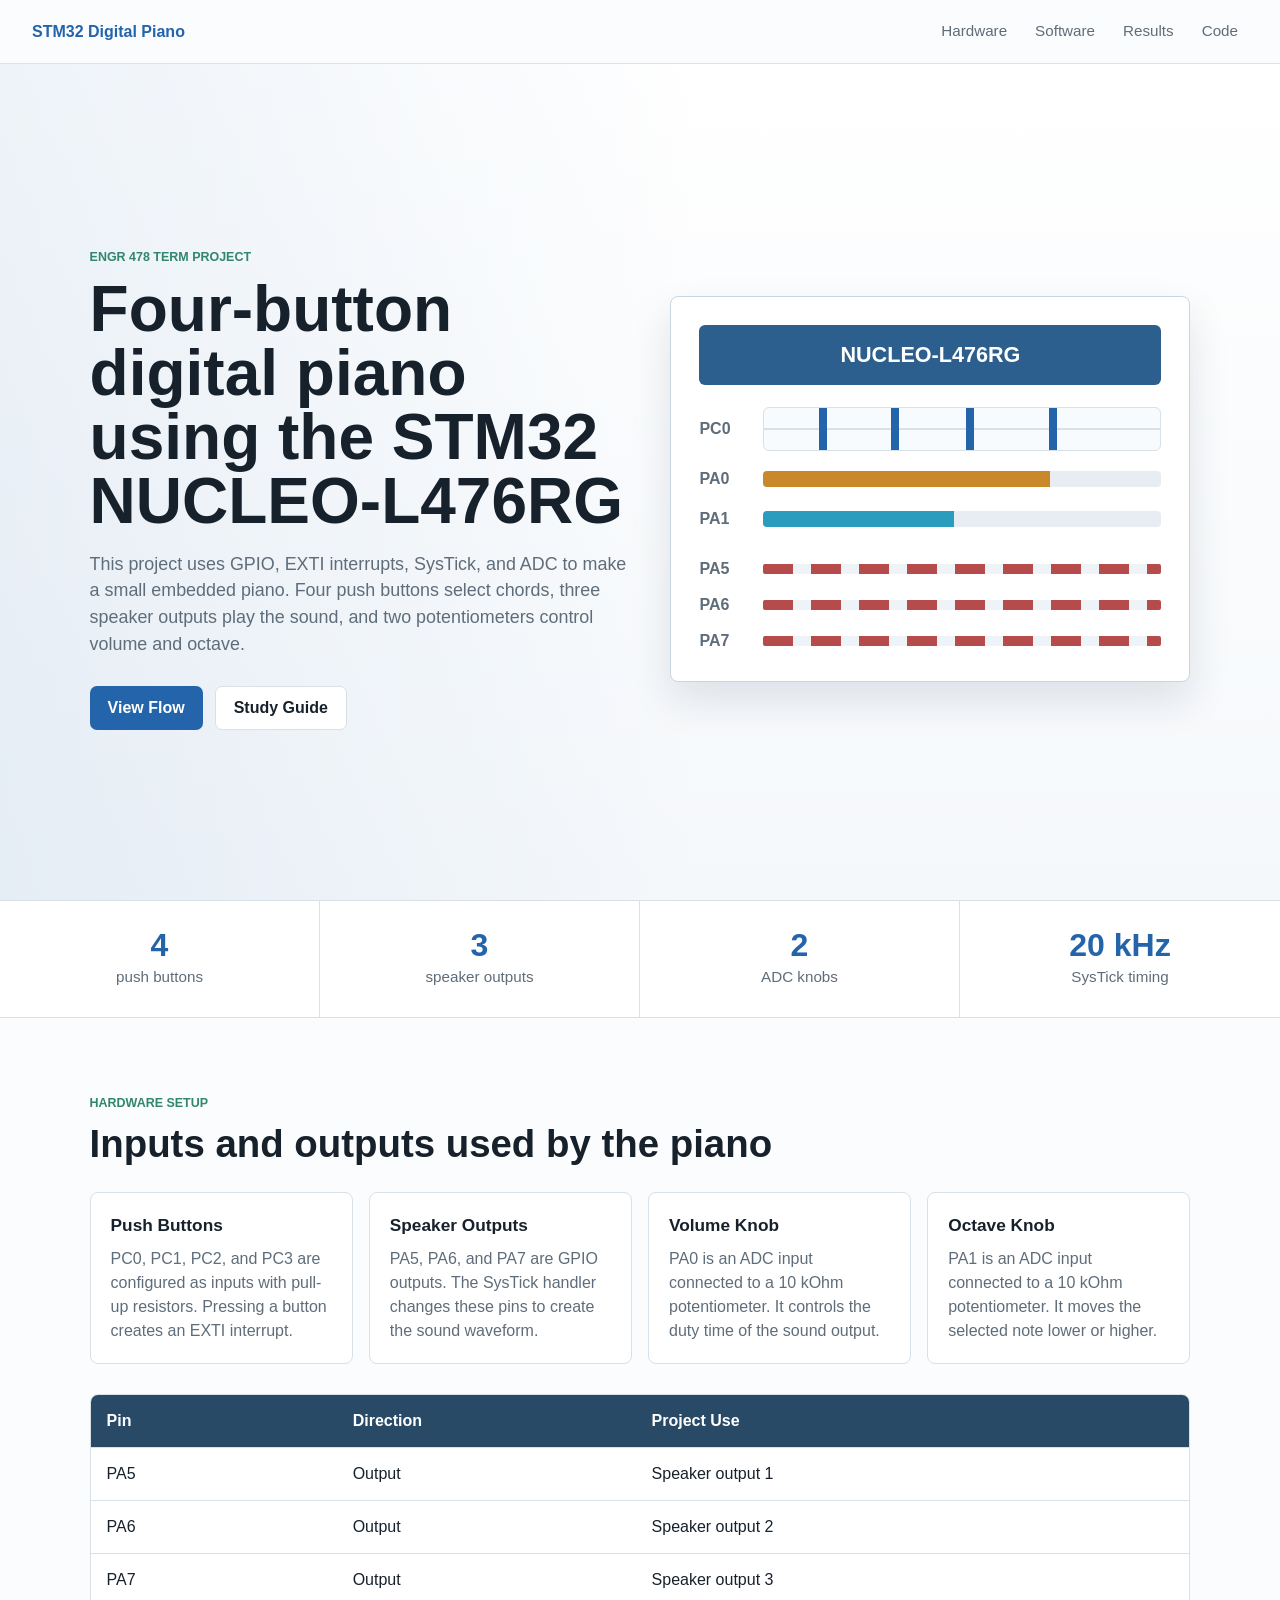
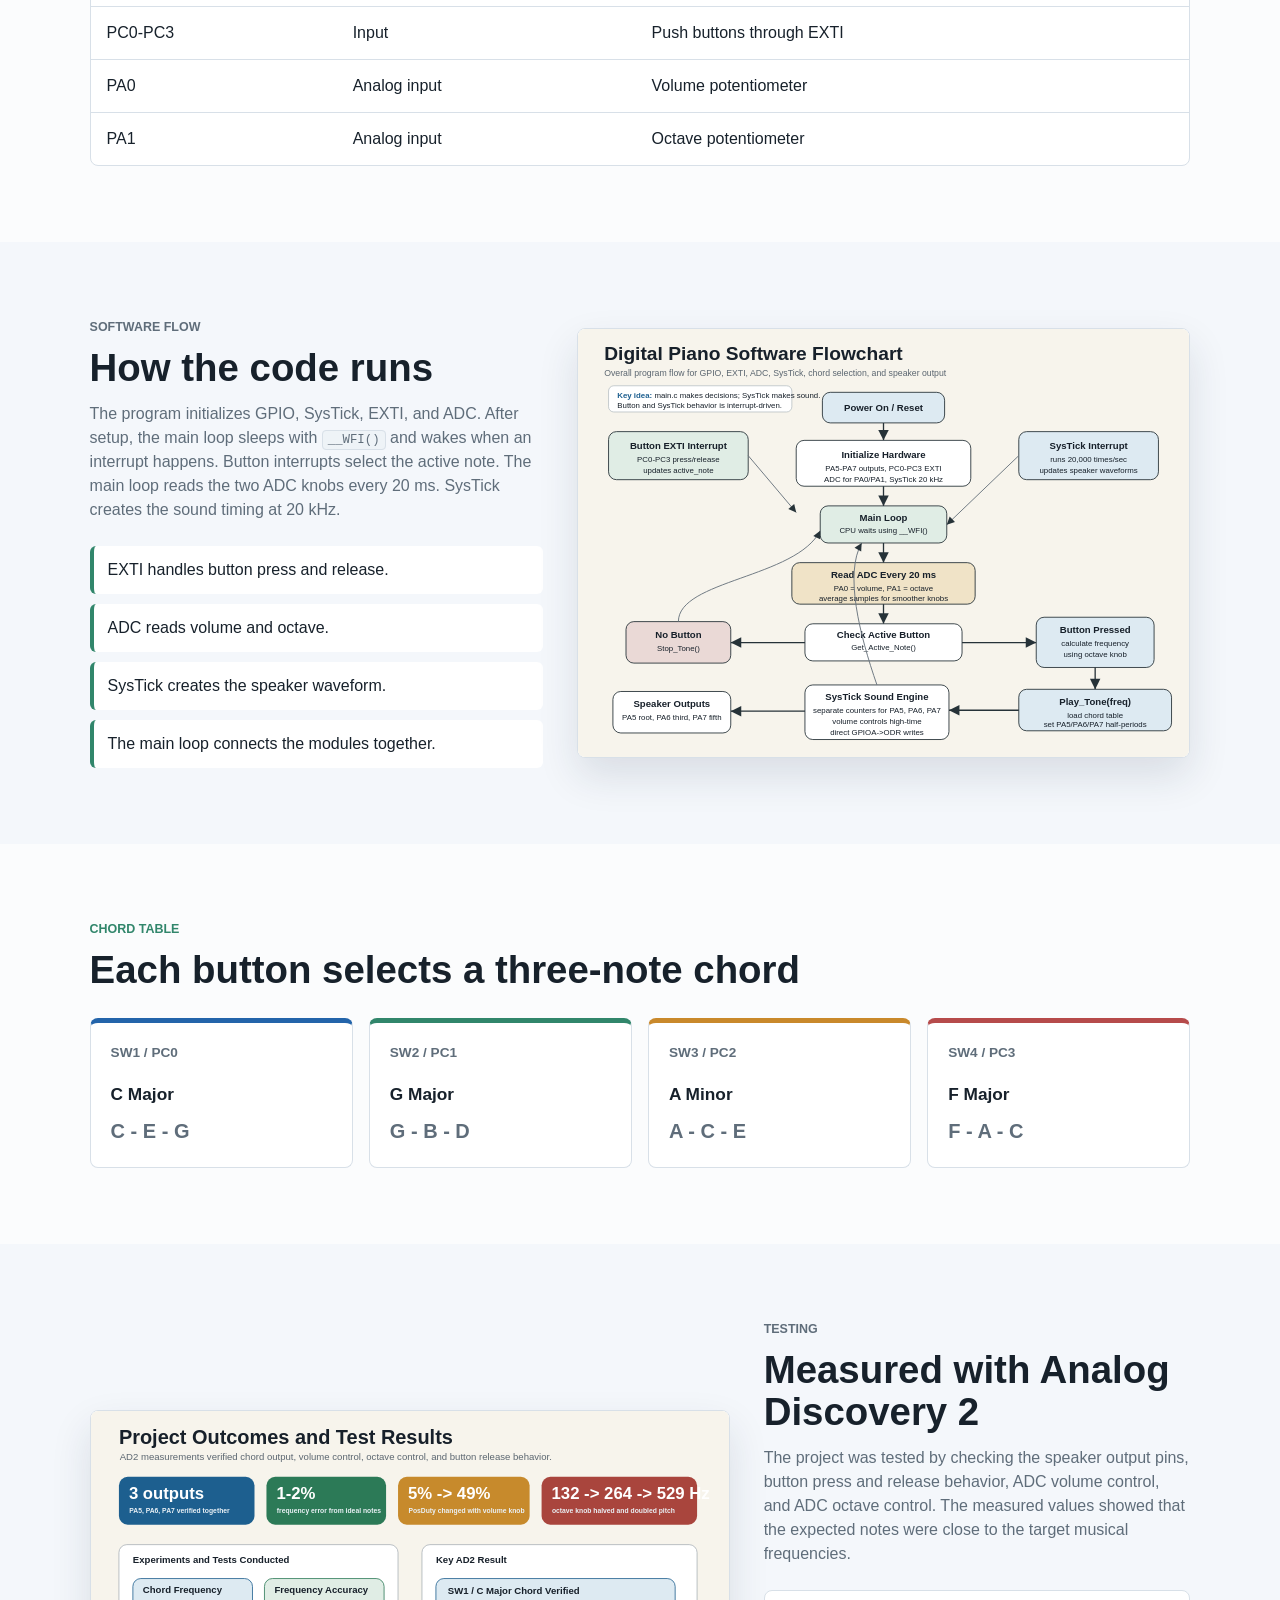
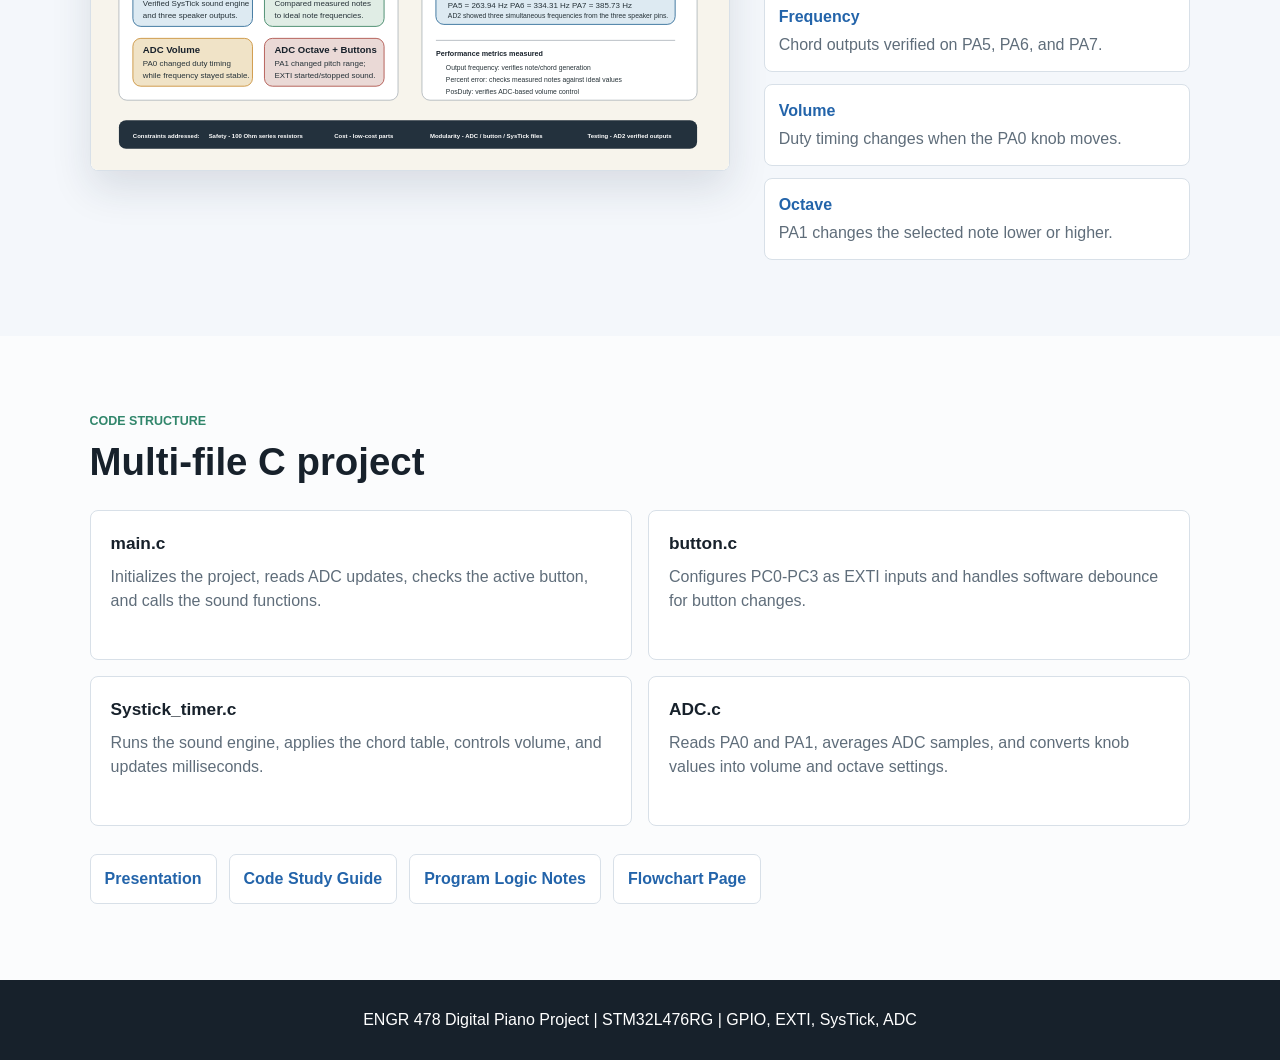
==== index.html @ 428cf38a "first" ====
<!DOCTYPE html>
<html lang="en">
<head>
	<meta charset="UTF-8">
	<meta name="viewport" content="width=device-width, initial-scale=1.0">
	<title>STM32 Digital Piano Project</title>
	<link rel="stylesheet" href="site.css">
</head>
<body>
	<header class="topbar">
		<a class="brand" href="#home">STM32 Digital Piano</a>
		<nav class="nav">
			<a href="#hardware">Hardware</a>
			<a href="#software">Software</a>
			<a href="#results">Results</a>
			<a href="#code">Code</a>
		</nav>
	</header>

	<main id="home">
		<section class="hero">
			<div class="hero-text">
				<p class="eyebrow">ENGR 478 Term Project</p>
				<h1>Four-button digital piano using the STM32 NUCLEO-L476RG</h1>
				<p class="lead">
					This project uses GPIO, EXTI interrupts, SysTick, and ADC to make a small embedded piano.
					Four push buttons select chords, three speaker outputs play the sound, and two
					potentiometers control volume and octave.
				</p>
				<div class="hero-actions">
					<a class="button primary" href="#software">View Flow</a>
					<a class="button secondary" href="docs/Digital_Piano_Code_Study_Guide.pdf">Study Guide</a>
				</div>
			</div>

			<div class="hero-panel" aria-label="Digital piano signal preview">
				<div class="board-title">NUCLEO-L476RG</div>
				<div class="signal-row">
					<span>PC0</span>
					<div class="signal button-signal"></div>
				</div>
				<div class="signal-row">
					<span>PA0</span>
					<div class="knob-bar"><i style="width: 72%"></i></div>
				</div>
				<div class="signal-row">
					<span>PA1</span>
					<div class="knob-bar accent"><i style="width: 48%"></i></div>
				</div>
				<div class="speaker-lines">
					<div><span>PA5</span><b></b></div>
					<div><span>PA6</span><b></b></div>
					<div><span>PA7</span><b></b></div>
				</div>
			</div>
		</section>

		<section class="summary-strip">
			<div>
				<strong>4</strong>
				<span>push buttons</span>
			</div>
			<div>
				<strong>3</strong>
				<span>speaker outputs</span>
			</div>
			<div>
				<strong>2</strong>
				<span>ADC knobs</span>
			</div>
			<div>
				<strong>20 kHz</strong>
				<span>SysTick timing</span>
			</div>
		</section>

		<section id="hardware" class="section">
			<div class="section-heading">
				<p class="eyebrow">Hardware Setup</p>
				<h2>Inputs and outputs used by the piano</h2>
			</div>

			<div class="hardware-grid">
				<div class="hardware-card">
					<h3>Push Buttons</h3>
					<p>PC0, PC1, PC2, and PC3 are configured as inputs with pull-up resistors. Pressing a button creates an EXTI interrupt.</p>
				</div>
				<div class="hardware-card">
					<h3>Speaker Outputs</h3>
					<p>PA5, PA6, and PA7 are GPIO outputs. The SysTick handler changes these pins to create the sound waveform.</p>
				</div>
				<div class="hardware-card">
					<h3>Volume Knob</h3>
					<p>PA0 is an ADC input connected to a 10 kOhm potentiometer. It controls the duty time of the sound output.</p>
				</div>
				<div class="hardware-card">
					<h3>Octave Knob</h3>
					<p>PA1 is an ADC input connected to a 10 kOhm potentiometer. It moves the selected note lower or higher.</p>
				</div>
			</div>

			<div class="pin-table">
				<table>
					<thead>
						<tr>
							<th>Pin</th>
							<th>Direction</th>
							<th>Project Use</th>
						</tr>
					</thead>
					<tbody>
						<tr><td>PA5</td><td>Output</td><td>Speaker output 1</td></tr>
						<tr><td>PA6</td><td>Output</td><td>Speaker output 2</td></tr>
						<tr><td>PA7</td><td>Output</td><td>Speaker output 3</td></tr>
						<tr><td>PC0-PC3</td><td>Input</td><td>Push buttons through EXTI</td></tr>
						<tr><td>PA0</td><td>Analog input</td><td>Volume potentiometer</td></tr>
						<tr><td>PA1</td><td>Analog input</td><td>Octave potentiometer</td></tr>
					</tbody>
				</table>
			</div>
		</section>

		<section id="software" class="section split-section">
			<div class="section-text">
				<p class="eyebrow">Software Flow</p>
				<h2>How the code runs</h2>
				<p>
					The program initializes GPIO, SysTick, EXTI, and ADC. After setup, the main loop sleeps
					with <code>__WFI()</code> and wakes when an interrupt happens. Button interrupts select
					the active note. The main loop reads the two ADC knobs every 20 ms. SysTick creates the
					sound timing at 20 kHz.
				</p>
				<ul class="check-list">
					<li>EXTI handles button press and release.</li>
					<li>ADC reads volume and octave.</li>
					<li>SysTick creates the speaker waveform.</li>
					<li>The main loop connects the modules together.</li>
				</ul>
			</div>
			<div class="image-frame">
				<img src="assets/Software_Flowchart.svg" alt="Software flowchart for the STM32 digital piano">
			</div>
		</section>

		<section class="section">
			<div class="section-heading">
				<p class="eyebrow">Chord Table</p>
				<h2>Each button selects a three-note chord</h2>
			</div>

			<div class="chord-grid">
				<div class="chord-card">
					<span>SW1 / PC0</span>
					<h3>C Major</h3>
					<p>C - E - G</p>
				</div>
				<div class="chord-card">
					<span>SW2 / PC1</span>
					<h3>G Major</h3>
					<p>G - B - D</p>
				</div>
				<div class="chord-card">
					<span>SW3 / PC2</span>
					<h3>A Minor</h3>
					<p>A - C - E</p>
				</div>
				<div class="chord-card">
					<span>SW4 / PC3</span>
					<h3>F Major</h3>
					<p>F - A - C</p>
				</div>
			</div>
		</section>

		<section id="results" class="section split-section reverse">
			<div class="image-frame results-image">
				<img src="assets/Project_Outcomes_Visual_Slide.svg" alt="Project outcomes and AD2 test results">
			</div>
			<div class="section-text">
				<p class="eyebrow">Testing</p>
				<h2>Measured with Analog Discovery 2</h2>
				<p>
					The project was tested by checking the speaker output pins, button press and release
					behavior, ADC volume control, and ADC octave control. The measured values showed that
					the expected notes were close to the target musical frequencies.
				</p>
				<div class="result-list">
					<div><strong>Frequency</strong><span>Chord outputs verified on PA5, PA6, and PA7.</span></div>
					<div><strong>Volume</strong><span>Duty timing changes when the PA0 knob moves.</span></div>
					<div><strong>Octave</strong><span>PA1 changes the selected note lower or higher.</span></div>
				</div>
			</div>
		</section>

		<section id="code" class="section">
			<div class="section-heading">
				<p class="eyebrow">Code Structure</p>
				<h2>Multi-file C project</h2>
			</div>

			<div class="module-grid">
				<div class="module-card">
					<h3>main.c</h3>
					<p>Initializes the project, reads ADC updates, checks the active button, and calls the sound functions.</p>
				</div>
				<div class="module-card">
					<h3>button.c</h3>
					<p>Configures PC0-PC3 as EXTI inputs and handles software debounce for button changes.</p>
				</div>
				<div class="module-card">
					<h3>Systick_timer.c</h3>
					<p>Runs the sound engine, applies the chord table, controls volume, and updates milliseconds.</p>
				</div>
				<div class="module-card">
					<h3>ADC.c</h3>
					<p>Reads PA0 and PA1, averages ADC samples, and converts knob values into volume and octave settings.</p>
				</div>
			</div>

			<div class="download-row">
				<a href="docs/Digital_Piano_Final_Presentation.pptx">Presentation</a>
				<a href="docs/Digital_Piano_Code_Study_Guide.pdf">Code Study Guide</a>
				<a href="docs/Digital_Piano_Overall_Logic.txt">Program Logic Notes</a>
				<a href="docs/Software_Flowchart.html">Flowchart Page</a>
			</div>
		</section>
	</main>

	<footer class="footer">
		<p>ENGR 478 Digital Piano Project | STM32L476RG | GPIO, EXTI, SysTick, ADC</p>
	</footer>
</body>
</html>
---- site.css ----
:root {
	--ink: #17212b;
	--muted: #5f6d7a;
	--line: #d8e0e8;
	--soft: #f4f7fb;
	--panel: #ffffff;
	--blue: #2364aa;
	--cyan: #2a9dbe;
	--green: #31866b;
	--gold: #c9892b;
	--red: #b64b4b;
	--shadow: 0 18px 40px rgba(28, 45, 66, 0.12);
}

* {
	box-sizing: border-box;
}

html {
	scroll-behavior: smooth;
}

body {
	margin: 0;
	color: var(--ink);
	background: #fbfcfd;
	font-family: Arial, Helvetica, sans-serif;
	line-height: 1.5;
}

a {
	color: inherit;
	text-decoration: none;
}

img {
	display: block;
	max-width: 100%;
}

code {
	padding: 2px 5px;
	border: 1px solid var(--line);
	border-radius: 4px;
	background: #eef3f7;
	font-size: 0.95em;
}

.topbar {
	position: sticky;
	top: 0;
	z-index: 10;
	display: flex;
	align-items: center;
	justify-content: space-between;
	min-height: 64px;
	padding: 0 32px;
	border-bottom: 1px solid rgba(216, 224, 232, 0.9);
	background: rgba(251, 252, 253, 0.94);
	backdrop-filter: blur(12px);
}

.brand {
	font-weight: 700;
	color: var(--blue);
}

.nav {
	display: flex;
	gap: 8px;
	align-items: center;
}

.nav a {
	padding: 8px 10px;
	border-radius: 6px;
	color: var(--muted);
	font-size: 0.95rem;
}

.nav a:hover {
	background: #eef3f7;
	color: var(--ink);
}

.hero {
	display: grid;
	grid-template-columns: minmax(0, 1fr) minmax(360px, 520px);
	gap: 40px;
	align-items: center;
	min-height: calc(100vh - 64px);
	padding: 68px 7vw 54px;
	background:
		linear-gradient(90deg, rgba(35, 100, 170, 0.08), transparent 55%),
		linear-gradient(180deg, #ffffff, #f5f8fb);
}

.hero-text {
	max-width: 760px;
}

.eyebrow {
	margin: 0 0 10px;
	color: var(--green);
	font-size: 0.78rem;
	font-weight: 700;
	letter-spacing: 0;
	text-transform: uppercase;
}

h1,
h2,
h3,
p {
	margin-top: 0;
}

h1 {
	max-width: 760px;
	margin-bottom: 18px;
	font-size: clamp(2.4rem, 5vw, 5rem);
	line-height: 1;
	letter-spacing: 0;
}

h2 {
	margin-bottom: 14px;
	font-size: clamp(1.7rem, 3vw, 2.6rem);
	line-height: 1.08;
	letter-spacing: 0;
}

h3 {
	margin-bottom: 8px;
	font-size: 1.08rem;
}

.lead {
	max-width: 680px;
	color: var(--muted);
	font-size: 1.12rem;
}

.hero-actions {
	display: flex;
	flex-wrap: wrap;
	gap: 12px;
	margin-top: 28px;
}

.button {
	display: inline-flex;
	align-items: center;
	justify-content: center;
	min-height: 44px;
	padding: 0 18px;
	border-radius: 7px;
	font-weight: 700;
}

.button.primary {
	color: #ffffff;
	background: var(--blue);
}

.button.secondary {
	border: 1px solid var(--line);
	background: #ffffff;
}

.hero-panel {
	position: relative;
	padding: 28px;
	border: 1px solid #c9d6e2;
	border-radius: 8px;
	background: #ffffff;
	box-shadow: var(--shadow);
}

.board-title {
	margin-bottom: 22px;
	padding: 14px;
	border-radius: 6px;
	color: #ffffff;
	background: #2c5f8d;
	font-size: 1.35rem;
	font-weight: 700;
	text-align: center;
}

.signal-row {
	display: grid;
	grid-template-columns: 50px 1fr;
	gap: 14px;
	align-items: center;
	margin: 16px 0;
	color: var(--muted);
	font-weight: 700;
}

.signal {
	height: 44px;
	border: 1px solid var(--line);
	border-radius: 6px;
	background:
		linear-gradient(90deg, transparent 0 14%, var(--blue) 14% 16%, transparent 16% 32%, var(--blue) 32% 34%, transparent 34% 51%, var(--blue) 51% 53%, transparent 53% 72%, var(--blue) 72% 74%, transparent 74% 100%),
		linear-gradient(180deg, transparent 0 47%, var(--line) 47% 53%, transparent 53%);
}

.button-signal {
	background-color: #f8fbfd;
}

.knob-bar {
	height: 16px;
	overflow: hidden;
	border-radius: 4px;
	background: #e7edf3;
}

.knob-bar i {
	display: block;
	height: 100%;
	background: var(--gold);
}

.knob-bar.accent i {
	background: var(--cyan);
}

.speaker-lines {
	display: grid;
	gap: 12px;
	margin-top: 26px;
}

.speaker-lines div {
	display: grid;
	grid-template-columns: 50px 1fr;
	gap: 14px;
	align-items: center;
	color: var(--muted);
	font-weight: 700;
}

.speaker-lines b {
	height: 10px;
	border-radius: 2px;
	background:
		repeating-linear-gradient(90deg, var(--red) 0 30px, transparent 30px 48px),
		#eef3f7;
}

.summary-strip {
	display: grid;
	grid-template-columns: repeat(4, 1fr);
	border-top: 1px solid var(--line);
	border-bottom: 1px solid var(--line);
	background: #ffffff;
}

.summary-strip div {
	padding: 28px 24px;
	border-right: 1px solid var(--line);
	text-align: center;
}

.summary-strip div:last-child {
	border-right: 0;
}

.summary-strip strong {
	display: block;
	margin-bottom: 4px;
	color: var(--blue);
	font-size: 2rem;
	line-height: 1;
}

.summary-strip span {
	color: var(--muted);
	font-size: 0.95rem;
}

.section {
	padding: 76px 7vw;
}

.section:nth-of-type(even) {
	background: var(--soft);
}

.section-heading {
	max-width: 760px;
	margin-bottom: 28px;
}

.section-heading p:last-child {
	color: var(--muted);
}

.hardware-grid,
.chord-grid,
.module-grid {
	display: grid;
	grid-template-columns: repeat(4, minmax(0, 1fr));
	gap: 16px;
}

.hardware-card,
.chord-card,
.module-card {
	min-height: 150px;
	padding: 20px;
	border: 1px solid var(--line);
	border-radius: 8px;
	background: var(--panel);
}

.hardware-card p,
.module-card p {
	margin-bottom: 0;
	color: var(--muted);
}

.pin-table {
	margin-top: 30px;
	overflow: auto;
	border: 1px solid var(--line);
	border-radius: 8px;
	background: #ffffff;
}

table {
	width: 100%;
	border-collapse: collapse;
	min-width: 620px;
}

th,
td {
	padding: 14px 16px;
	border-bottom: 1px solid var(--line);
	text-align: left;
}

th {
	color: #ffffff;
	background: #294a66;
}

tr:last-child td {
	border-bottom: 0;
}

.split-section {
	display: grid;
	grid-template-columns: minmax(300px, 0.85fr) minmax(360px, 1.15fr);
	gap: 34px;
	align-items: center;
}

.split-section.reverse {
	grid-template-columns: minmax(420px, 1.2fr) minmax(300px, 0.8fr);
}

.section-text {
	max-width: 650px;
}

.section-text p {
	color: var(--muted);
}

.check-list {
	display: grid;
	gap: 10px;
	padding: 0;
	margin: 24px 0 0;
	list-style: none;
}

.check-list li {
	padding: 12px 14px;
	border-left: 4px solid var(--green);
	border-radius: 6px;
	background: #ffffff;
	color: var(--ink);
}

.image-frame {
	overflow: hidden;
	border: 1px solid var(--line);
	border-radius: 8px;
	background: #ffffff;
	box-shadow: var(--shadow);
}

.image-frame img {
	width: 100%;
	background: #ffffff;
}

.results-image {
	background: #ffffff;
}

.chord-card {
	border-top: 5px solid var(--blue);
}

.chord-card:nth-child(2) {
	border-top-color: var(--green);
}

.chord-card:nth-child(3) {
	border-top-color: var(--gold);
}

.chord-card:nth-child(4) {
	border-top-color: var(--red);
}

.chord-card span {
	display: block;
	margin-bottom: 18px;
	color: var(--muted);
	font-size: 0.85rem;
	font-weight: 700;
}

.chord-card p {
	margin-bottom: 0;
	color: var(--muted);
	font-size: 1.25rem;
	font-weight: 700;
}

.result-list {
	display: grid;
	gap: 12px;
	margin-top: 24px;
}

.result-list div {
	padding: 14px;
	border: 1px solid var(--line);
	border-radius: 8px;
	background: #ffffff;
}

.result-list strong {
	display: block;
	margin-bottom: 4px;
	color: var(--blue);
}

.result-list span {
	color: var(--muted);
}

.module-grid {
	grid-template-columns: repeat(2, minmax(0, 1fr));
}

.download-row {
	display: flex;
	flex-wrap: wrap;
	gap: 12px;
	margin-top: 28px;
}

.download-row a {
	padding: 12px 14px;
	border: 1px solid var(--line);
	border-radius: 7px;
	background: #ffffff;
	color: var(--blue);
	font-weight: 700;
}

.download-row a:hover {
	border-color: var(--blue);
}

.footer {
	padding: 28px 7vw;
	color: #ffffff;
	background: #17212b;
	text-align: center;
}

.footer p {
	margin: 0;
}

@media (max-width: 980px) {
	.hero,
	.split-section,
	.split-section.reverse {
		grid-template-columns: 1fr;
	}

	.hero {
		min-height: auto;
	}

	.hardware-grid,
	.chord-grid {
		grid-template-columns: repeat(2, minmax(0, 1fr));
	}

	.summary-strip {
		grid-template-columns: repeat(2, 1fr);
	}

	.summary-strip div:nth-child(2) {
		border-right: 0;
	}

	.summary-strip div:nth-child(1),
	.summary-strip div:nth-child(2) {
		border-bottom: 1px solid var(--line);
	}
}

@media (max-width: 680px) {
	.topbar {
		align-items: flex-start;
		flex-direction: column;
		gap: 10px;
		padding: 14px 18px;
	}

	.nav {
		flex-wrap: wrap;
	}

	.hero,
	.section {
		padding-left: 20px;
		padding-right: 20px;
	}

	.hero-panel {
		min-width: 0;
		padding: 18px;
	}

	.hardware-grid,
	.chord-grid,
	.module-grid,
	.summary-strip {
		grid-template-columns: 1fr;
	}

	.summary-strip div {
		border-right: 0;
		border-bottom: 1px solid var(--line);
	}

	.summary-strip div:last-child {
		border-bottom: 0;
	}

	.button {
		width: 100%;
	}
}

@media print {
	.topbar,
	.hero-actions,
	.download-row {
		display: none;
	}

	body {
		background: #ffffff;
	}

	.section,
	.hero {
		padding: 28px;
	}
}
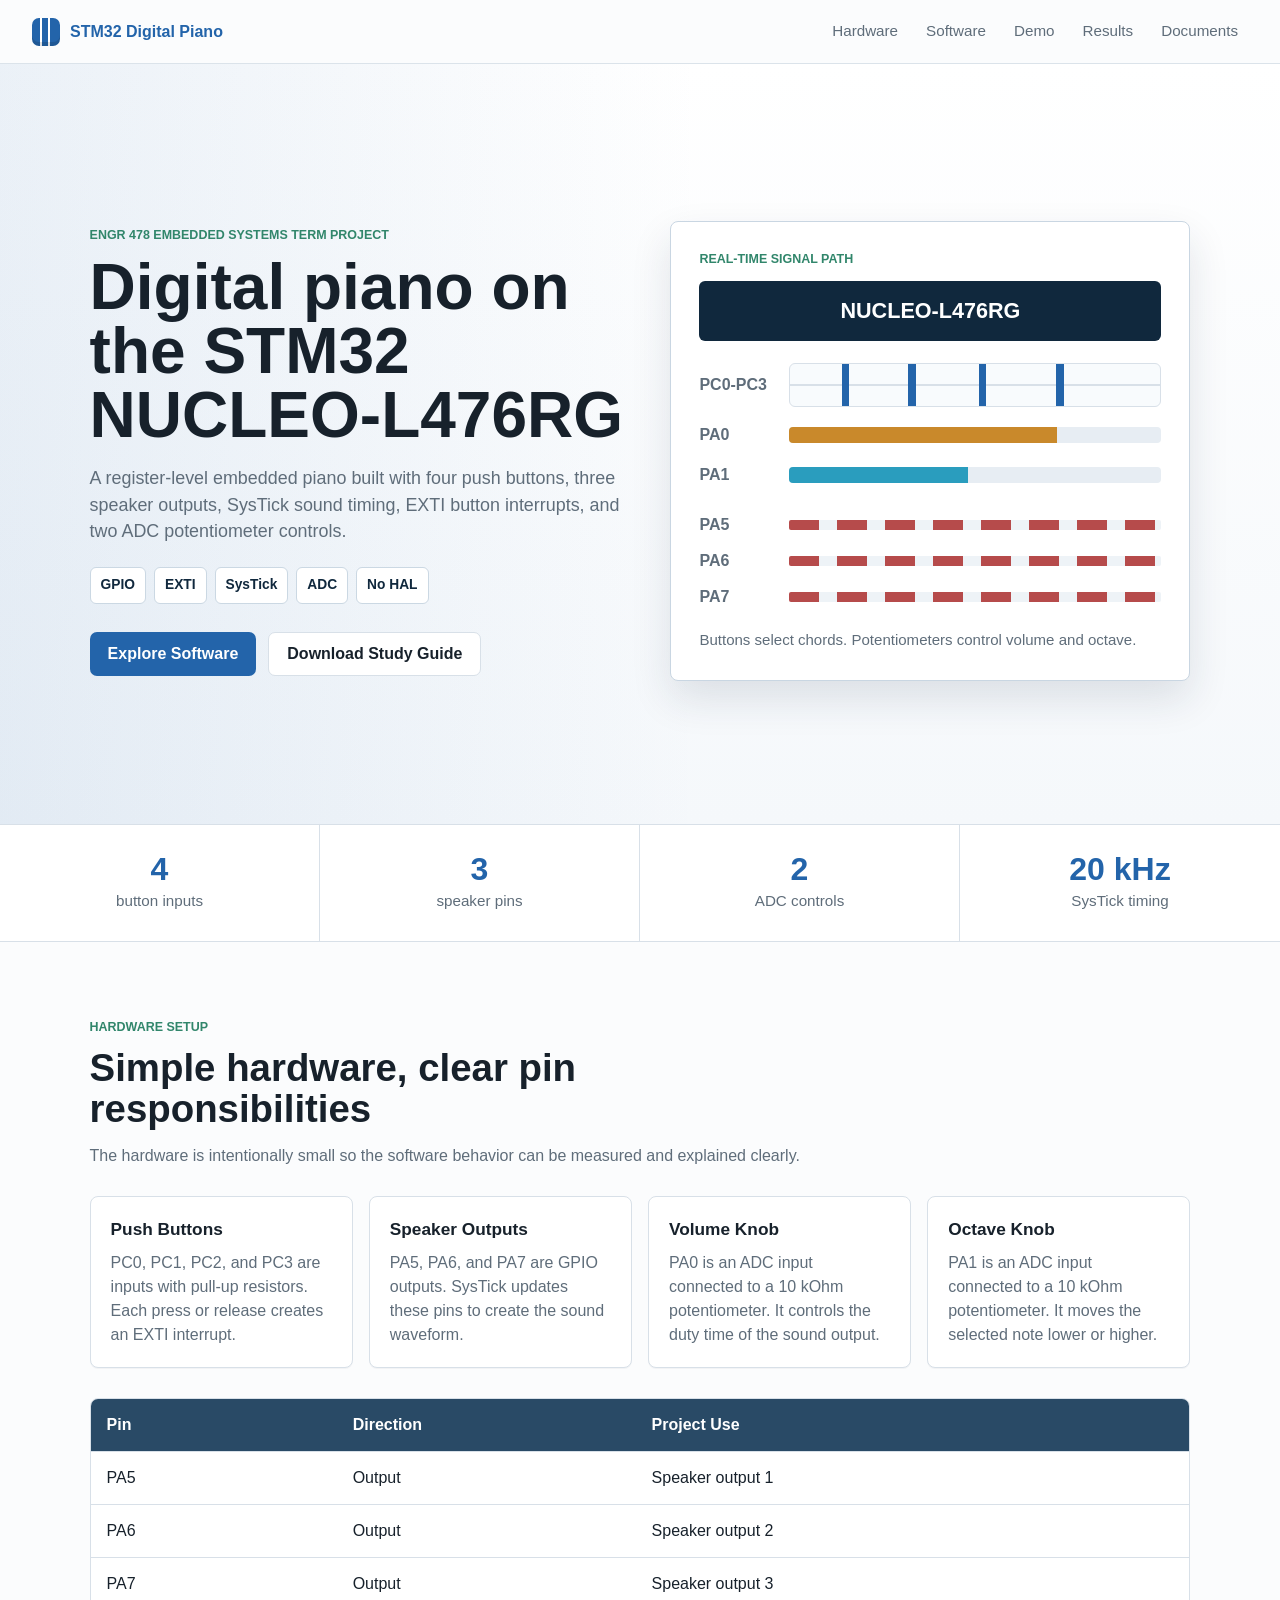
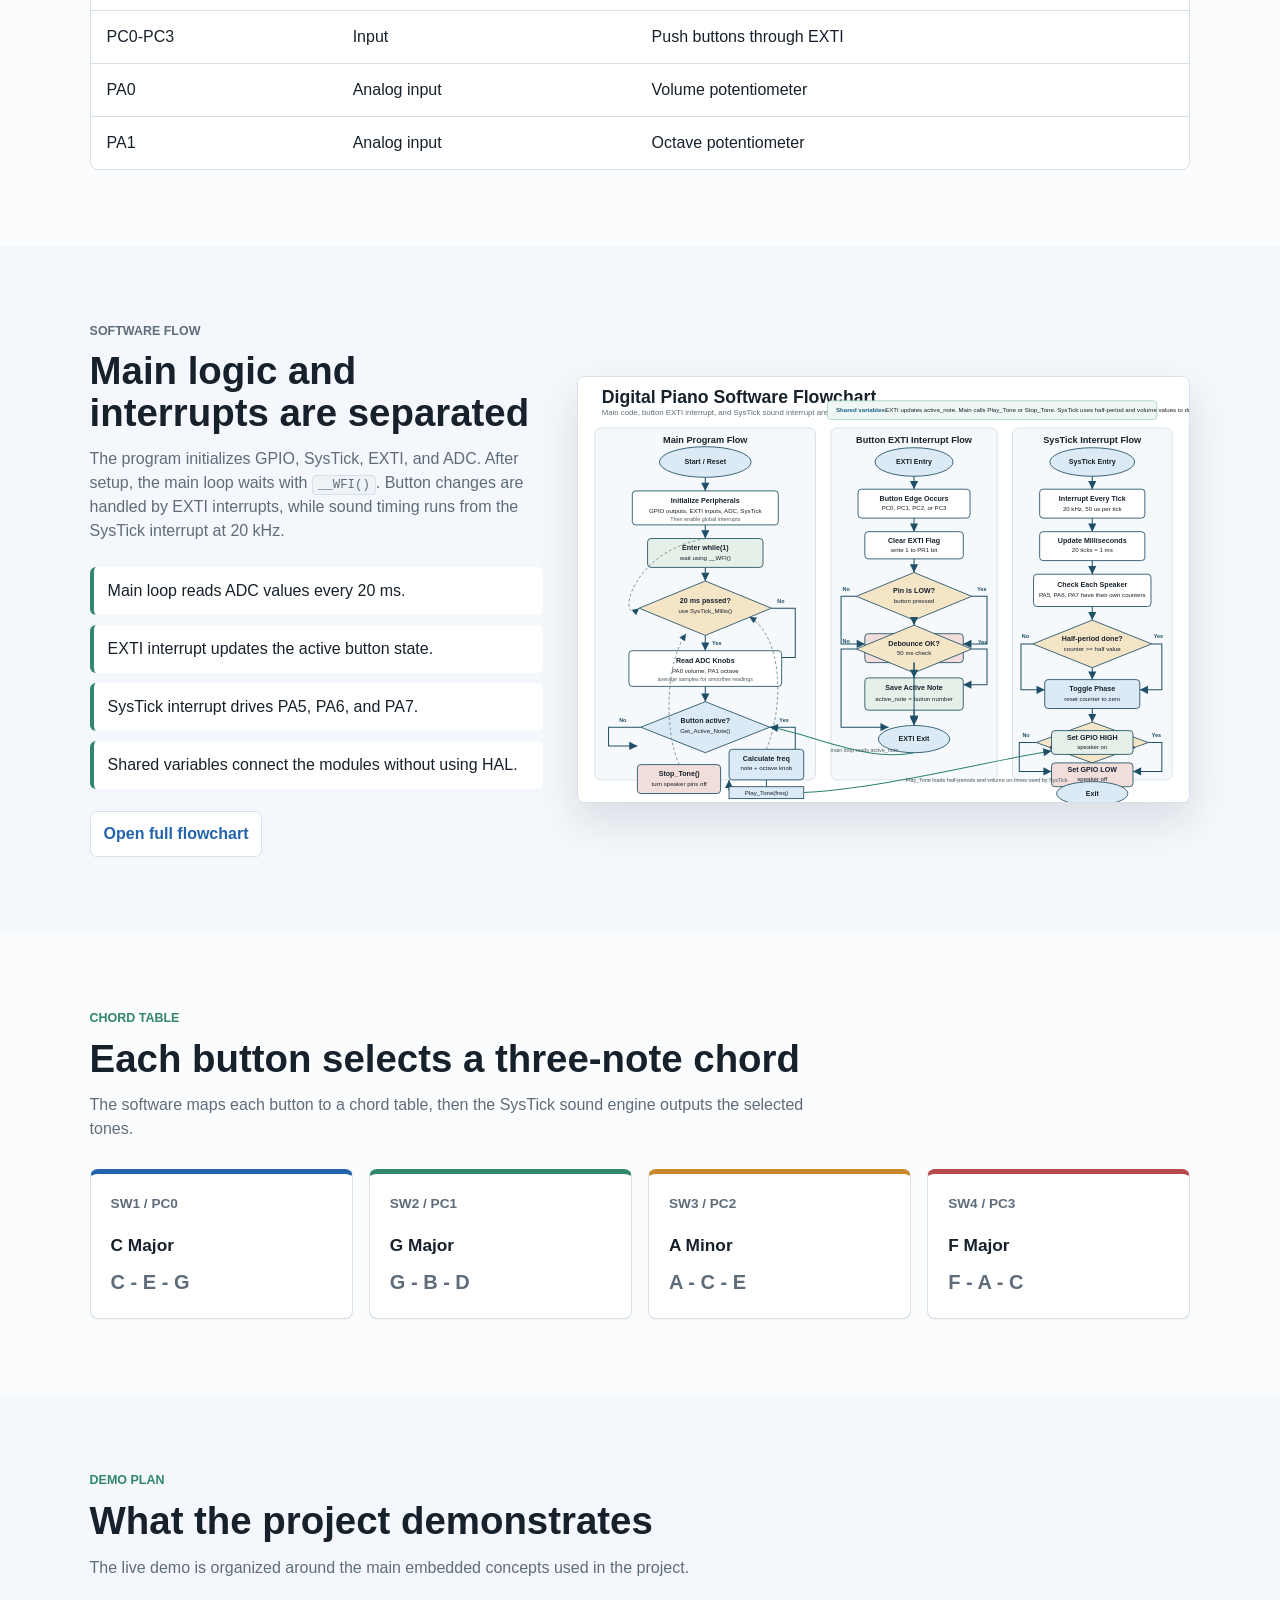
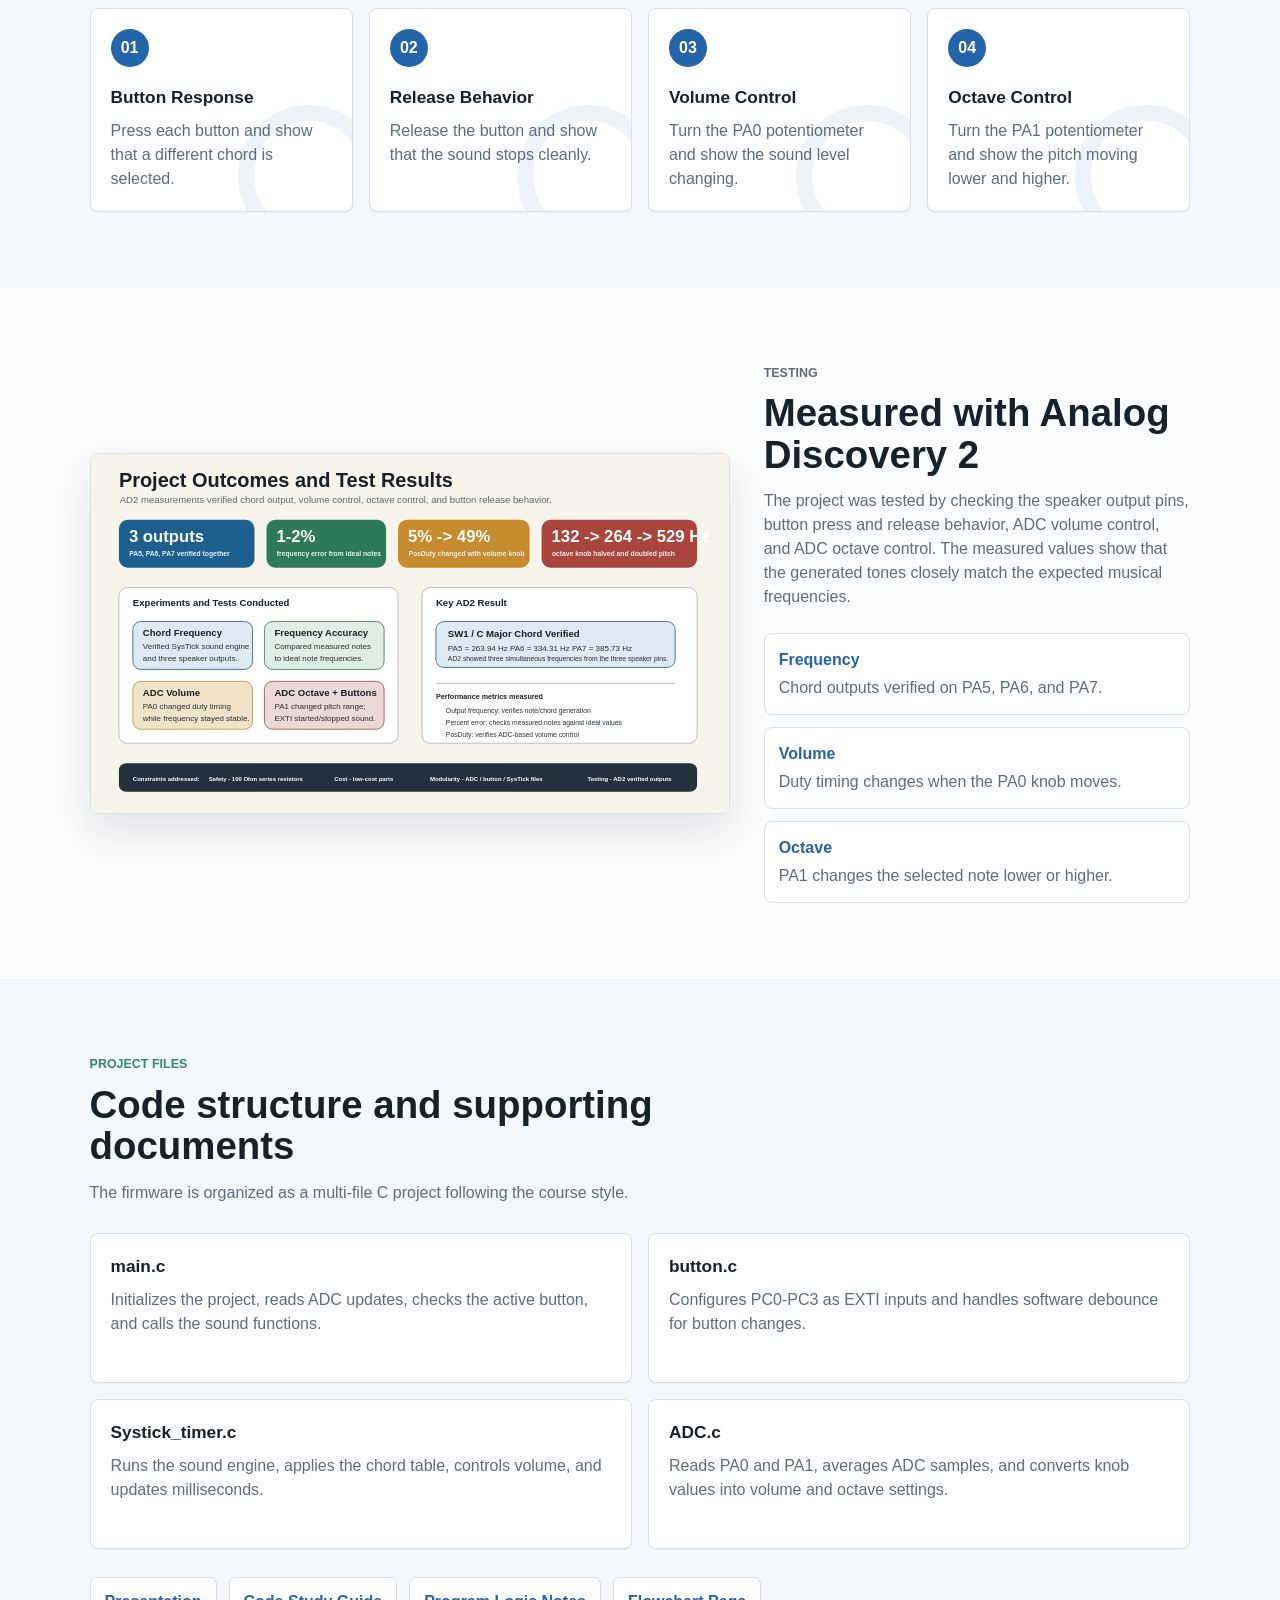
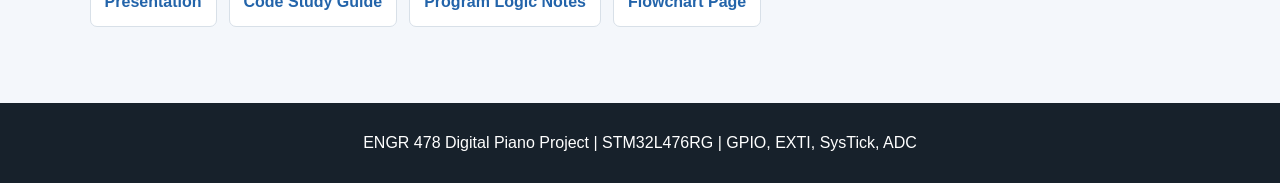
==== commit e49033af: "yes" ====
--- a/index.html
+++ b/index.html
@@ -3,40 +3,54 @@
 <head>
 	<meta charset="UTF-8">
 	<meta name="viewport" content="width=device-width, initial-scale=1.0">
-	<title>STM32 Digital Piano Project</title>
+	<meta name="description" content="ENGR 478 STM32 digital piano project using GPIO, EXTI interrupts, SysTick timing, ADC volume control, and ADC octave control.">
+	<meta name="theme-color" content="#2364aa">
+	<title>STM32 Digital Piano | ENGR 478 Project</title>
+	<link rel="icon" href="assets/site-icon.svg" type="image/svg+xml">
 	<link rel="stylesheet" href="site.css">
 </head>
 <body>
 	<header class="topbar">
-		<a class="brand" href="#home">STM32 Digital Piano</a>
+		<a class="brand" href="#home">
+			<span class="brand-mark" aria-hidden="true"></span>
+			<span>STM32 Digital Piano</span>
+		</a>
 		<nav class="nav">
 			<a href="#hardware">Hardware</a>
 			<a href="#software">Software</a>
+			<a href="#demo">Demo</a>
 			<a href="#results">Results</a>
-			<a href="#code">Code</a>
+			<a href="#documents">Documents</a>
 		</nav>
 	</header>
 
 	<main id="home">
 		<section class="hero">
 			<div class="hero-text">
-				<p class="eyebrow">ENGR 478 Term Project</p>
-				<h1>Four-button digital piano using the STM32 NUCLEO-L476RG</h1>
+				<p class="eyebrow">ENGR 478 Embedded Systems Term Project</p>
+				<h1>Digital piano on the STM32 NUCLEO-L476RG</h1>
 				<p class="lead">
-					This project uses GPIO, EXTI interrupts, SysTick, and ADC to make a small embedded piano.
-					Four push buttons select chords, three speaker outputs play the sound, and two
-					potentiometers control volume and octave.
+					A register-level embedded piano built with four push buttons, three speaker outputs,
+					SysTick sound timing, EXTI button interrupts, and two ADC potentiometer controls.
 				</p>
+				<div class="project-meta" aria-label="Project feature summary">
+					<span>GPIO</span>
+					<span>EXTI</span>
+					<span>SysTick</span>
+					<span>ADC</span>
+					<span>No HAL</span>
+				</div>
 				<div class="hero-actions">
-					<a class="button primary" href="#software">View Flow</a>
-					<a class="button secondary" href="docs/Digital_Piano_Code_Study_Guide.pdf">Study Guide</a>
+					<a class="button primary" href="#software">Explore Software</a>
+					<a class="button secondary" href="docs/Digital_Piano_Code_Study_Guide.pdf">Download Study Guide</a>
 				</div>
 			</div>
 
 			<div class="hero-panel" aria-label="Digital piano signal preview">
+				<p class="panel-label">Real-time signal path</p>
 				<div class="board-title">NUCLEO-L476RG</div>
 				<div class="signal-row">
-					<span>PC0</span>
+					<span>PC0-PC3</span>
 					<div class="signal button-signal"></div>
 				</div>
 				<div class="signal-row">
@@ -52,21 +66,22 @@
 					<div><span>PA6</span><b></b></div>
 					<div><span>PA7</span><b></b></div>
 				</div>
+				<p class="panel-footnote">Buttons select chords. Potentiometers control volume and octave.</p>
 			</div>
 		</section>
 
 		<section class="summary-strip">
 			<div>
 				<strong>4</strong>
-				<span>push buttons</span>
+				<span>button inputs</span>
 			</div>
 			<div>
 				<strong>3</strong>
-				<span>speaker outputs</span>
+				<span>speaker pins</span>
 			</div>
 			<div>
 				<strong>2</strong>
-				<span>ADC knobs</span>
+				<span>ADC controls</span>
 			</div>
 			<div>
 				<strong>20 kHz</strong>
@@ -77,17 +92,18 @@
 		<section id="hardware" class="section">
 			<div class="section-heading">
 				<p class="eyebrow">Hardware Setup</p>
-				<h2>Inputs and outputs used by the piano</h2>
+				<h2>Simple hardware, clear pin responsibilities</h2>
+				<p>The hardware is intentionally small so the software behavior can be measured and explained clearly.</p>
 			</div>
 
 			<div class="hardware-grid">
 				<div class="hardware-card">
 					<h3>Push Buttons</h3>
-					<p>PC0, PC1, PC2, and PC3 are configured as inputs with pull-up resistors. Pressing a button creates an EXTI interrupt.</p>
+					<p>PC0, PC1, PC2, and PC3 are inputs with pull-up resistors. Each press or release creates an EXTI interrupt.</p>
 				</div>
 				<div class="hardware-card">
 					<h3>Speaker Outputs</h3>
-					<p>PA5, PA6, and PA7 are GPIO outputs. The SysTick handler changes these pins to create the sound waveform.</p>
+					<p>PA5, PA6, and PA7 are GPIO outputs. SysTick updates these pins to create the sound waveform.</p>
 				</div>
 				<div class="hardware-card">
 					<h3>Volume Knob</h3>
@@ -123,19 +139,19 @@
 		<section id="software" class="section split-section">
 			<div class="section-text">
 				<p class="eyebrow">Software Flow</p>
-				<h2>How the code runs</h2>
+				<h2>Main logic and interrupts are separated</h2>
 				<p>
-					The program initializes GPIO, SysTick, EXTI, and ADC. After setup, the main loop sleeps
-					with <code>__WFI()</code> and wakes when an interrupt happens. Button interrupts select
-					the active note. The main loop reads the two ADC knobs every 20 ms. SysTick creates the
-					sound timing at 20 kHz.
+					The program initializes GPIO, SysTick, EXTI, and ADC. After setup, the main loop waits
+					with <code>__WFI()</code>. Button changes are handled by EXTI interrupts, while sound
+					timing runs from the SysTick interrupt at 20 kHz.
 				</p>
 				<ul class="check-list">
-					<li>EXTI handles button press and release.</li>
-					<li>ADC reads volume and octave.</li>
-					<li>SysTick creates the speaker waveform.</li>
-					<li>The main loop connects the modules together.</li>
+					<li>Main loop reads ADC values every 20 ms.</li>
+					<li>EXTI interrupt updates the active button state.</li>
+					<li>SysTick interrupt drives PA5, PA6, and PA7.</li>
+					<li>Shared variables connect the modules without using HAL.</li>
 				</ul>
+				<a class="inline-link" href="docs/Software_Flowchart.html">Open full flowchart</a>
 			</div>
 			<div class="image-frame">
 				<img src="assets/Software_Flowchart.svg" alt="Software flowchart for the STM32 digital piano">
@@ -146,6 +162,7 @@
 			<div class="section-heading">
 				<p class="eyebrow">Chord Table</p>
 				<h2>Each button selects a three-note chord</h2>
+				<p>The software maps each button to a chord table, then the SysTick sound engine outputs the selected tones.</p>
 			</div>
 
 			<div class="chord-grid">
@@ -168,6 +185,37 @@
 					<span>SW4 / PC3</span>
 					<h3>F Major</h3>
 					<p>F - A - C</p>
+				</div>
+			</div>
+		</section>
+
+		<section id="demo" class="section">
+			<div class="section-heading">
+				<p class="eyebrow">Demo Plan</p>
+				<h2>What the project demonstrates</h2>
+				<p>The live demo is organized around the main embedded concepts used in the project.</p>
+			</div>
+
+			<div class="demo-grid">
+				<div class="demo-card">
+					<span>01</span>
+					<h3>Button Response</h3>
+					<p>Press each button and show that a different chord is selected.</p>
+				</div>
+				<div class="demo-card">
+					<span>02</span>
+					<h3>Release Behavior</h3>
+					<p>Release the button and show that the sound stops cleanly.</p>
+				</div>
+				<div class="demo-card">
+					<span>03</span>
+					<h3>Volume Control</h3>
+					<p>Turn the PA0 potentiometer and show the sound level changing.</p>
+				</div>
+				<div class="demo-card">
+					<span>04</span>
+					<h3>Octave Control</h3>
+					<p>Turn the PA1 potentiometer and show the pitch moving lower and higher.</p>
 				</div>
 			</div>
 		</section>
@@ -181,8 +229,8 @@
 				<h2>Measured with Analog Discovery 2</h2>
 				<p>
 					The project was tested by checking the speaker output pins, button press and release
-					behavior, ADC volume control, and ADC octave control. The measured values showed that
-					the expected notes were close to the target musical frequencies.
+					behavior, ADC volume control, and ADC octave control. The measured values show that
+					the generated tones closely match the expected musical frequencies.
 				</p>
 				<div class="result-list">
 					<div><strong>Frequency</strong><span>Chord outputs verified on PA5, PA6, and PA7.</span></div>
@@ -192,10 +240,11 @@
 			</div>
 		</section>
 
-		<section id="code" class="section">
-			<div class="section-heading">
-				<p class="eyebrow">Code Structure</p>
-				<h2>Multi-file C project</h2>
+		<section id="documents" class="section">
+			<div class="section-heading">
+				<p class="eyebrow">Project Files</p>
+				<h2>Code structure and supporting documents</h2>
+				<p>The firmware is organized as a multi-file C project following the course style.</p>
 			</div>
 
 			<div class="module-grid">
--- a/site.css
+++ b/site.css
@@ -9,6 +9,7 @@
 	--green: #31866b;
 	--gold: #c9892b;
 	--red: #b64b4b;
+	--navy: #10283d;
 	--shadow: 0 18px 40px rgba(28, 45, 66, 0.12);
 }
 
@@ -61,8 +62,21 @@
 }
 
 .brand {
+	display: inline-flex;
+	gap: 10px;
+	align-items: center;
 	font-weight: 700;
 	color: var(--blue);
+}
+
+.brand-mark {
+	width: 28px;
+	height: 28px;
+	border-radius: 7px;
+	background:
+		linear-gradient(90deg, transparent 0 28%, #ffffff 28% 36%, transparent 36% 57%, #ffffff 57% 65%, transparent 65% 100%),
+		var(--blue);
+	box-shadow: inset 0 -4px 0 rgba(0, 0, 0, 0.12);
 }
 
 .nav {
@@ -83,15 +97,23 @@
 	color: var(--ink);
 }
 
+.nav a:focus-visible,
+.button:focus-visible,
+.download-row a:focus-visible,
+.inline-link:focus-visible {
+	outline: 3px solid rgba(35, 100, 170, 0.28);
+	outline-offset: 3px;
+}
+
 .hero {
 	display: grid;
 	grid-template-columns: minmax(0, 1fr) minmax(360px, 520px);
 	gap: 40px;
 	align-items: center;
-	min-height: calc(100vh - 64px);
+	min-height: min(760px, calc(100vh - 64px));
 	padding: 68px 7vw 54px;
 	background:
-		linear-gradient(90deg, rgba(35, 100, 170, 0.08), transparent 55%),
+		linear-gradient(90deg, rgba(35, 100, 170, 0.09), transparent 55%),
 		linear-gradient(180deg, #ffffff, #f5f8fb);
 }
 
@@ -141,6 +163,23 @@
 	font-size: 1.12rem;
 }
 
+.project-meta {
+	display: flex;
+	flex-wrap: wrap;
+	gap: 8px;
+	margin-top: 22px;
+}
+
+.project-meta span {
+	padding: 7px 10px;
+	border: 1px solid #cbd8e3;
+	border-radius: 6px;
+	background: #ffffff;
+	color: var(--navy);
+	font-size: 0.86rem;
+	font-weight: 700;
+}
+
 .hero-actions {
 	display: flex;
 	flex-wrap: wrap;
@@ -156,6 +195,7 @@
 	padding: 0 18px;
 	border-radius: 7px;
 	font-weight: 700;
+	transition: transform 160ms ease, border-color 160ms ease, background 160ms ease;
 }
 
 .button.primary {
@@ -166,6 +206,12 @@
 .button.secondary {
 	border: 1px solid var(--line);
 	background: #ffffff;
+}
+
+.button:hover,
+.download-row a:hover,
+.inline-link:hover {
+	transform: translateY(-1px);
 }
 
 .hero-panel {
@@ -177,12 +223,20 @@
 	box-shadow: var(--shadow);
 }
 
+.panel-label {
+	margin-bottom: 12px;
+	color: var(--green);
+	font-size: 0.78rem;
+	font-weight: 700;
+	text-transform: uppercase;
+}
+
 .board-title {
 	margin-bottom: 22px;
 	padding: 14px;
 	border-radius: 6px;
 	color: #ffffff;
-	background: #2c5f8d;
+	background: var(--navy);
 	font-size: 1.35rem;
 	font-weight: 700;
 	text-align: center;
@@ -190,7 +244,7 @@
 
 .signal-row {
 	display: grid;
-	grid-template-columns: 50px 1fr;
+	grid-template-columns: 76px 1fr;
 	gap: 14px;
 	align-items: center;
 	margin: 16px 0;
@@ -236,7 +290,7 @@
 
 .speaker-lines div {
 	display: grid;
-	grid-template-columns: 50px 1fr;
+	grid-template-columns: 76px 1fr;
 	gap: 14px;
 	align-items: center;
 	color: var(--muted);
@@ -251,6 +305,12 @@
 		#eef3f7;
 }
 
+.panel-footnote {
+	margin: 20px 0 0;
+	color: var(--muted);
+	font-size: 0.94rem;
+}
+
 .summary-strip {
 	display: grid;
 	grid-template-columns: repeat(4, 1fr);
@@ -309,16 +369,19 @@
 
 .hardware-card,
 .chord-card,
-.module-card {
+.module-card,
+.demo-card {
 	min-height: 150px;
 	padding: 20px;
 	border: 1px solid var(--line);
 	border-radius: 8px;
 	background: var(--panel);
+	box-shadow: 0 1px 0 rgba(28, 45, 66, 0.04);
 }
 
 .hardware-card p,
-.module-card p {
+.module-card p,
+.demo-card p {
 	margin-bottom: 0;
 	color: var(--muted);
 }
@@ -388,6 +451,17 @@
 	color: var(--ink);
 }
 
+.inline-link {
+	display: inline-flex;
+	margin-top: 22px;
+	padding: 10px 13px;
+	border: 1px solid var(--line);
+	border-radius: 7px;
+	background: #ffffff;
+	color: var(--blue);
+	font-weight: 700;
+}
+
 .image-frame {
 	overflow: hidden;
 	border: 1px solid var(--line);
@@ -433,6 +507,41 @@
 	margin-bottom: 0;
 	color: var(--muted);
 	font-size: 1.25rem;
+	font-weight: 700;
+}
+
+.demo-grid {
+	display: grid;
+	grid-template-columns: repeat(4, minmax(0, 1fr));
+	gap: 16px;
+}
+
+.demo-card {
+	position: relative;
+	overflow: hidden;
+}
+
+.demo-card::after {
+	position: absolute;
+	right: -28px;
+	bottom: -36px;
+	width: 110px;
+	height: 110px;
+	border: 16px solid rgba(35, 100, 170, 0.08);
+	border-radius: 50%;
+	content: "";
+}
+
+.demo-card span {
+	display: inline-flex;
+	align-items: center;
+	justify-content: center;
+	width: 38px;
+	height: 38px;
+	margin-bottom: 18px;
+	border-radius: 50%;
+	color: #ffffff;
+	background: var(--blue);
 	font-weight: 700;
 }
 
@@ -477,6 +586,7 @@
 	background: #ffffff;
 	color: var(--blue);
 	font-weight: 700;
+	transition: transform 160ms ease, border-color 160ms ease;
 }
 
 .download-row a:hover {
@@ -506,7 +616,8 @@
 	}
 
 	.hardware-grid,
-	.chord-grid {
+	.chord-grid,
+	.demo-grid {
 		grid-template-columns: repeat(2, minmax(0, 1fr));
 	}
 
@@ -550,6 +661,7 @@
 	.hardware-grid,
 	.chord-grid,
 	.module-grid,
+	.demo-grid,
 	.summary-strip {
 		grid-template-columns: 1fr;
 	}
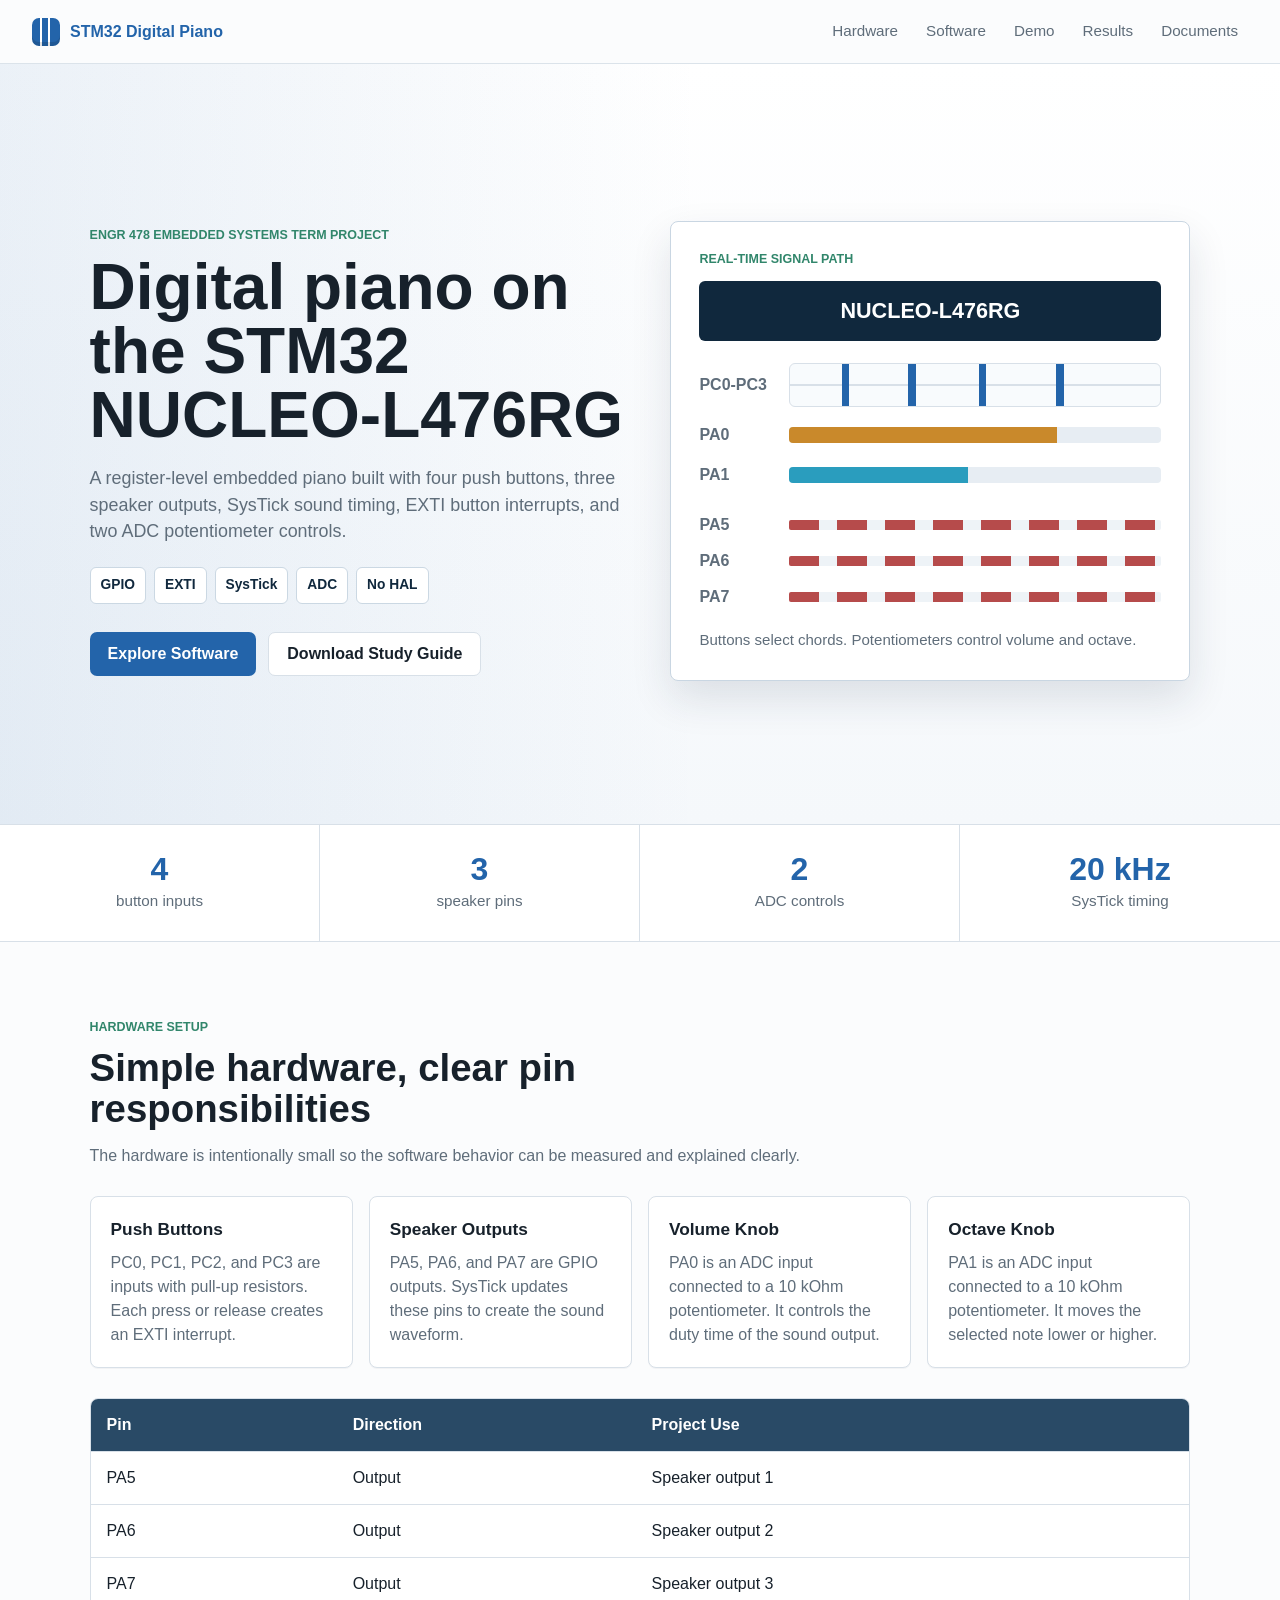
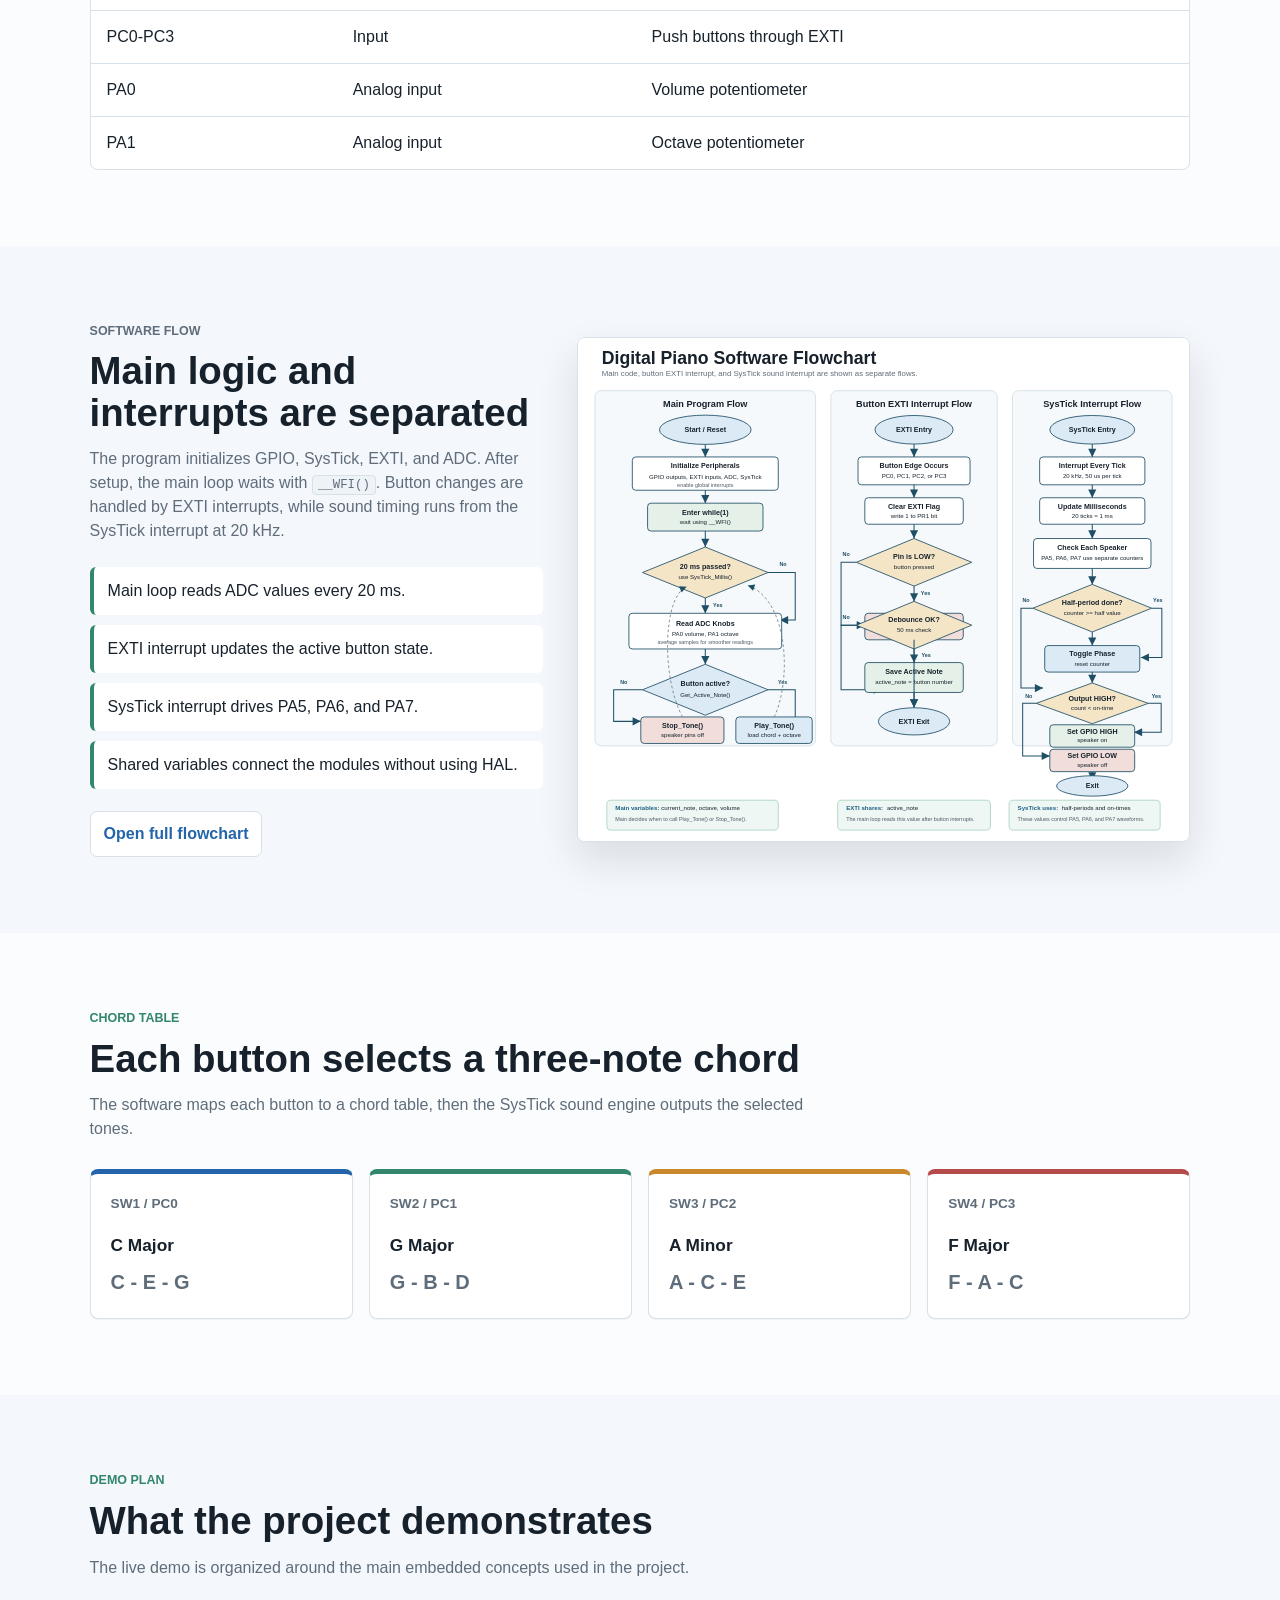
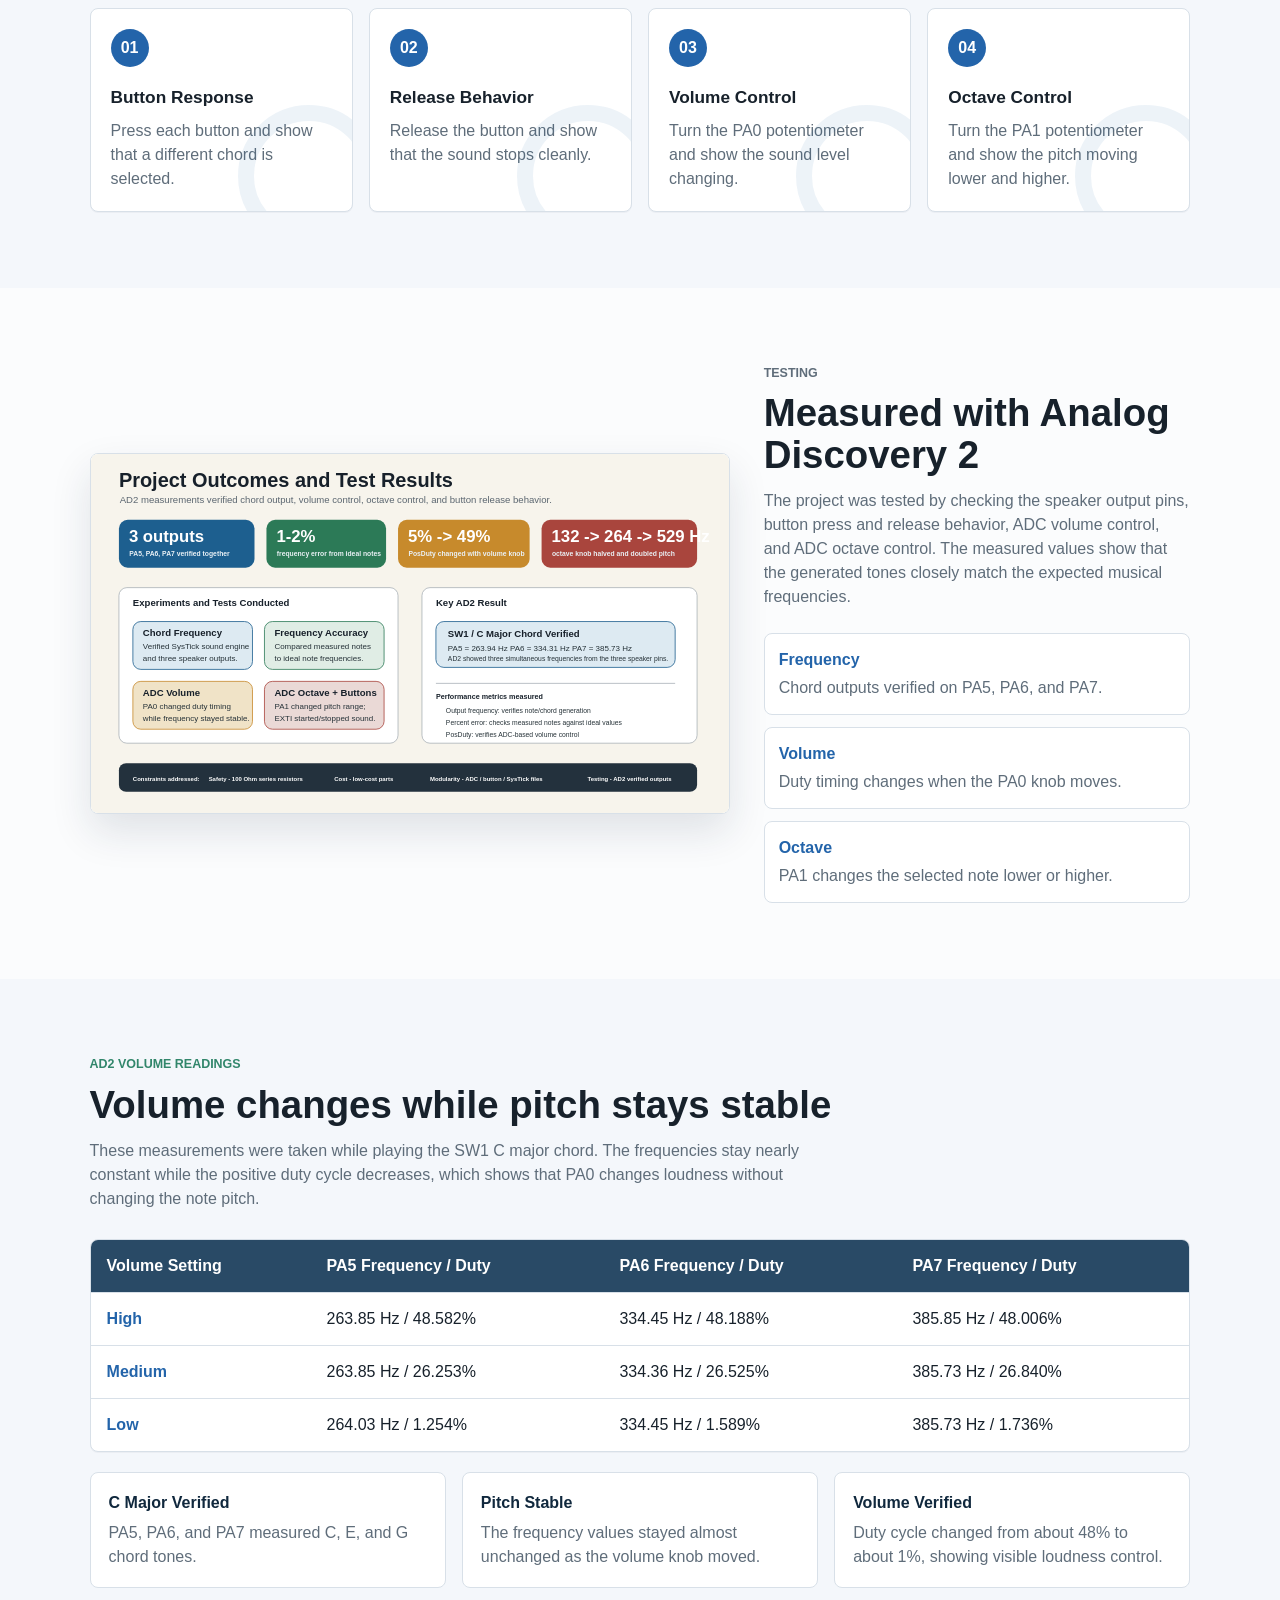
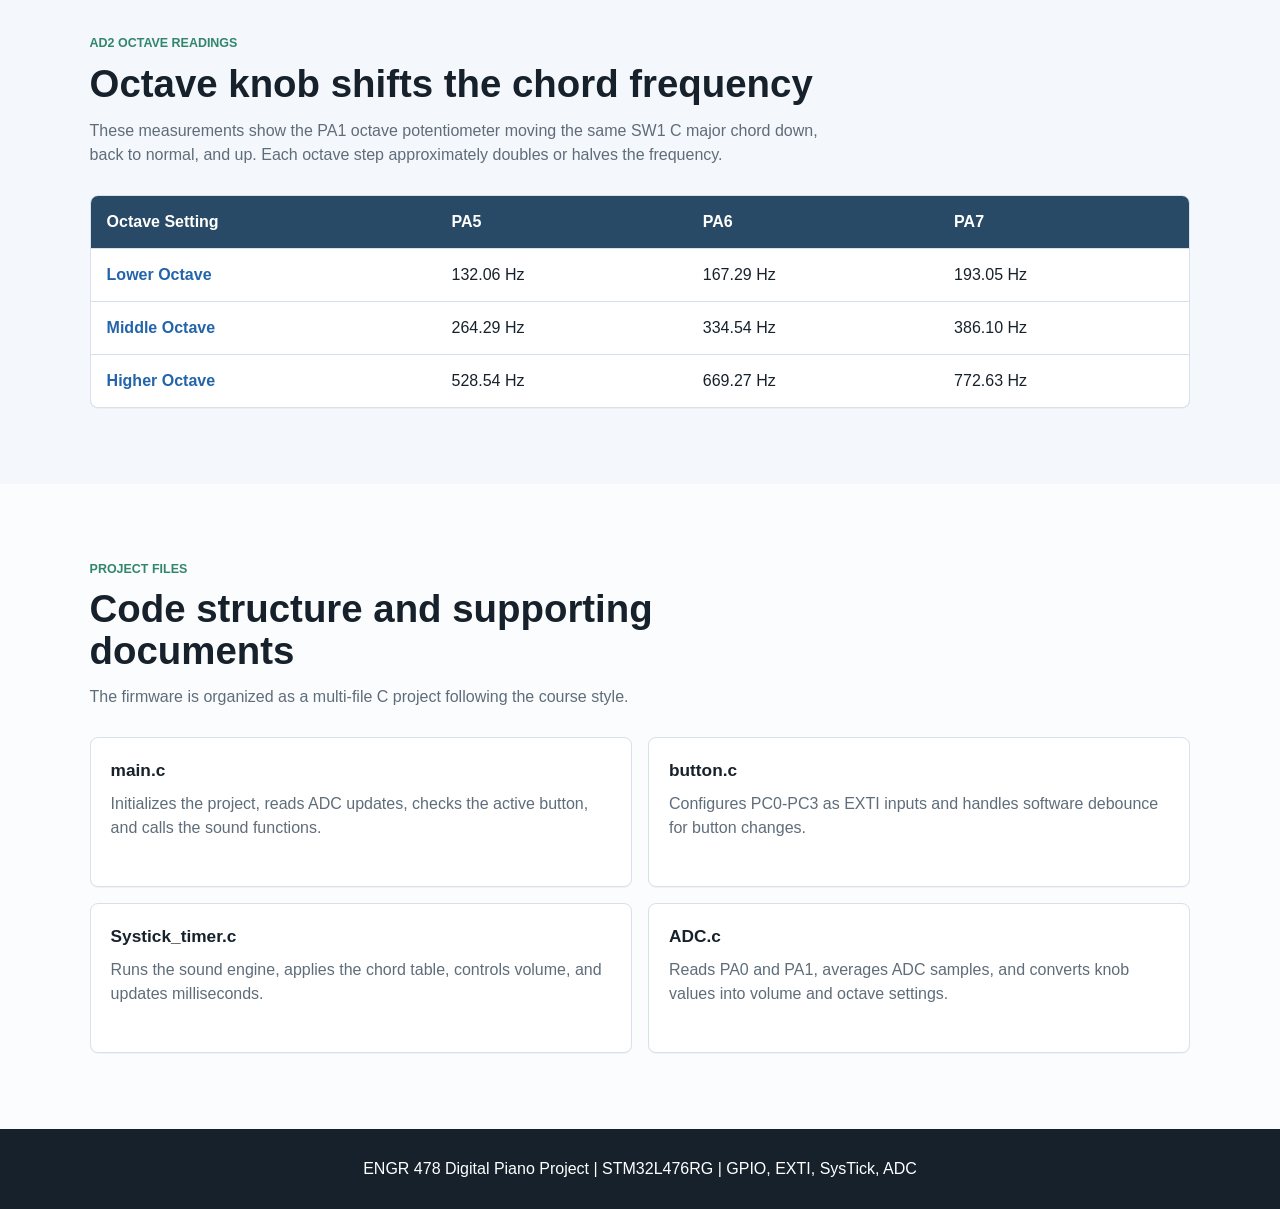
==== commit eb8f330a: "update website results and flowchart" ====
--- a/index.html
+++ b/index.html
@@ -240,6 +240,109 @@
 			</div>
 		</section>
 
+		<section class="section">
+			<div class="section-heading">
+				<p class="eyebrow">AD2 Volume Readings</p>
+				<h2>Volume changes while pitch stays stable</h2>
+				<p>
+					These measurements were taken while playing the SW1 C major chord. The frequencies stay
+					nearly constant while the positive duty cycle decreases, which shows that PA0 changes
+					loudness without changing the note pitch.
+				</p>
+			</div>
+
+			<div class="measurement-table">
+				<table>
+					<thead>
+						<tr>
+							<th>Volume Setting</th>
+							<th>PA5 Frequency / Duty</th>
+							<th>PA6 Frequency / Duty</th>
+							<th>PA7 Frequency / Duty</th>
+						</tr>
+					</thead>
+					<tbody>
+						<tr>
+							<td>High</td>
+							<td>263.85 Hz / 48.582%</td>
+							<td>334.45 Hz / 48.188%</td>
+							<td>385.85 Hz / 48.006%</td>
+						</tr>
+						<tr>
+							<td>Medium</td>
+							<td>263.85 Hz / 26.253%</td>
+							<td>334.36 Hz / 26.525%</td>
+							<td>385.73 Hz / 26.840%</td>
+						</tr>
+						<tr>
+							<td>Low</td>
+							<td>264.03 Hz / 1.254%</td>
+							<td>334.45 Hz / 1.589%</td>
+							<td>385.73 Hz / 1.736%</td>
+						</tr>
+					</tbody>
+				</table>
+			</div>
+
+			<div class="result-summary">
+				<div>
+					<strong>C Major Verified</strong>
+					<span>PA5, PA6, and PA7 measured C, E, and G chord tones.</span>
+				</div>
+				<div>
+					<strong>Pitch Stable</strong>
+					<span>The frequency values stayed almost unchanged as the volume knob moved.</span>
+				</div>
+				<div>
+					<strong>Volume Verified</strong>
+					<span>Duty cycle changed from about 48% to about 1%, showing visible loudness control.</span>
+				</div>
+			</div>
+
+			<div class="section-heading compact-heading">
+				<p class="eyebrow">AD2 Octave Readings</p>
+				<h2>Octave knob shifts the chord frequency</h2>
+				<p>
+					These measurements show the PA1 octave potentiometer moving the same SW1 C major chord
+					down, back to normal, and up. Each octave step approximately doubles or halves the
+					frequency.
+				</p>
+			</div>
+
+			<div class="measurement-table">
+				<table>
+					<thead>
+						<tr>
+							<th>Octave Setting</th>
+							<th>PA5</th>
+							<th>PA6</th>
+							<th>PA7</th>
+						</tr>
+					</thead>
+					<tbody>
+						<tr>
+							<td>Lower Octave</td>
+							<td>132.06 Hz</td>
+							<td>167.29 Hz</td>
+							<td>193.05 Hz</td>
+						</tr>
+						<tr>
+							<td>Middle Octave</td>
+							<td>264.29 Hz</td>
+							<td>334.54 Hz</td>
+							<td>386.10 Hz</td>
+						</tr>
+						<tr>
+							<td>Higher Octave</td>
+							<td>528.54 Hz</td>
+							<td>669.27 Hz</td>
+							<td>772.63 Hz</td>
+						</tr>
+					</tbody>
+				</table>
+			</div>
+		</section>
+
 		<section id="documents" class="section">
 			<div class="section-heading">
 				<p class="eyebrow">Project Files</p>
@@ -266,12 +369,6 @@
 				</div>
 			</div>
 
-			<div class="download-row">
-				<a href="docs/Digital_Piano_Final_Presentation.pptx">Presentation</a>
-				<a href="docs/Digital_Piano_Code_Study_Guide.pdf">Code Study Guide</a>
-				<a href="docs/Digital_Piano_Overall_Logic.txt">Program Logic Notes</a>
-				<a href="docs/Software_Flowchart.html">Flowchart Page</a>
-			</div>
 		</section>
 	</main>
 
--- a/site.css
+++ b/site.css
@@ -99,7 +99,6 @@
 
 .nav a:focus-visible,
 .button:focus-visible,
-.download-row a:focus-visible,
 .inline-link:focus-visible {
 	outline: 3px solid rgba(35, 100, 170, 0.28);
 	outline-offset: 3px;
@@ -209,7 +208,6 @@
 }
 
 .button:hover,
-.download-row a:hover,
 .inline-link:hover {
 	transform: translateY(-1px);
 }
@@ -353,6 +351,10 @@
 .section-heading {
 	max-width: 760px;
 	margin-bottom: 28px;
+}
+
+.compact-heading {
+	margin-top: 46px;
 }
 
 .section-heading p:last-child {
@@ -568,29 +570,45 @@
 	color: var(--muted);
 }
 
+.measurement-table {
+	overflow: auto;
+	border: 1px solid var(--line);
+	border-radius: 8px;
+	background: #ffffff;
+	box-shadow: 0 1px 0 rgba(28, 45, 66, 0.04);
+}
+
+.measurement-table td:first-child {
+	color: var(--blue);
+	font-weight: 700;
+}
+
+.result-summary {
+	display: grid;
+	grid-template-columns: repeat(3, minmax(0, 1fr));
+	gap: 16px;
+	margin-top: 20px;
+}
+
+.result-summary div {
+	padding: 18px;
+	border: 1px solid var(--line);
+	border-radius: 8px;
+	background: #ffffff;
+}
+
+.result-summary strong {
+	display: block;
+	margin-bottom: 6px;
+	color: var(--navy);
+}
+
+.result-summary span {
+	color: var(--muted);
+}
+
 .module-grid {
 	grid-template-columns: repeat(2, minmax(0, 1fr));
-}
-
-.download-row {
-	display: flex;
-	flex-wrap: wrap;
-	gap: 12px;
-	margin-top: 28px;
-}
-
-.download-row a {
-	padding: 12px 14px;
-	border: 1px solid var(--line);
-	border-radius: 7px;
-	background: #ffffff;
-	color: var(--blue);
-	font-weight: 700;
-	transition: transform 160ms ease, border-color 160ms ease;
-}
-
-.download-row a:hover {
-	border-color: var(--blue);
 }
 
 .footer {
@@ -617,7 +635,8 @@
 
 	.hardware-grid,
 	.chord-grid,
-	.demo-grid {
+	.demo-grid,
+	.result-summary {
 		grid-template-columns: repeat(2, minmax(0, 1fr));
 	}
 
@@ -662,6 +681,7 @@
 	.chord-grid,
 	.module-grid,
 	.demo-grid,
+	.result-summary,
 	.summary-strip {
 		grid-template-columns: 1fr;
 	}
@@ -682,8 +702,7 @@
 
 @media print {
 	.topbar,
-	.hero-actions,
-	.download-row {
+	.hero-actions {
 		display: none;
 	}
 
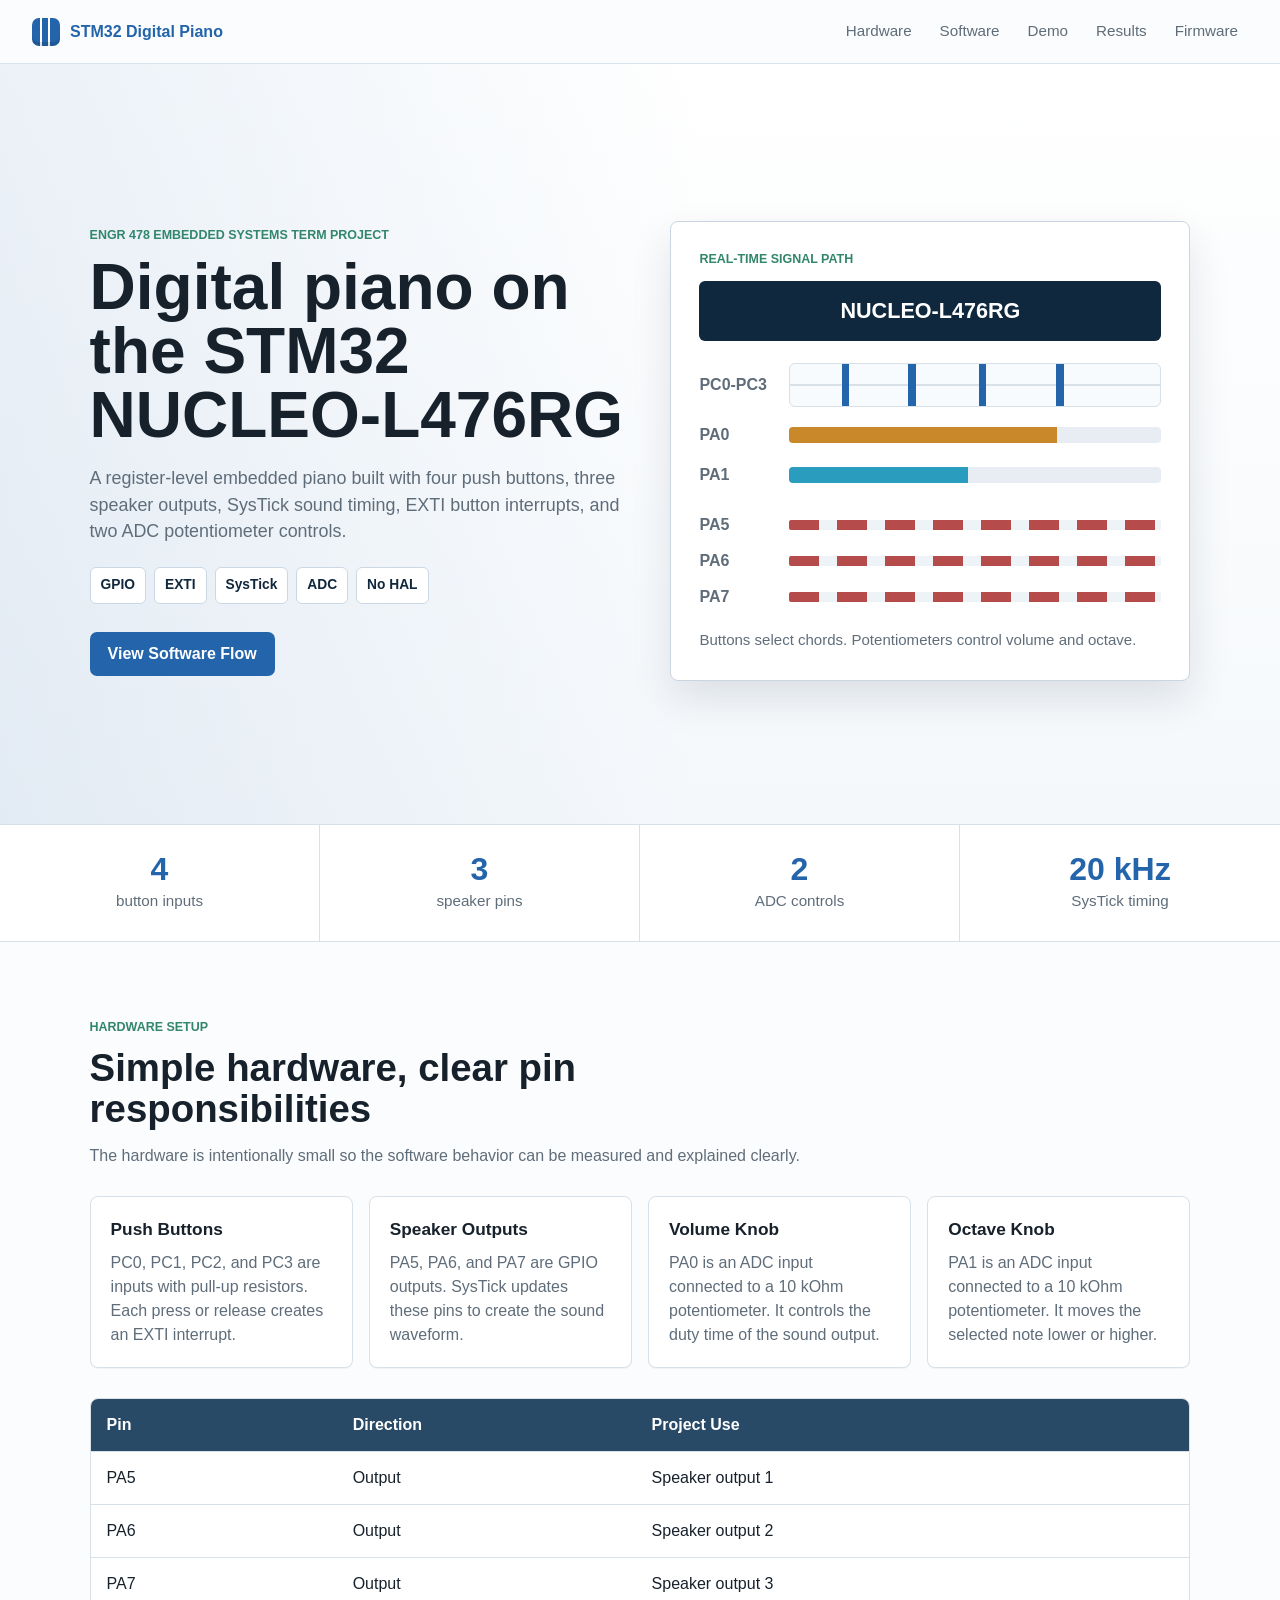
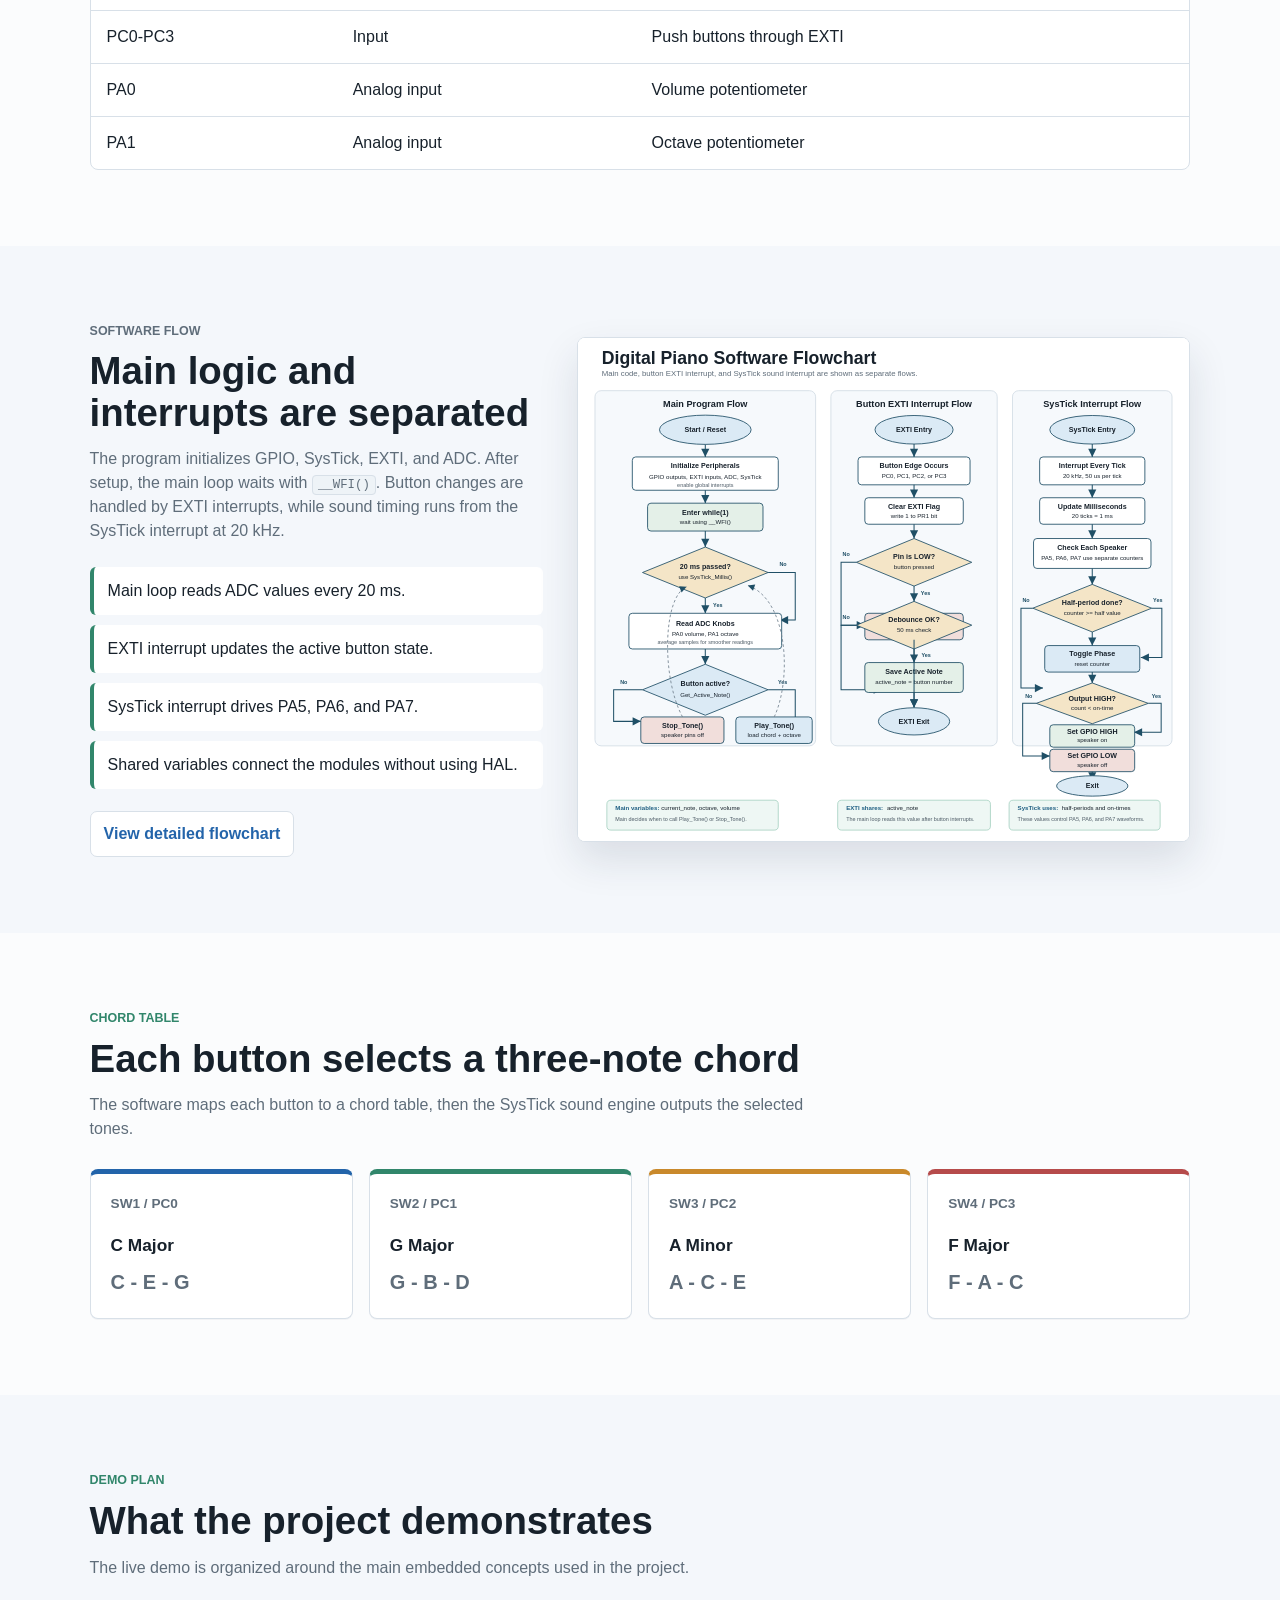
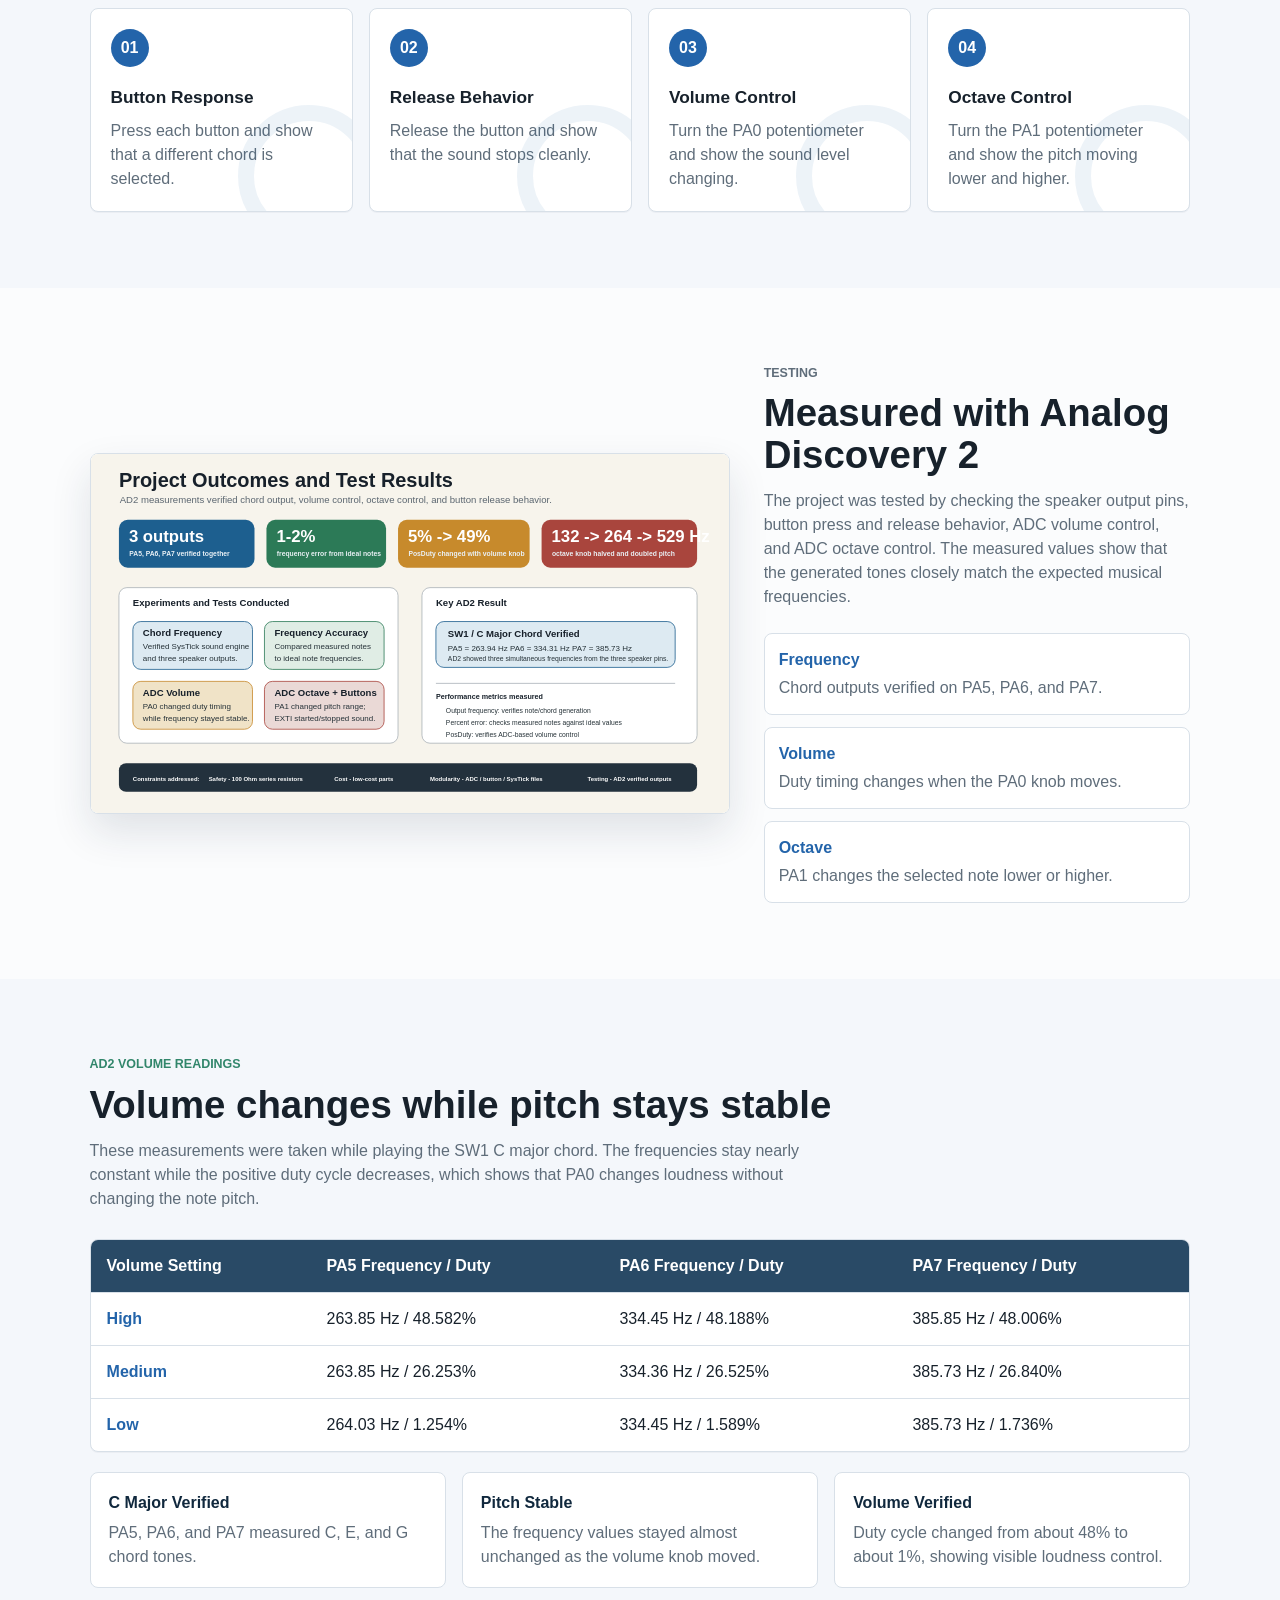
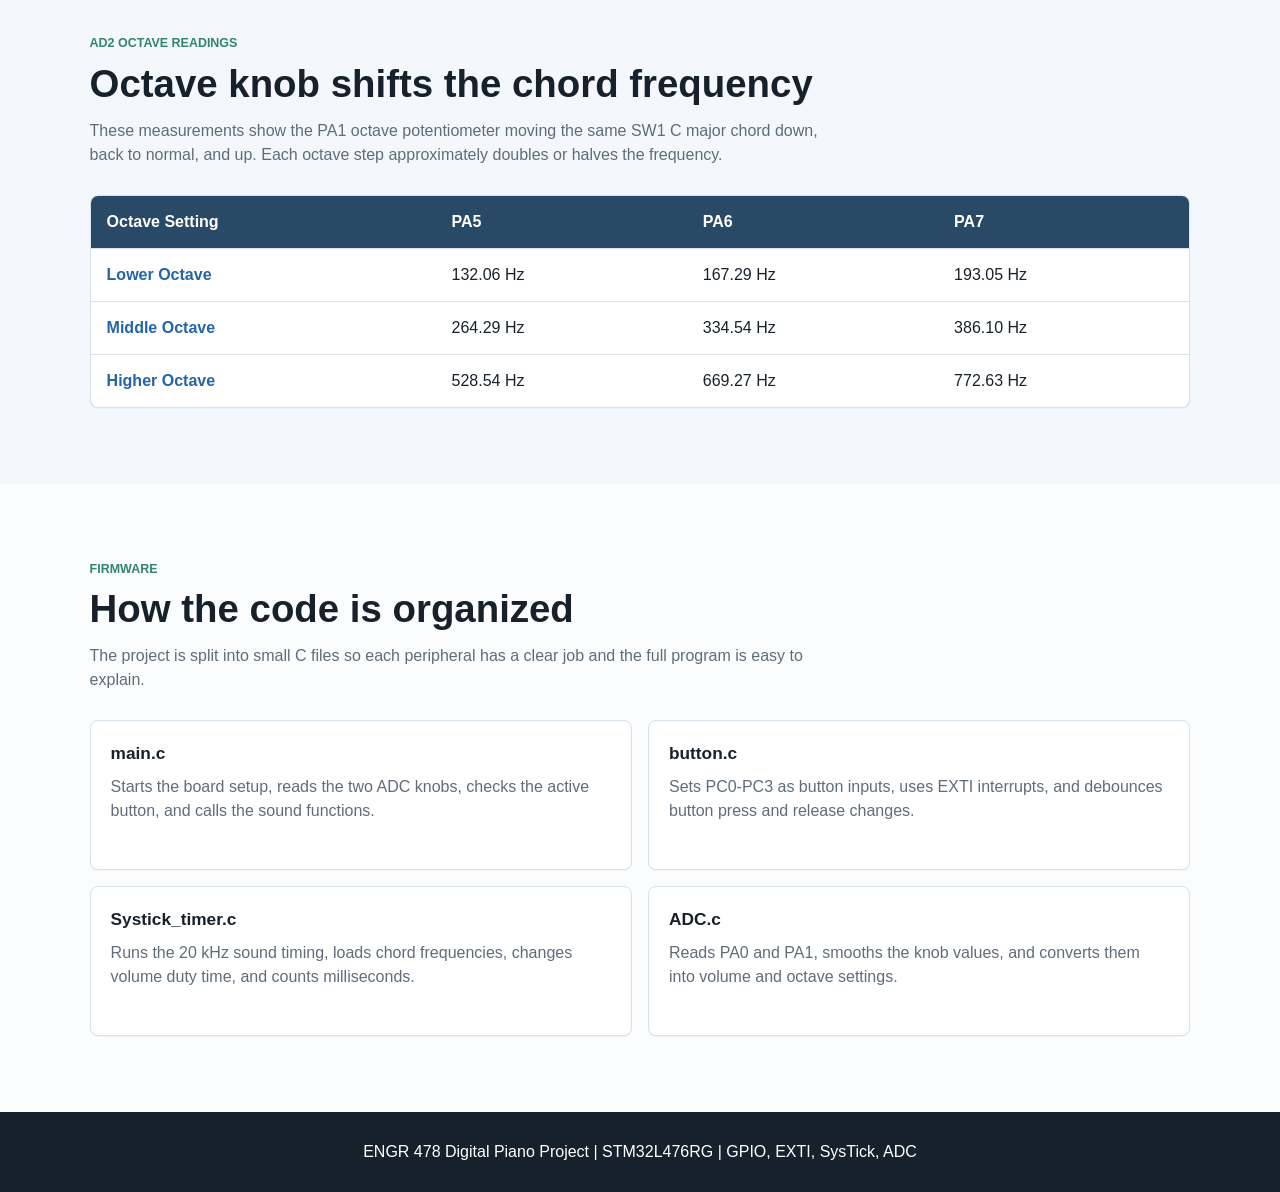
==== commit 7f08599e: "clean project showcase website" ====
--- a/index.html
+++ b/index.html
@@ -20,7 +20,7 @@
 			<a href="#software">Software</a>
 			<a href="#demo">Demo</a>
 			<a href="#results">Results</a>
-			<a href="#documents">Documents</a>
+			<a href="#firmware">Firmware</a>
 		</nav>
 	</header>
 
@@ -41,8 +41,7 @@
 					<span>No HAL</span>
 				</div>
 				<div class="hero-actions">
-					<a class="button primary" href="#software">Explore Software</a>
-					<a class="button secondary" href="docs/Digital_Piano_Code_Study_Guide.pdf">Download Study Guide</a>
+					<a class="button primary" href="#software">View Software Flow</a>
 				</div>
 			</div>
 
@@ -151,7 +150,7 @@
 					<li>SysTick interrupt drives PA5, PA6, and PA7.</li>
 					<li>Shared variables connect the modules without using HAL.</li>
 				</ul>
-				<a class="inline-link" href="docs/Software_Flowchart.html">Open full flowchart</a>
+				<a class="inline-link" href="docs/Software_Flowchart.html">View detailed flowchart</a>
 			</div>
 			<div class="image-frame">
 				<img src="assets/Software_Flowchart.svg" alt="Software flowchart for the STM32 digital piano">
@@ -343,29 +342,29 @@
 			</div>
 		</section>
 
-		<section id="documents" class="section">
-			<div class="section-heading">
-				<p class="eyebrow">Project Files</p>
-				<h2>Code structure and supporting documents</h2>
-				<p>The firmware is organized as a multi-file C project following the course style.</p>
+		<section id="firmware" class="section">
+			<div class="section-heading">
+				<p class="eyebrow">Firmware</p>
+				<h2>How the code is organized</h2>
+				<p>The project is split into small C files so each peripheral has a clear job and the full program is easy to explain.</p>
 			</div>
 
 			<div class="module-grid">
 				<div class="module-card">
 					<h3>main.c</h3>
-					<p>Initializes the project, reads ADC updates, checks the active button, and calls the sound functions.</p>
+					<p>Starts the board setup, reads the two ADC knobs, checks the active button, and calls the sound functions.</p>
 				</div>
 				<div class="module-card">
 					<h3>button.c</h3>
-					<p>Configures PC0-PC3 as EXTI inputs and handles software debounce for button changes.</p>
+					<p>Sets PC0-PC3 as button inputs, uses EXTI interrupts, and debounces button press and release changes.</p>
 				</div>
 				<div class="module-card">
 					<h3>Systick_timer.c</h3>
-					<p>Runs the sound engine, applies the chord table, controls volume, and updates milliseconds.</p>
+					<p>Runs the 20 kHz sound timing, loads chord frequencies, changes volume duty time, and counts milliseconds.</p>
 				</div>
 				<div class="module-card">
 					<h3>ADC.c</h3>
-					<p>Reads PA0 and PA1, averages ADC samples, and converts knob values into volume and octave settings.</p>
+					<p>Reads PA0 and PA1, smooths the knob values, and converts them into volume and octave settings.</p>
 				</div>
 			</div>
 
--- a/site.css
+++ b/site.css
@@ -202,11 +202,6 @@
 	background: var(--blue);
 }
 
-.button.secondary {
-	border: 1px solid var(--line);
-	background: #ffffff;
-}
-
 .button:hover,
 .inline-link:hover {
 	transform: translateY(-1px);
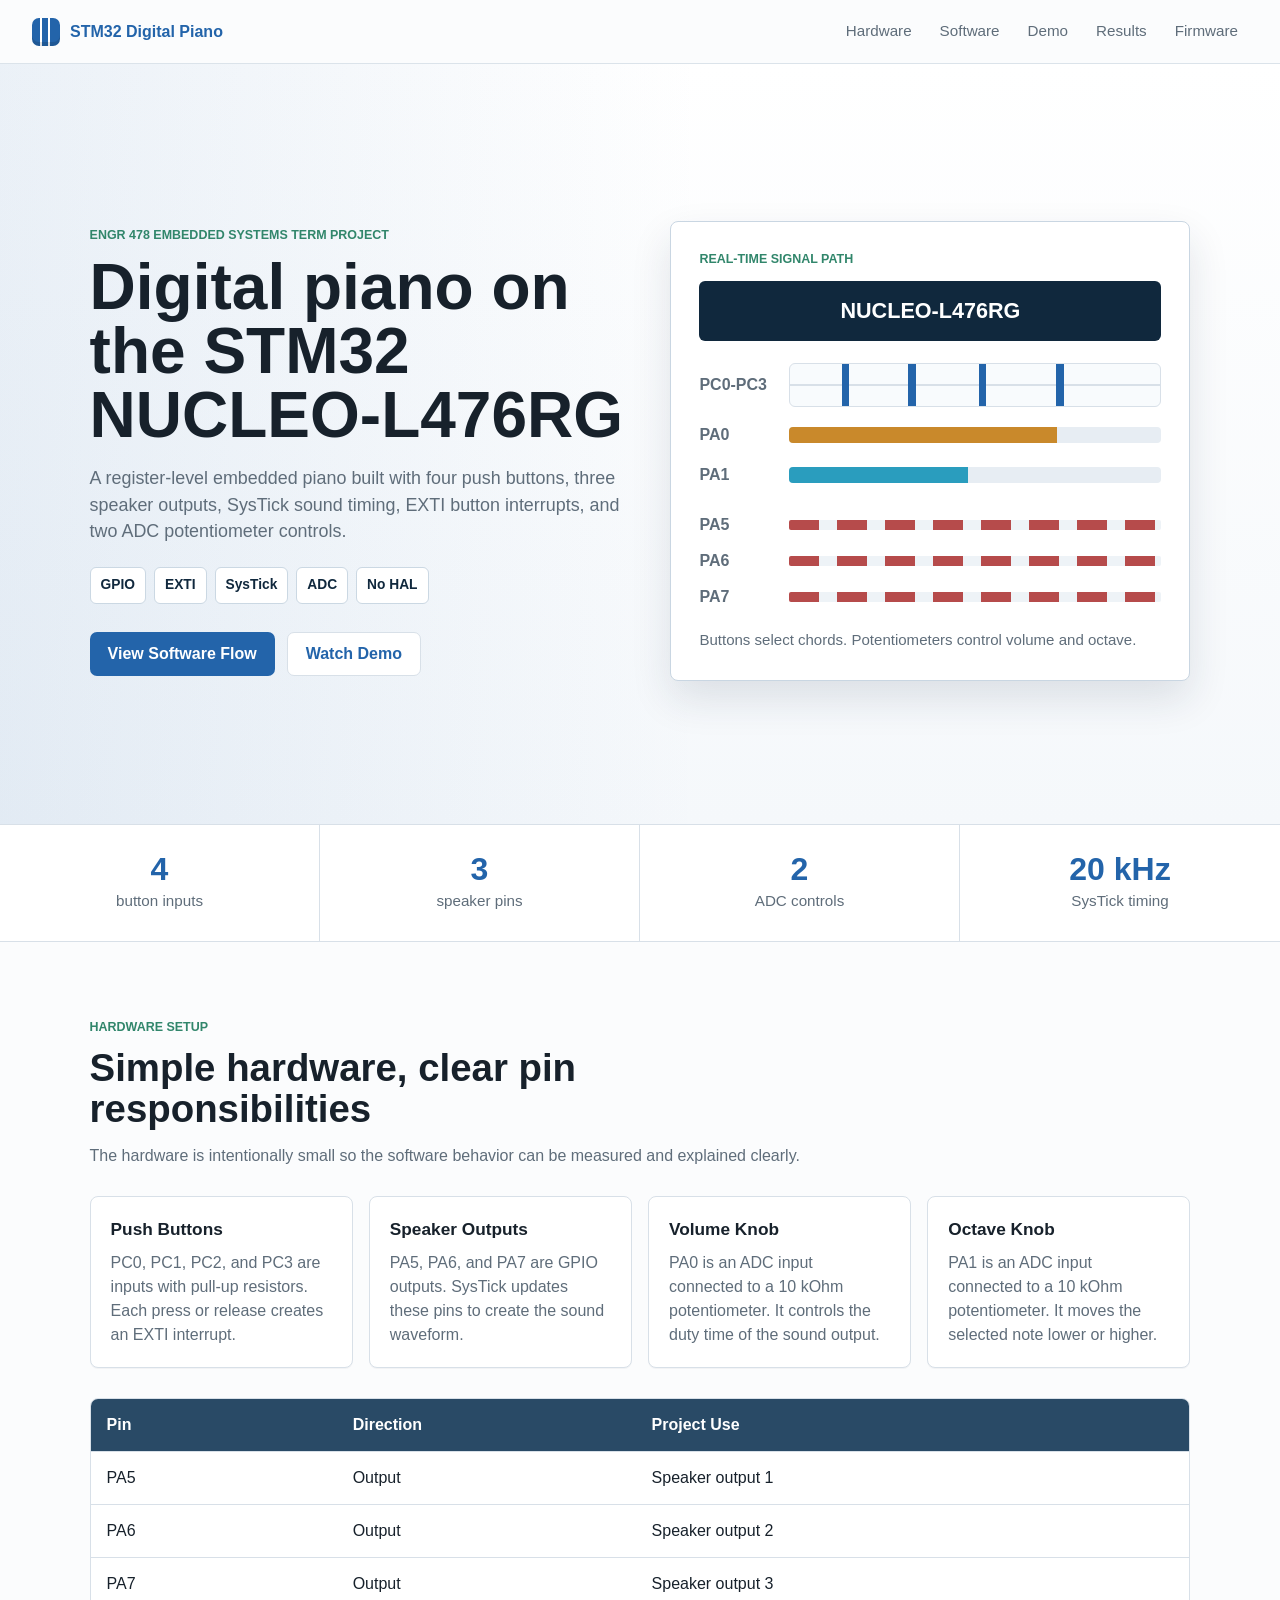
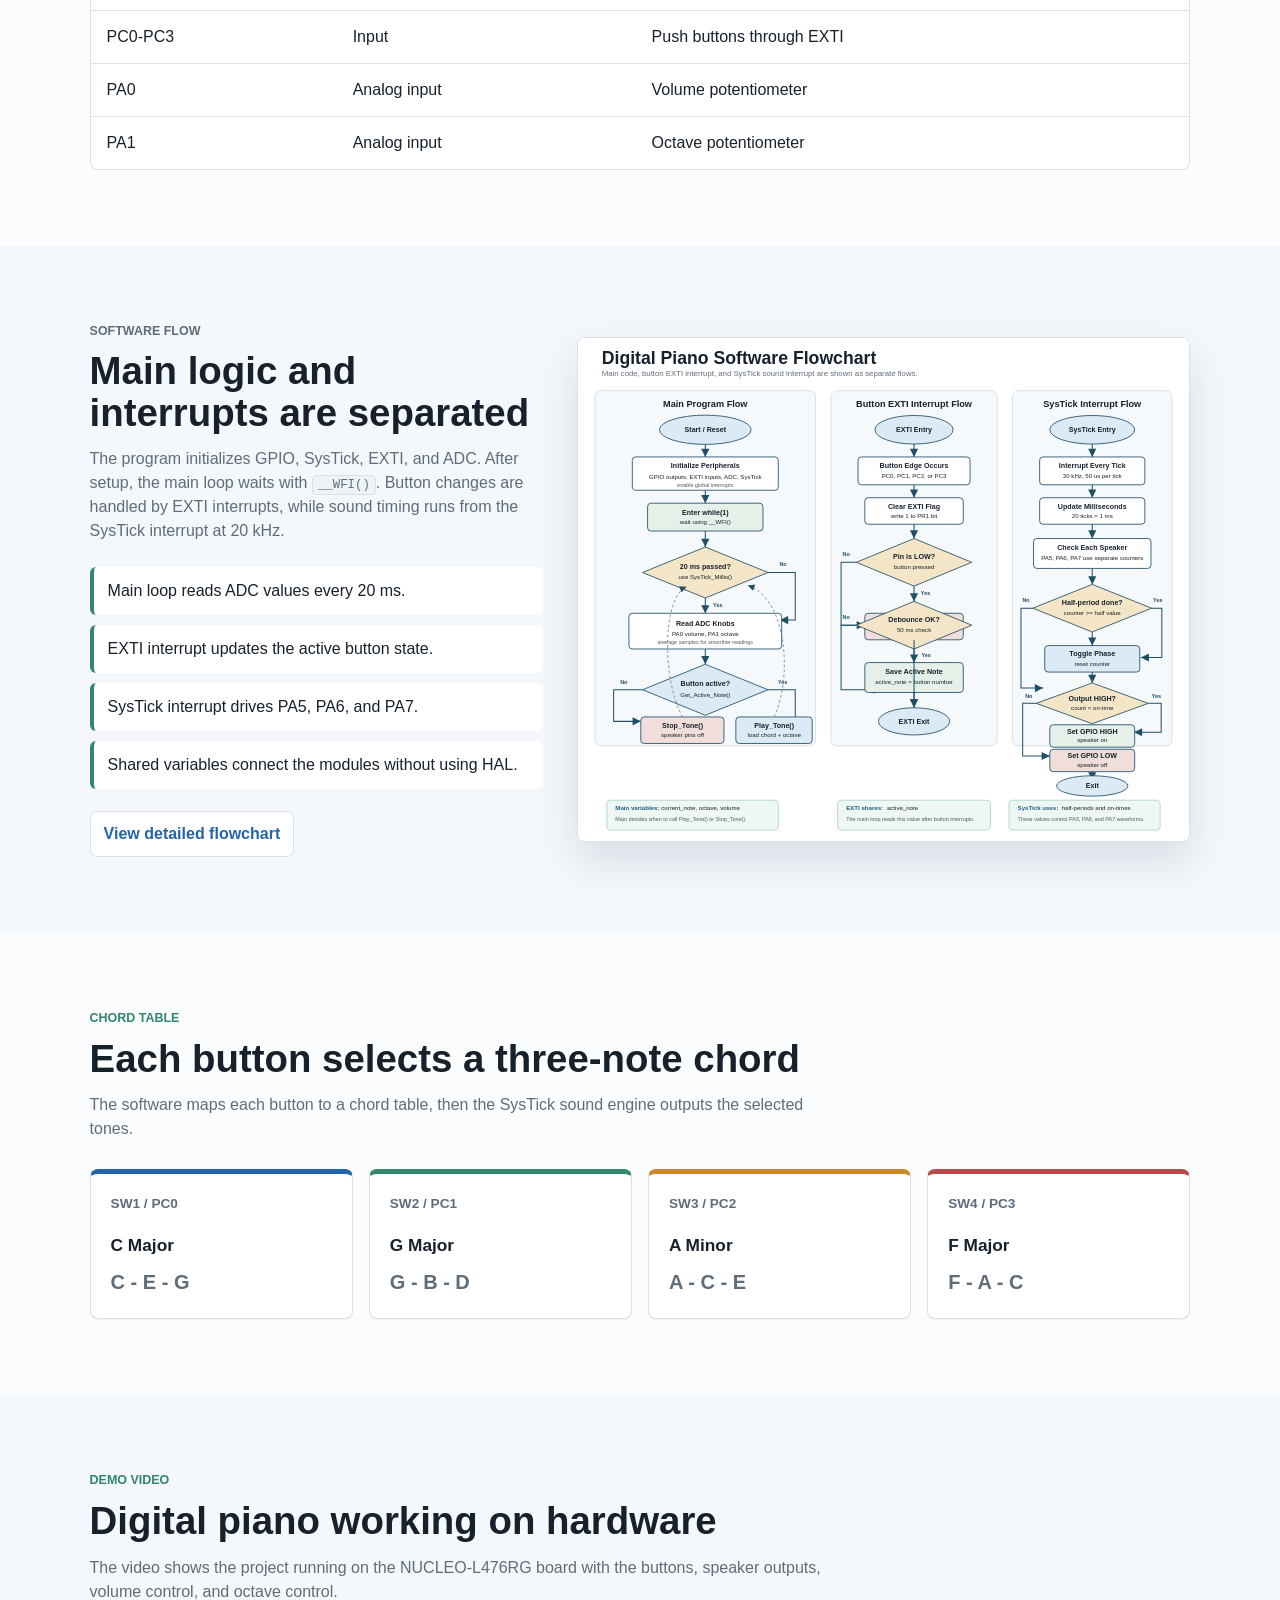
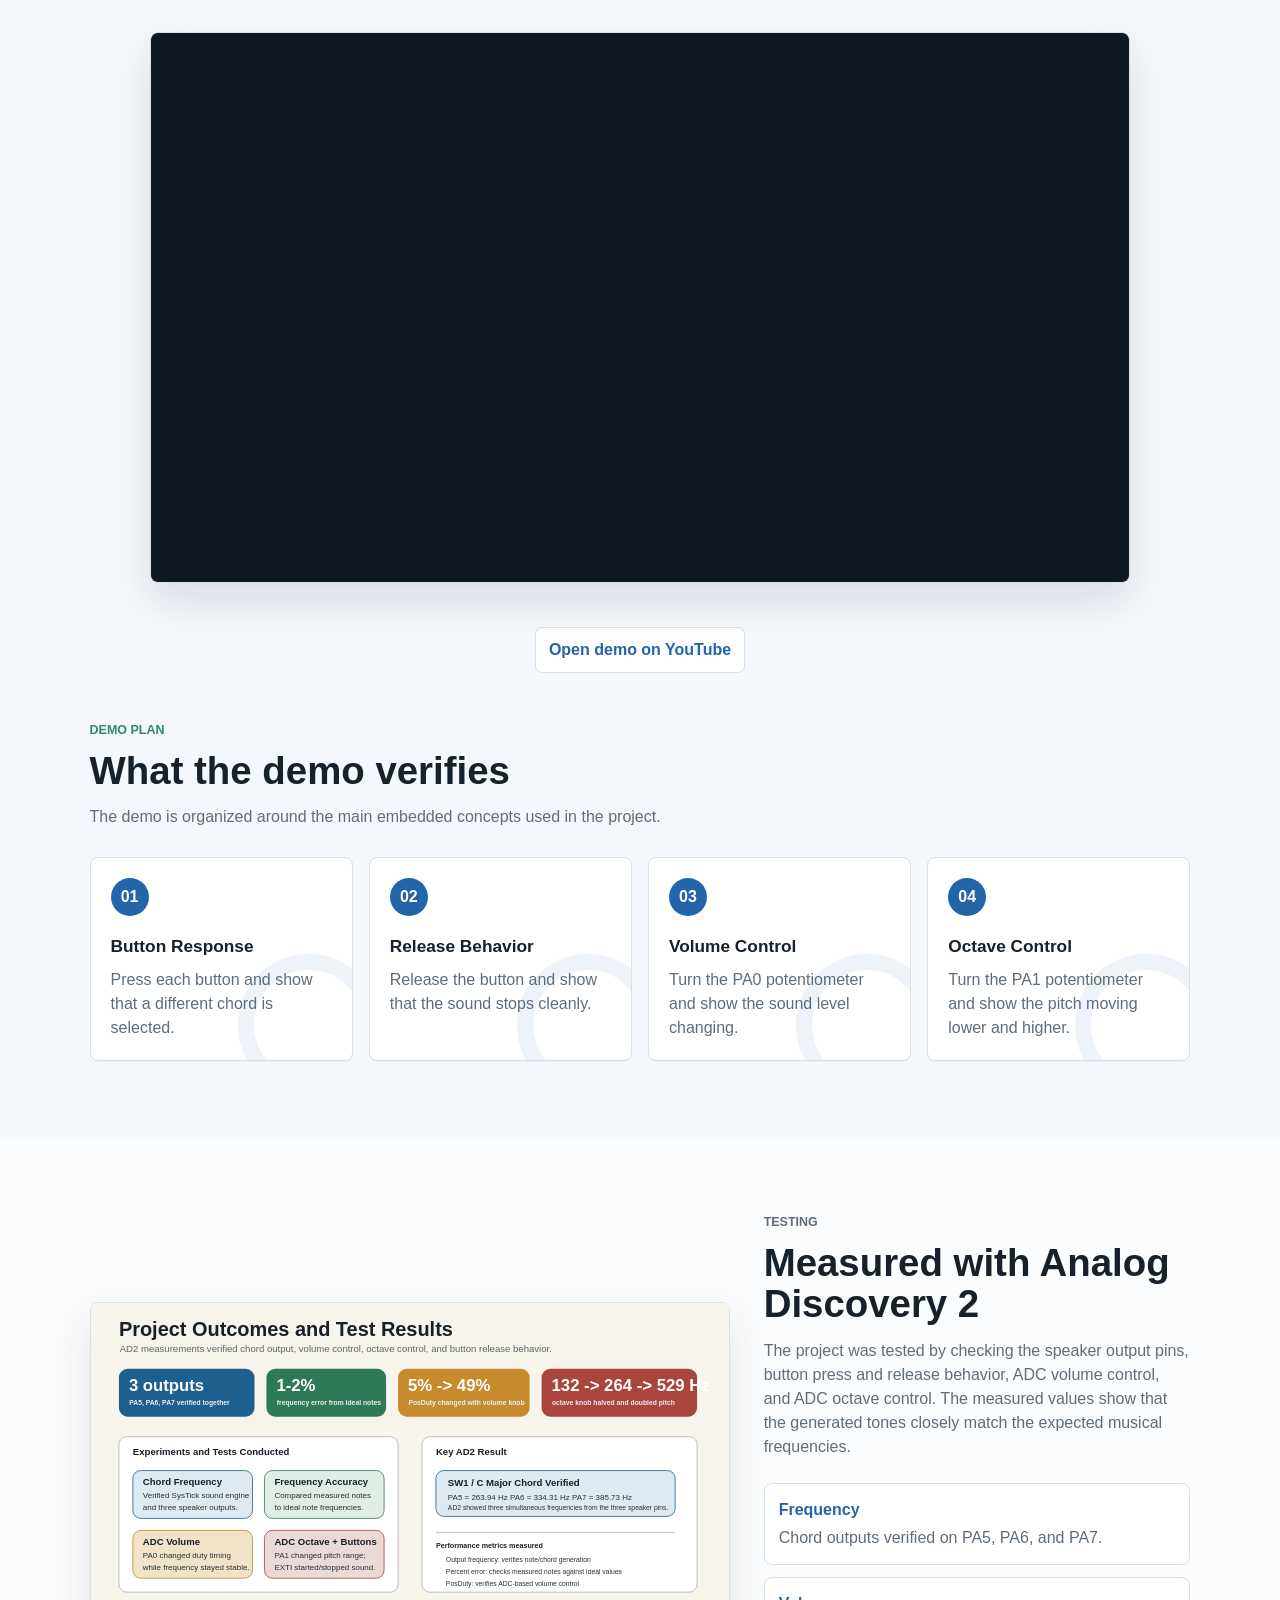
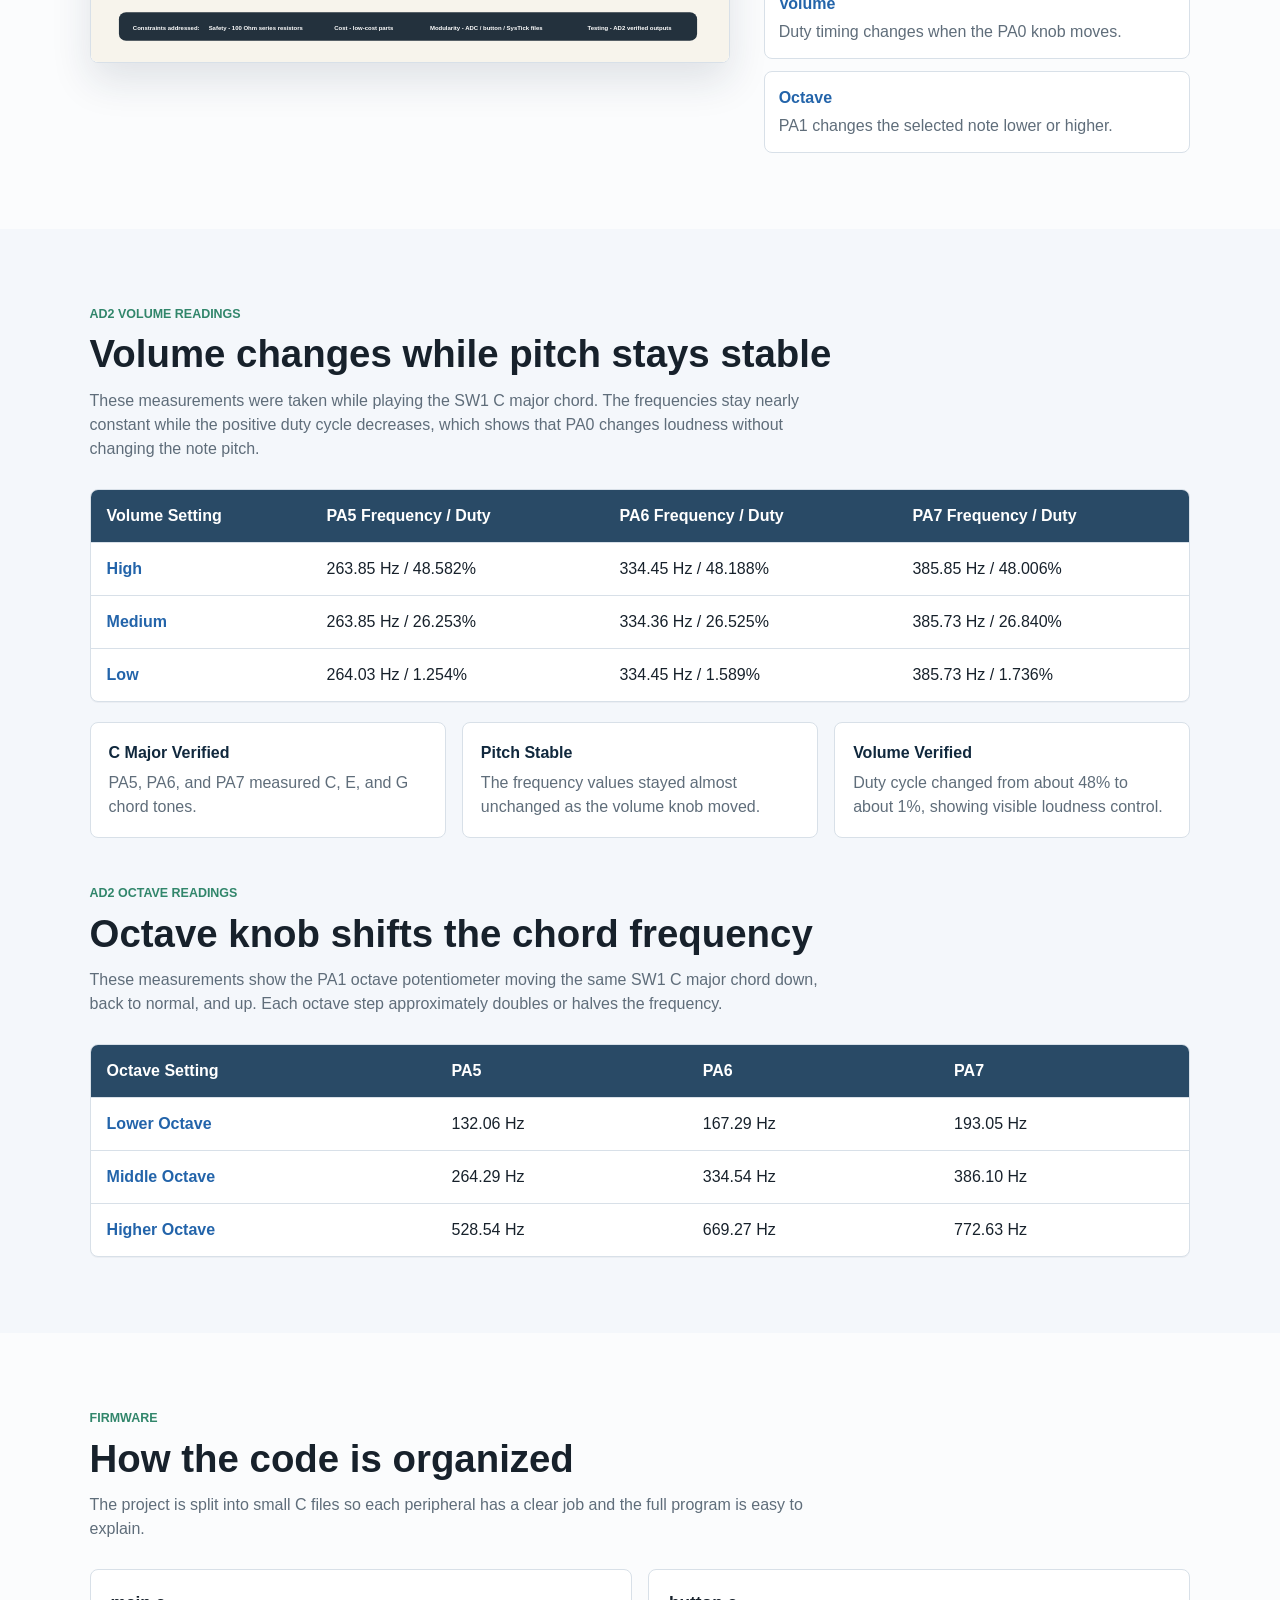
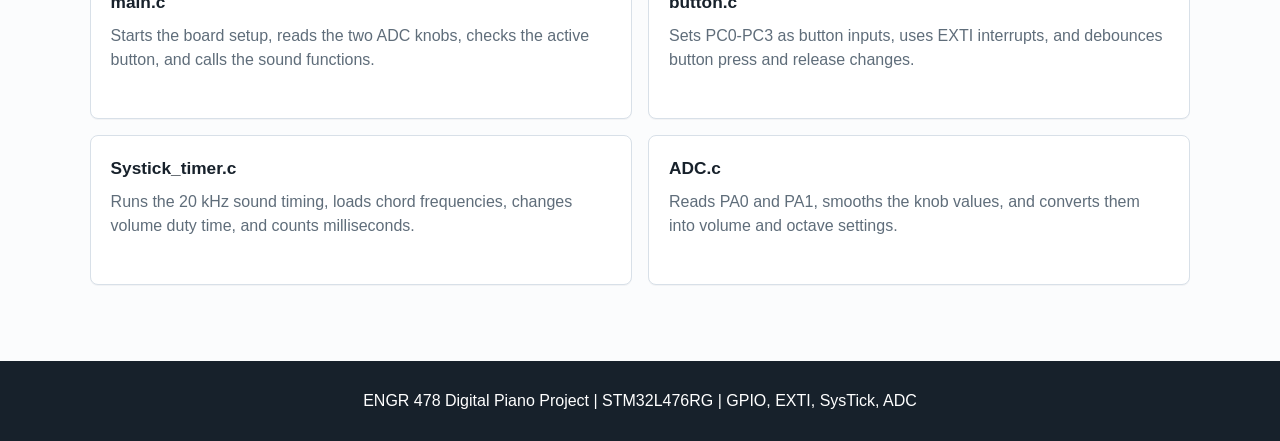
==== commit bbafa97f: "add demo video to website" ====
--- a/index.html
+++ b/index.html
@@ -42,6 +42,7 @@
 				</div>
 				<div class="hero-actions">
 					<a class="button primary" href="#software">View Software Flow</a>
+					<a class="button outline" href="#demo">Watch Demo</a>
 				</div>
 			</div>
 
@@ -190,9 +191,27 @@
 
 		<section id="demo" class="section">
 			<div class="section-heading">
+				<p class="eyebrow">Demo Video</p>
+				<h2>Digital piano working on hardware</h2>
+				<p>The video shows the project running on the NUCLEO-L476RG board with the buttons, speaker outputs, volume control, and octave control.</p>
+			</div>
+
+			<div class="video-frame">
+				<iframe
+					src="https://www.youtube-nocookie.com/embed/FoWd6a-vSkQ"
+					title="STM32 digital piano demo video"
+					allow="accelerometer; autoplay; clipboard-write; encrypted-media; gyroscope; picture-in-picture; web-share"
+					allowfullscreen>
+				</iframe>
+			</div>
+			<p class="video-link">
+				<a class="inline-link" href="https://www.youtube.com/watch?v=FoWd6a-vSkQ" target="_blank" rel="noopener">Open demo on YouTube</a>
+			</p>
+
+			<div class="section-heading demo-subheading">
 				<p class="eyebrow">Demo Plan</p>
-				<h2>What the project demonstrates</h2>
-				<p>The live demo is organized around the main embedded concepts used in the project.</p>
+				<h2>What the demo verifies</h2>
+				<p>The demo is organized around the main embedded concepts used in the project.</p>
 			</div>
 
 			<div class="demo-grid">
--- a/site.css
+++ b/site.css
@@ -202,6 +202,12 @@
 	background: var(--blue);
 }
 
+.button.outline {
+	border: 1px solid var(--line);
+	background: #ffffff;
+	color: var(--blue);
+}
+
 .button:hover,
 .inline-link:hover {
 	transform: translateY(-1px);
@@ -505,6 +511,35 @@
 	color: var(--muted);
 	font-size: 1.25rem;
 	font-weight: 700;
+}
+
+.video-frame {
+	position: relative;
+	overflow: hidden;
+	width: min(100%, 980px);
+	margin: 0 auto 46px;
+	border: 1px solid var(--line);
+	border-radius: 8px;
+	background: #0f1720;
+	box-shadow: var(--shadow);
+	aspect-ratio: 16 / 9;
+}
+
+.video-frame iframe {
+	position: absolute;
+	inset: 0;
+	width: 100%;
+	height: 100%;
+	border: 0;
+}
+
+.video-link {
+	margin: -24px 0 48px;
+	text-align: center;
+}
+
+.demo-subheading {
+	margin-top: 0;
 }
 
 .demo-grid {
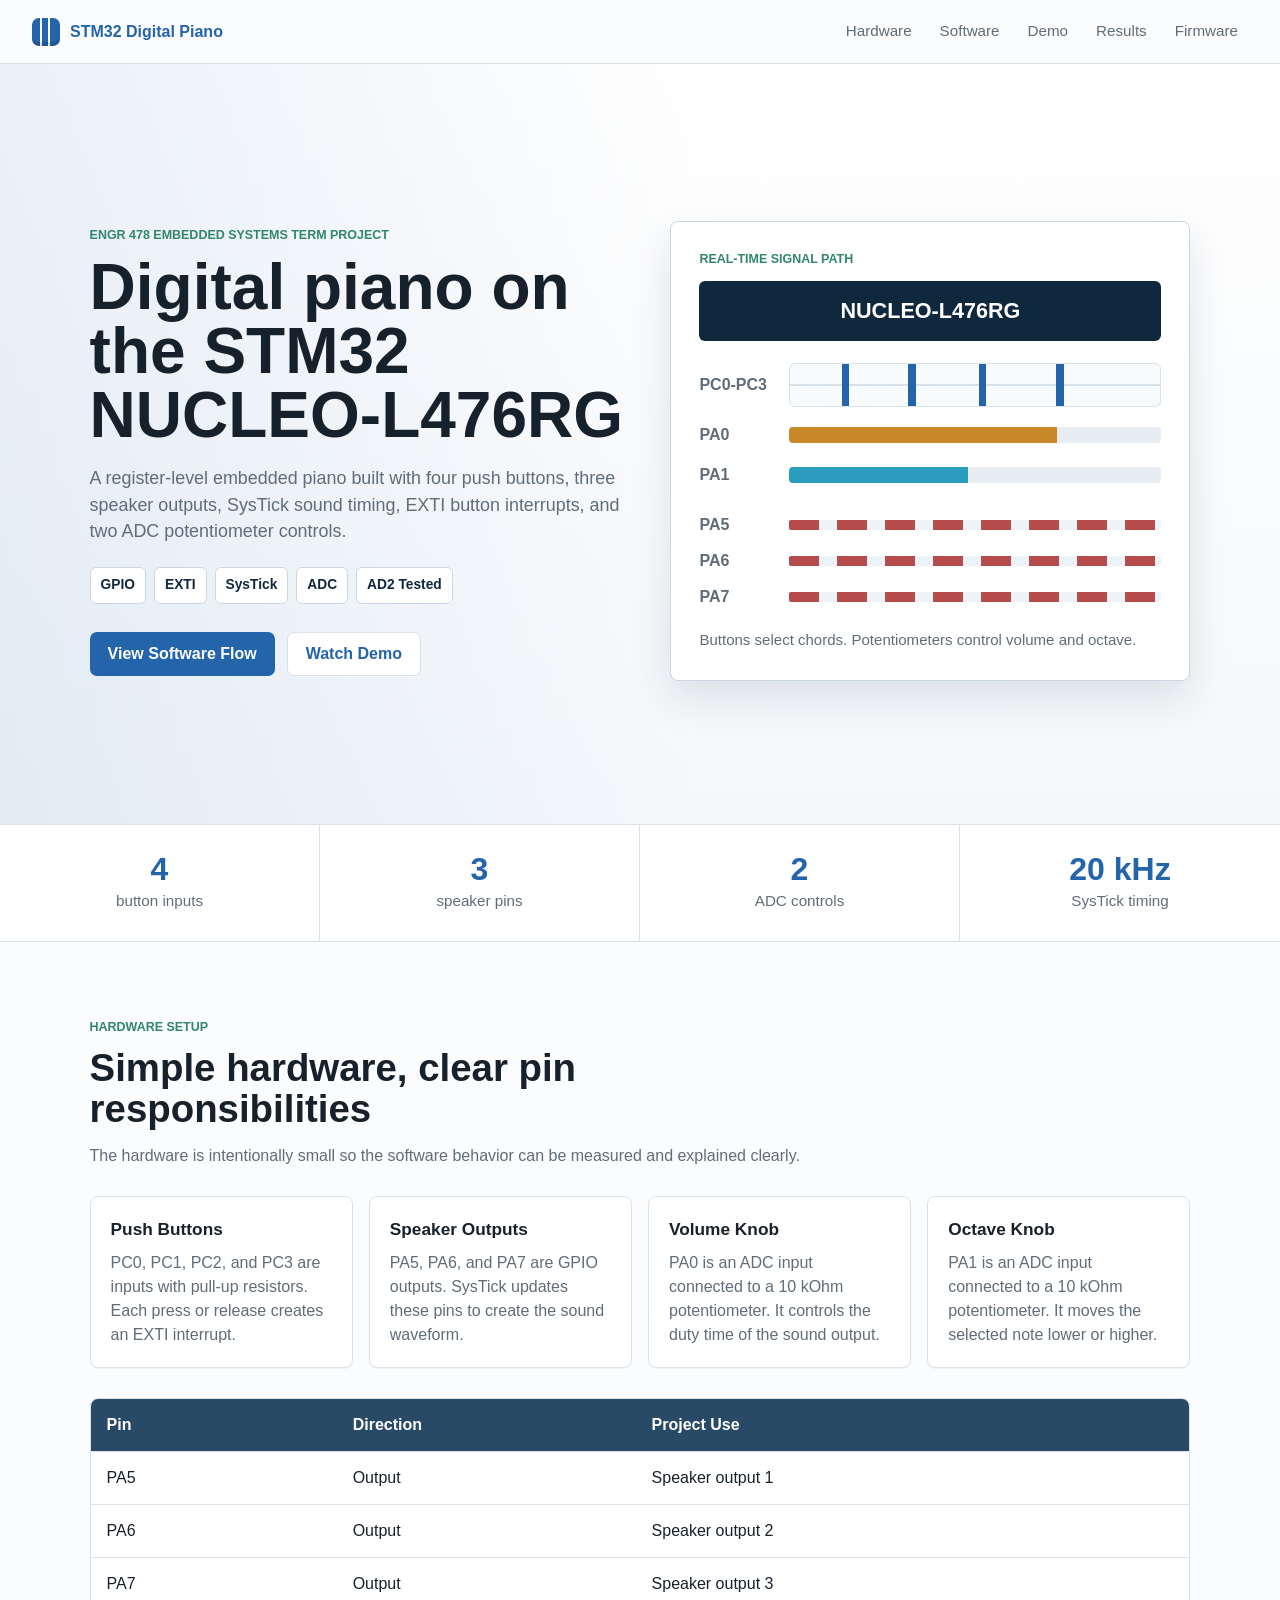
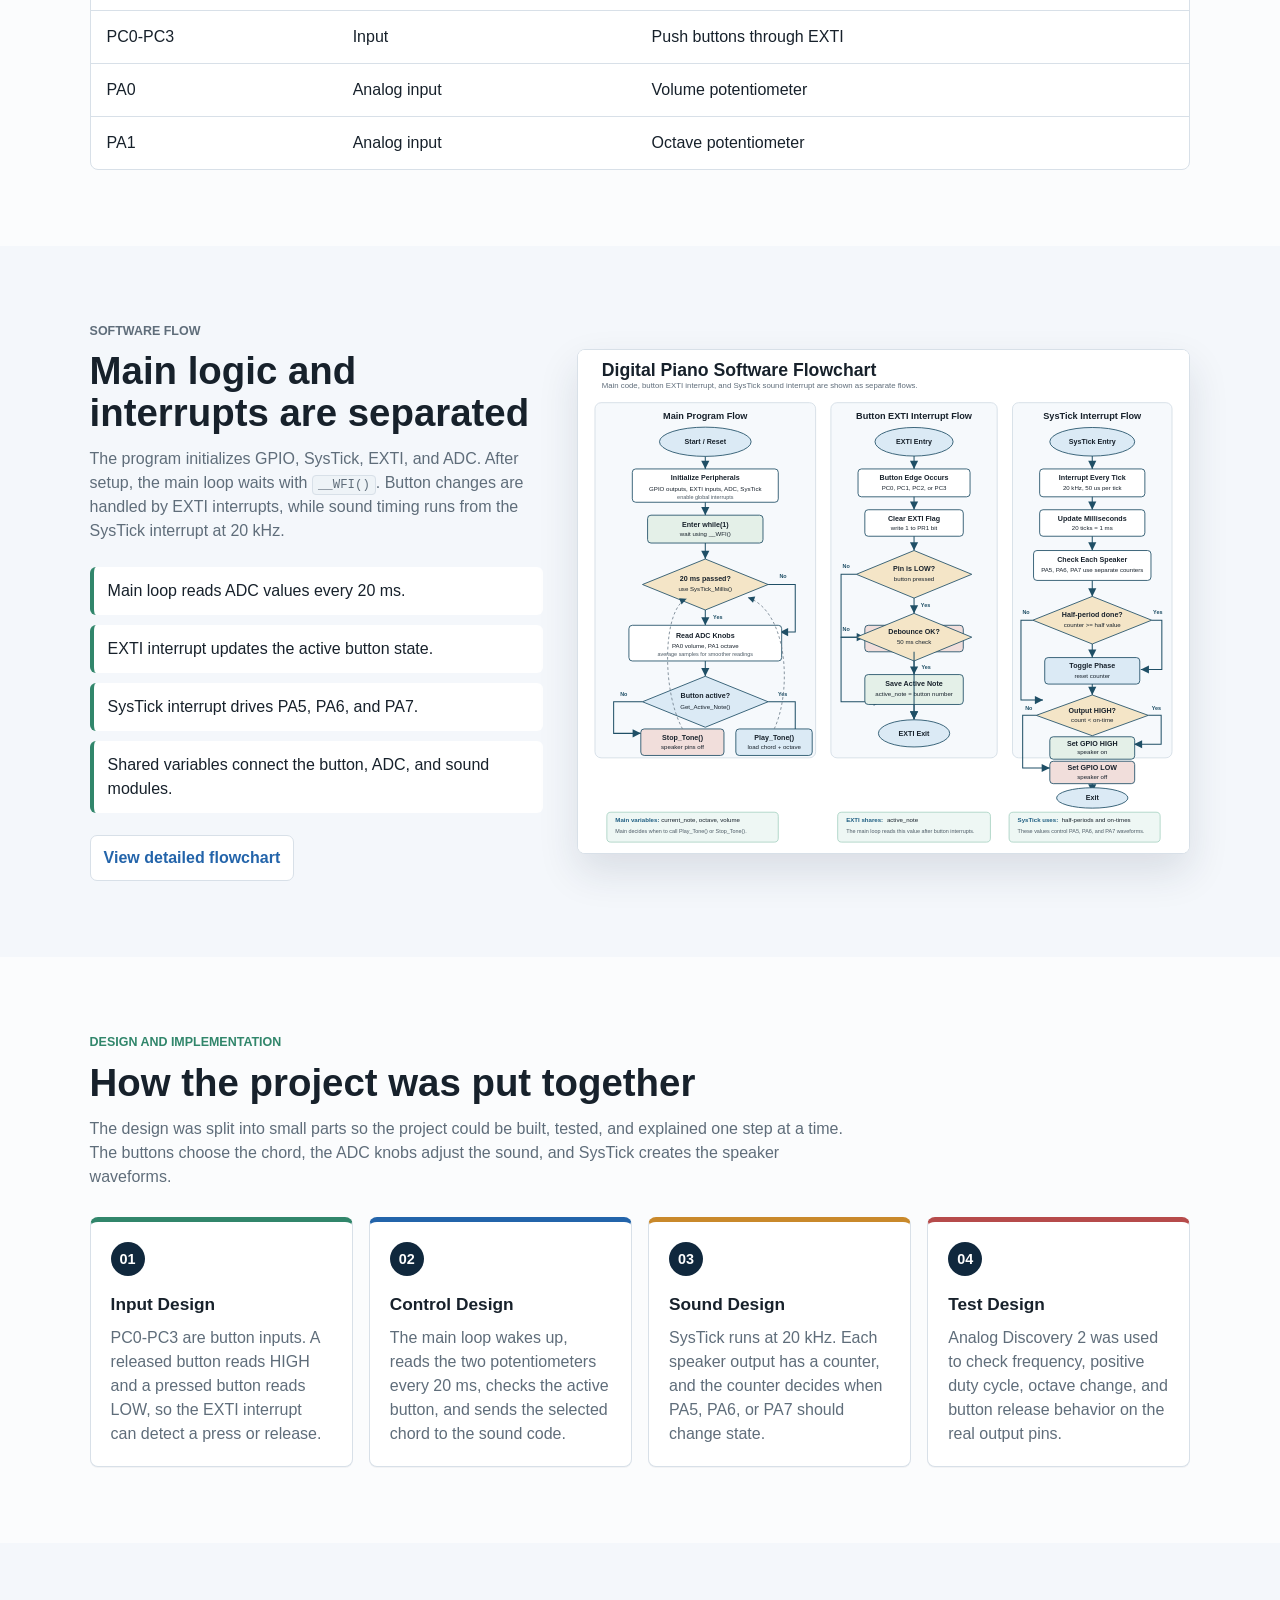
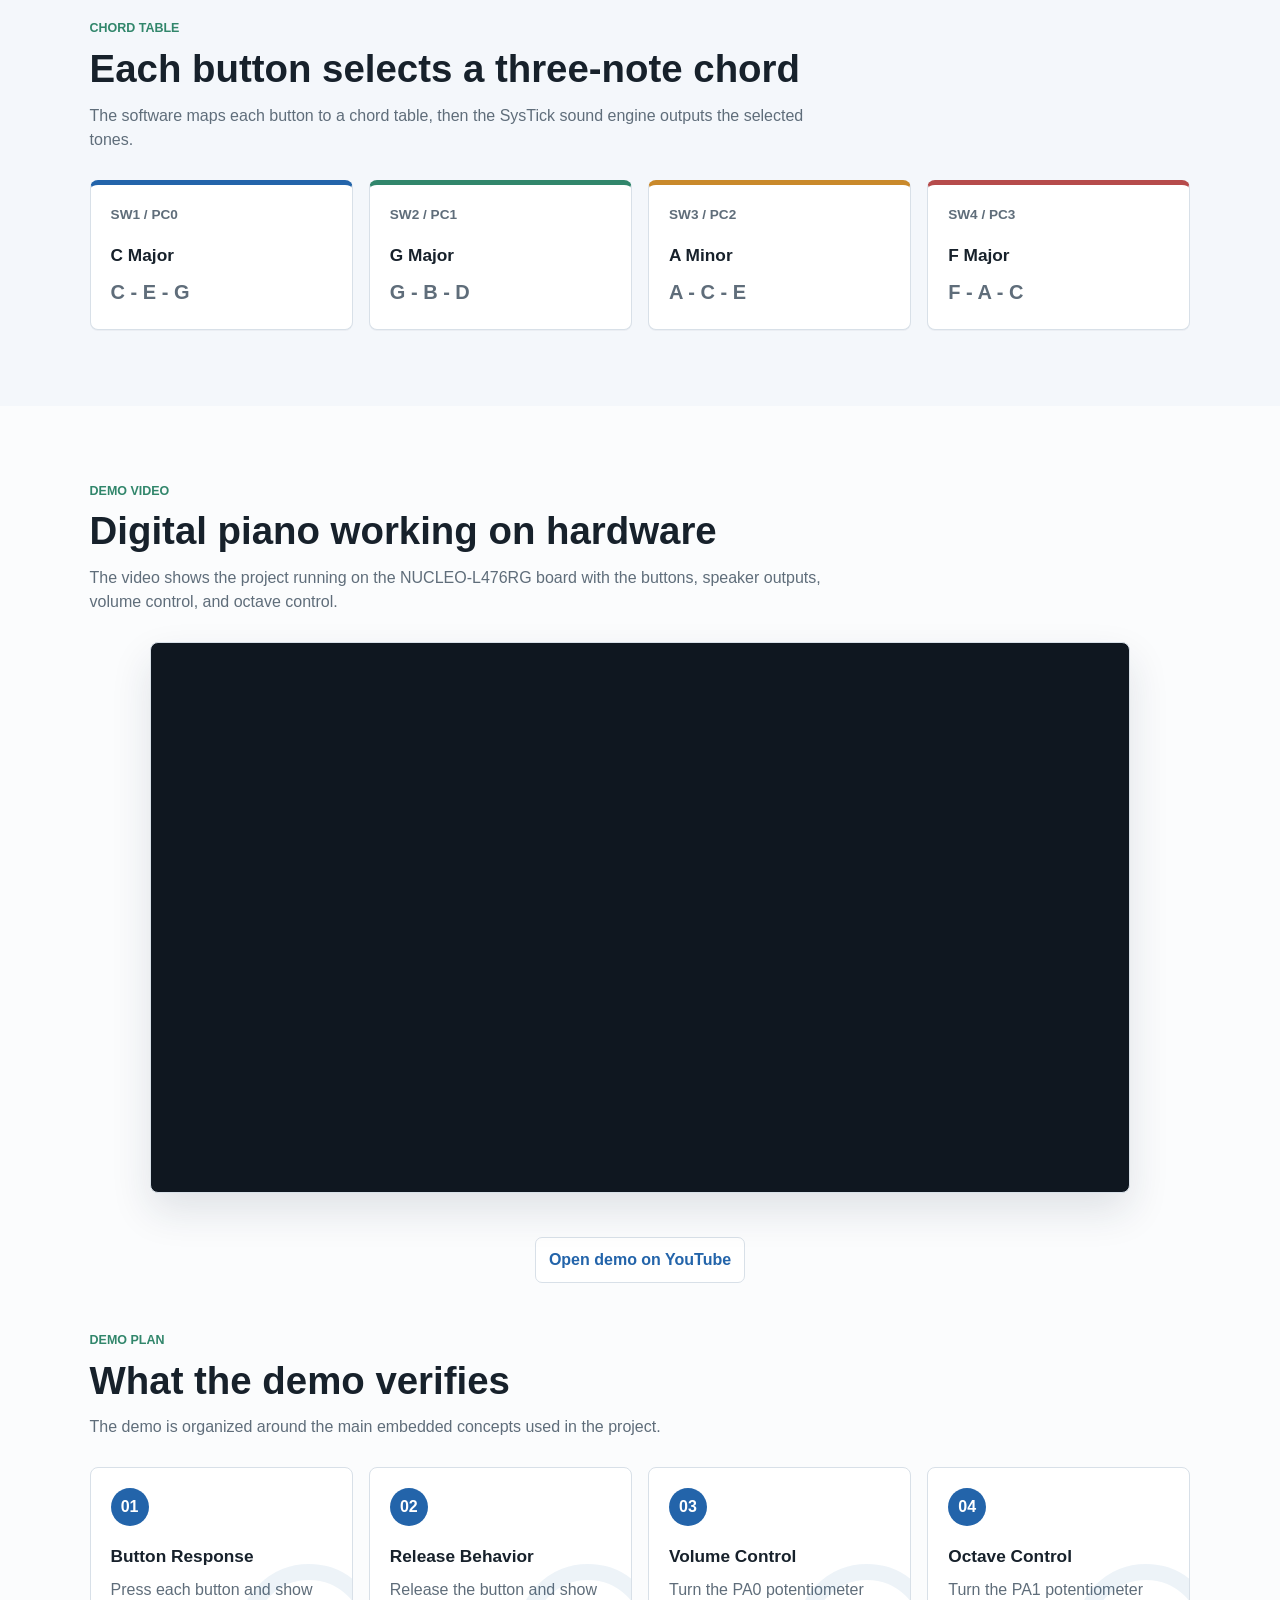
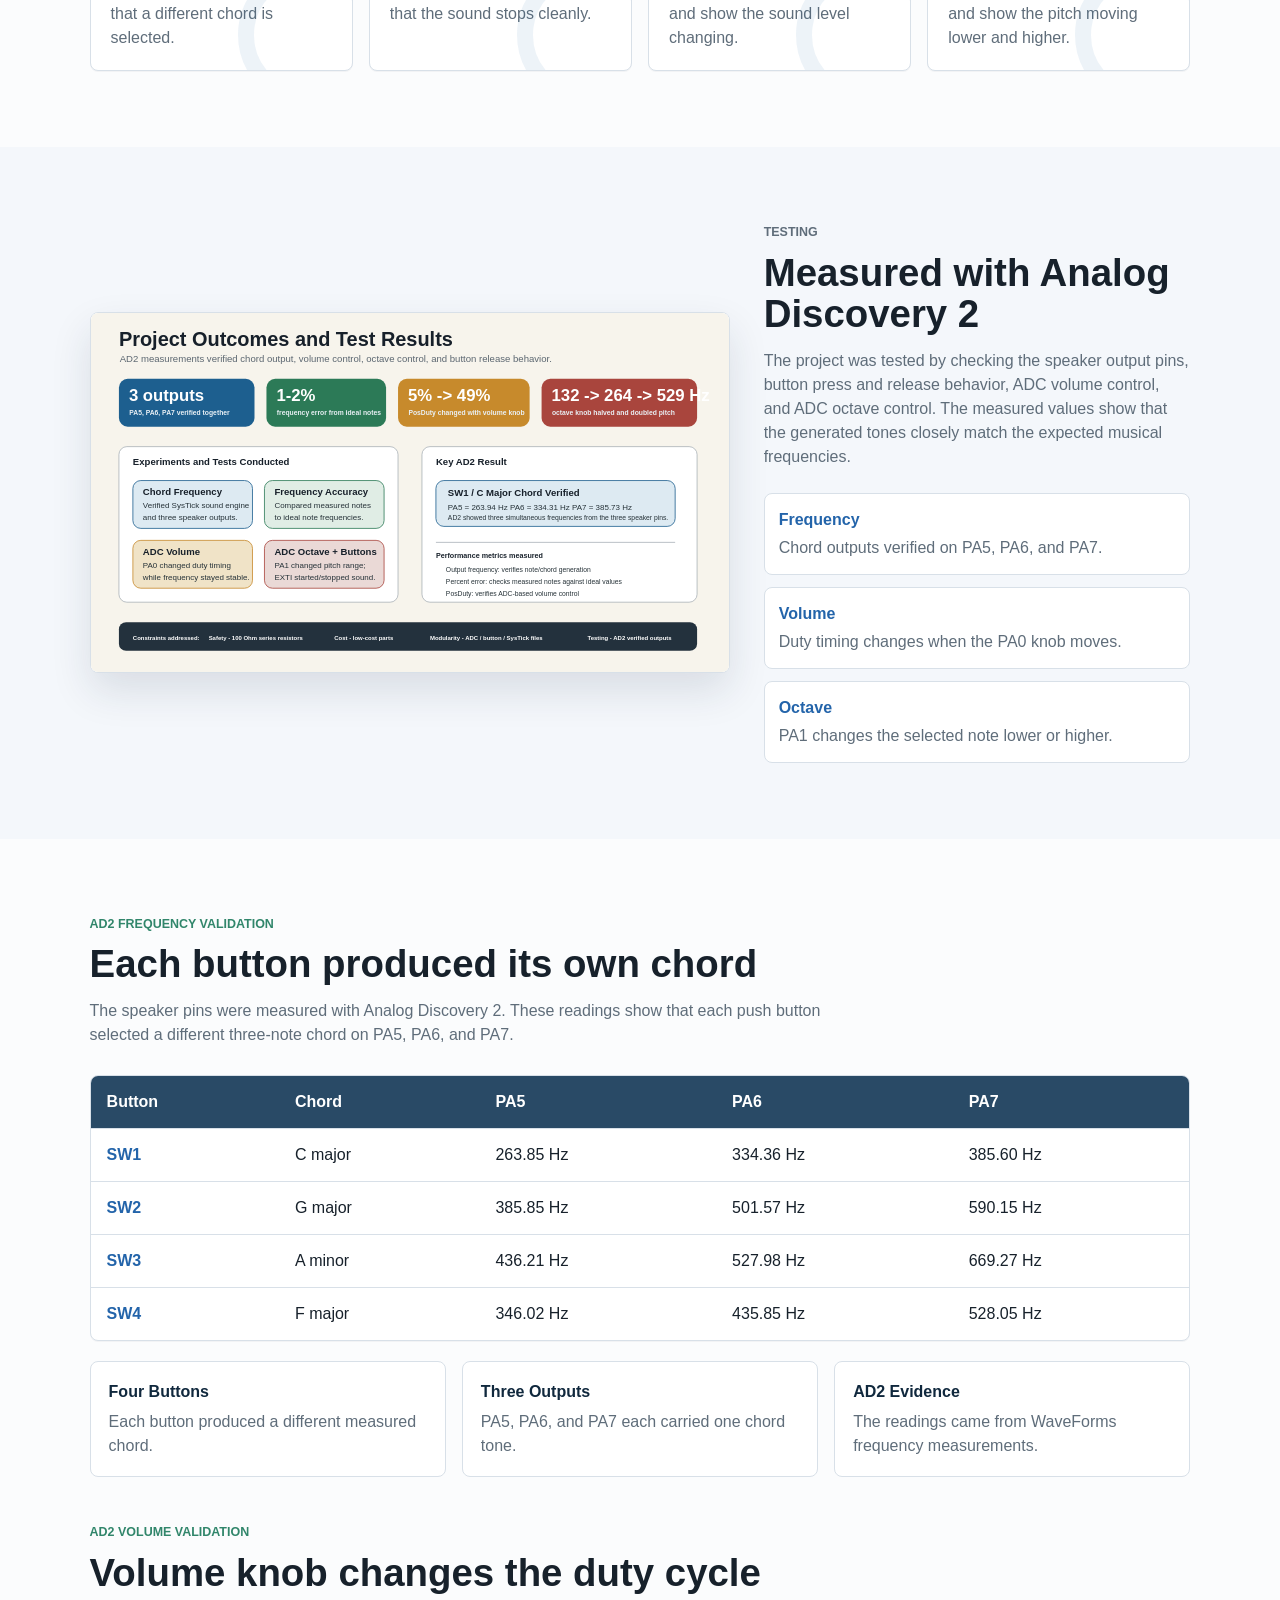
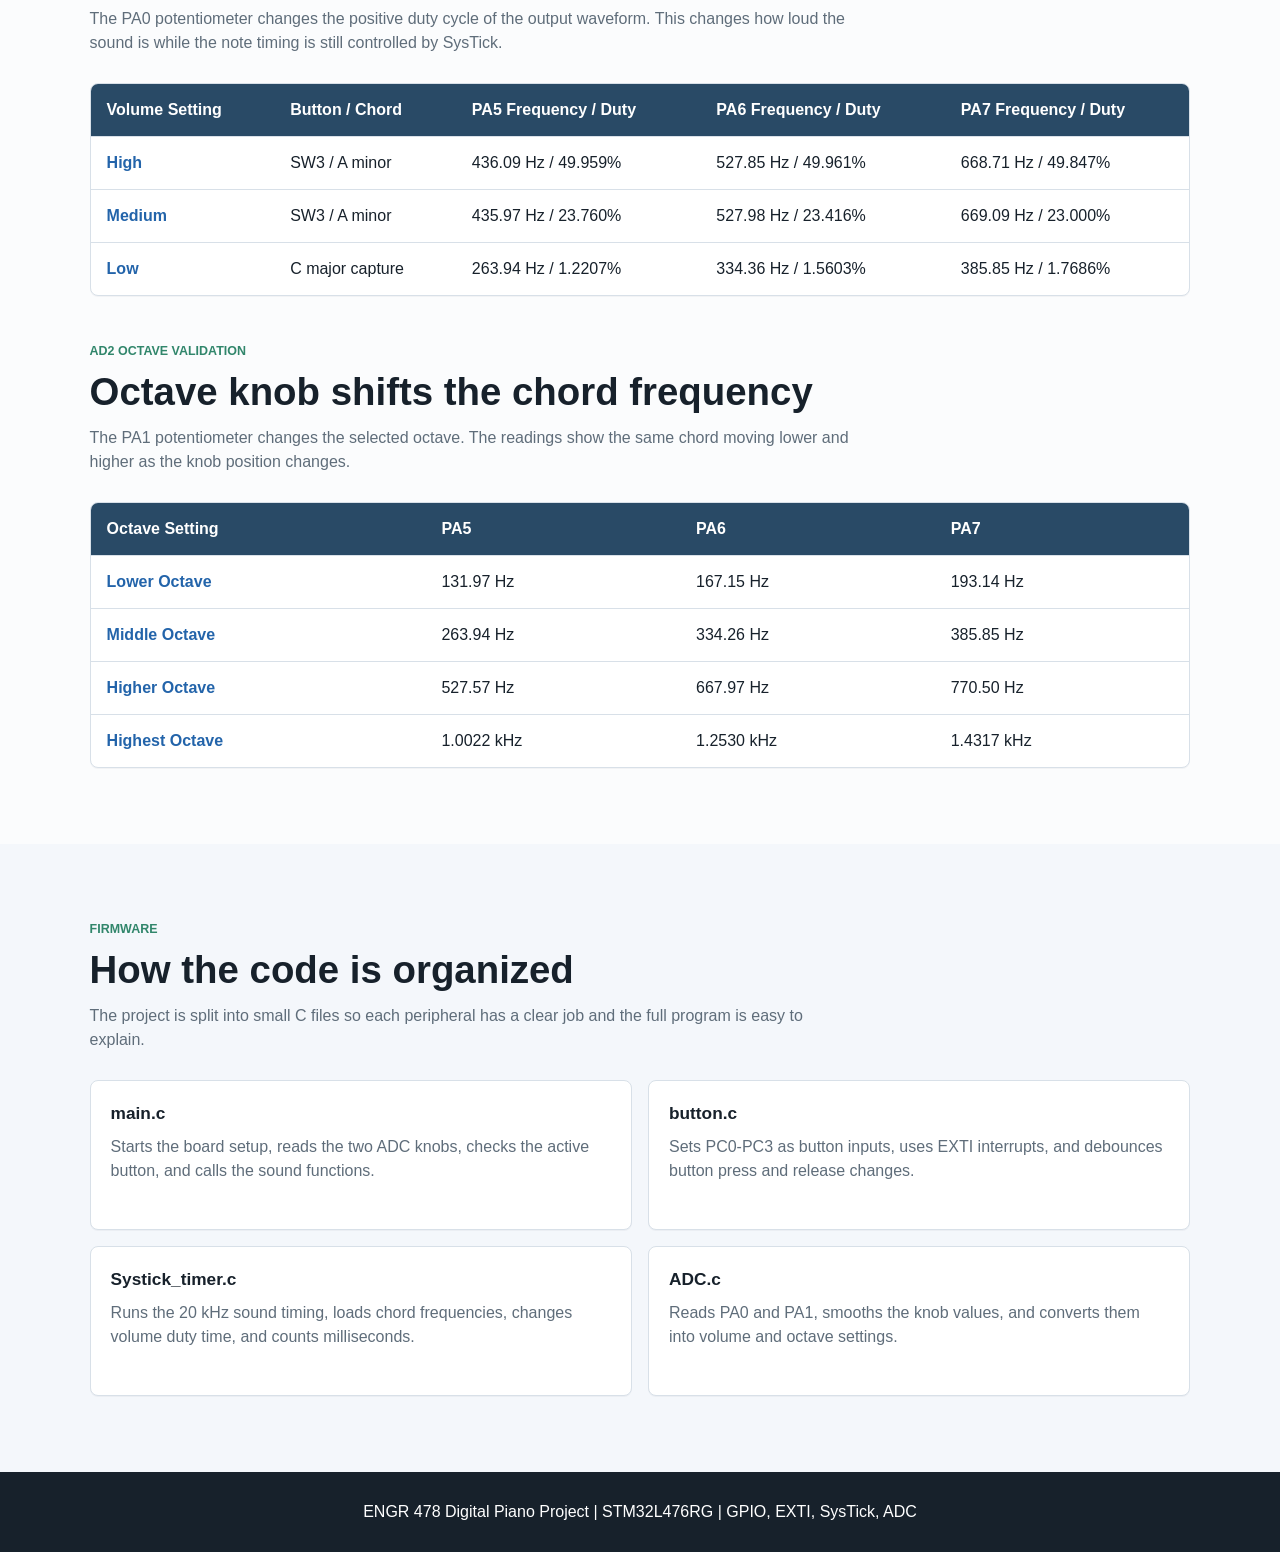
==== commit 14f28205: "update project report content on website" ====
--- a/index.html
+++ b/index.html
@@ -38,7 +38,7 @@
 					<span>EXTI</span>
 					<span>SysTick</span>
 					<span>ADC</span>
-					<span>No HAL</span>
+					<span>AD2 Tested</span>
 				</div>
 				<div class="hero-actions">
 					<a class="button primary" href="#software">View Software Flow</a>
@@ -149,12 +149,46 @@
 					<li>Main loop reads ADC values every 20 ms.</li>
 					<li>EXTI interrupt updates the active button state.</li>
 					<li>SysTick interrupt drives PA5, PA6, and PA7.</li>
-					<li>Shared variables connect the modules without using HAL.</li>
+					<li>Shared variables connect the button, ADC, and sound modules.</li>
 				</ul>
 				<a class="inline-link" href="docs/Software_Flowchart.html">View detailed flowchart</a>
 			</div>
 			<div class="image-frame">
 				<img src="assets/Software_Flowchart.svg" alt="Software flowchart for the STM32 digital piano">
+			</div>
+		</section>
+
+		<section class="section">
+			<div class="section-heading">
+				<p class="eyebrow">Design and Implementation</p>
+				<h2>How the project was put together</h2>
+				<p>
+					The design was split into small parts so the project could be built, tested, and explained one step at a time.
+					The buttons choose the chord, the ADC knobs adjust the sound, and SysTick creates the speaker waveforms.
+				</p>
+			</div>
+
+			<div class="design-grid">
+				<div class="design-card">
+					<span>01</span>
+					<h3>Input Design</h3>
+					<p>PC0-PC3 are button inputs. A released button reads HIGH and a pressed button reads LOW, so the EXTI interrupt can detect a press or release.</p>
+				</div>
+				<div class="design-card">
+					<span>02</span>
+					<h3>Control Design</h3>
+					<p>The main loop wakes up, reads the two potentiometers every 20 ms, checks the active button, and sends the selected chord to the sound code.</p>
+				</div>
+				<div class="design-card">
+					<span>03</span>
+					<h3>Sound Design</h3>
+					<p>SysTick runs at 20 kHz. Each speaker output has a counter, and the counter decides when PA5, PA6, or PA7 should change state.</p>
+				</div>
+				<div class="design-card">
+					<span>04</span>
+					<h3>Test Design</h3>
+					<p>Analog Discovery 2 was used to check frequency, positive duty cycle, octave change, and button release behavior on the real output pins.</p>
+				</div>
 			</div>
 		</section>
 
@@ -260,12 +294,11 @@
 
 		<section class="section">
 			<div class="section-heading">
-				<p class="eyebrow">AD2 Volume Readings</p>
-				<h2>Volume changes while pitch stays stable</h2>
-				<p>
-					These measurements were taken while playing the SW1 C major chord. The frequencies stay
-					nearly constant while the positive duty cycle decreases, which shows that PA0 changes
-					loudness without changing the note pitch.
+				<p class="eyebrow">AD2 Frequency Validation</p>
+				<h2>Each button produced its own chord</h2>
+				<p>
+					The speaker pins were measured with Analog Discovery 2. These readings show that each
+					push button selected a different three-note chord on PA5, PA6, and PA7.
 				</p>
 			</div>
 
@@ -273,7 +306,76 @@
 				<table>
 					<thead>
 						<tr>
+							<th>Button</th>
+							<th>Chord</th>
+							<th>PA5</th>
+							<th>PA6</th>
+							<th>PA7</th>
+						</tr>
+					</thead>
+					<tbody>
+						<tr>
+							<td>SW1</td>
+							<td>C major</td>
+							<td>263.85 Hz</td>
+							<td>334.36 Hz</td>
+							<td>385.60 Hz</td>
+						</tr>
+						<tr>
+							<td>SW2</td>
+							<td>G major</td>
+							<td>385.85 Hz</td>
+							<td>501.57 Hz</td>
+							<td>590.15 Hz</td>
+						</tr>
+						<tr>
+							<td>SW3</td>
+							<td>A minor</td>
+							<td>436.21 Hz</td>
+							<td>527.98 Hz</td>
+							<td>669.27 Hz</td>
+						</tr>
+						<tr>
+							<td>SW4</td>
+							<td>F major</td>
+							<td>346.02 Hz</td>
+							<td>435.85 Hz</td>
+							<td>528.05 Hz</td>
+						</tr>
+					</tbody>
+				</table>
+			</div>
+
+			<div class="result-summary">
+				<div>
+					<strong>Four Buttons</strong>
+					<span>Each button produced a different measured chord.</span>
+				</div>
+				<div>
+					<strong>Three Outputs</strong>
+					<span>PA5, PA6, and PA7 each carried one chord tone.</span>
+				</div>
+				<div>
+					<strong>AD2 Evidence</strong>
+					<span>The readings came from WaveForms frequency measurements.</span>
+				</div>
+			</div>
+
+			<div class="section-heading compact-heading">
+				<p class="eyebrow">AD2 Volume Validation</p>
+				<h2>Volume knob changes the duty cycle</h2>
+				<p>
+					The PA0 potentiometer changes the positive duty cycle of the output waveform. This
+					changes how loud the sound is while the note timing is still controlled by SysTick.
+				</p>
+			</div>
+
+			<div class="measurement-table">
+				<table>
+					<thead>
+						<tr>
 							<th>Volume Setting</th>
+							<th>Button / Chord</th>
 							<th>PA5 Frequency / Duty</th>
 							<th>PA6 Frequency / Duty</th>
 							<th>PA7 Frequency / Duty</th>
@@ -282,48 +384,35 @@
 					<tbody>
 						<tr>
 							<td>High</td>
-							<td>263.85 Hz / 48.582%</td>
-							<td>334.45 Hz / 48.188%</td>
-							<td>385.85 Hz / 48.006%</td>
+							<td>SW3 / A minor</td>
+							<td>436.09 Hz / 49.959%</td>
+							<td>527.85 Hz / 49.961%</td>
+							<td>668.71 Hz / 49.847%</td>
 						</tr>
 						<tr>
 							<td>Medium</td>
-							<td>263.85 Hz / 26.253%</td>
-							<td>334.36 Hz / 26.525%</td>
-							<td>385.73 Hz / 26.840%</td>
+							<td>SW3 / A minor</td>
+							<td>435.97 Hz / 23.760%</td>
+							<td>527.98 Hz / 23.416%</td>
+							<td>669.09 Hz / 23.000%</td>
 						</tr>
 						<tr>
 							<td>Low</td>
-							<td>264.03 Hz / 1.254%</td>
-							<td>334.45 Hz / 1.589%</td>
-							<td>385.73 Hz / 1.736%</td>
+							<td>C major capture</td>
+							<td>263.94 Hz / 1.2207%</td>
+							<td>334.36 Hz / 1.5603%</td>
+							<td>385.85 Hz / 1.7686%</td>
 						</tr>
 					</tbody>
 				</table>
 			</div>
 
-			<div class="result-summary">
-				<div>
-					<strong>C Major Verified</strong>
-					<span>PA5, PA6, and PA7 measured C, E, and G chord tones.</span>
-				</div>
-				<div>
-					<strong>Pitch Stable</strong>
-					<span>The frequency values stayed almost unchanged as the volume knob moved.</span>
-				</div>
-				<div>
-					<strong>Volume Verified</strong>
-					<span>Duty cycle changed from about 48% to about 1%, showing visible loudness control.</span>
-				</div>
-			</div>
-
 			<div class="section-heading compact-heading">
-				<p class="eyebrow">AD2 Octave Readings</p>
+				<p class="eyebrow">AD2 Octave Validation</p>
 				<h2>Octave knob shifts the chord frequency</h2>
 				<p>
-					These measurements show the PA1 octave potentiometer moving the same SW1 C major chord
-					down, back to normal, and up. Each octave step approximately doubles or halves the
-					frequency.
+					The PA1 potentiometer changes the selected octave. The readings show the same chord
+					moving lower and higher as the knob position changes.
 				</p>
 			</div>
 
@@ -340,21 +429,27 @@
 					<tbody>
 						<tr>
 							<td>Lower Octave</td>
-							<td>132.06 Hz</td>
-							<td>167.29 Hz</td>
-							<td>193.05 Hz</td>
+							<td>131.97 Hz</td>
+							<td>167.15 Hz</td>
+							<td>193.14 Hz</td>
 						</tr>
 						<tr>
 							<td>Middle Octave</td>
-							<td>264.29 Hz</td>
-							<td>334.54 Hz</td>
-							<td>386.10 Hz</td>
+							<td>263.94 Hz</td>
+							<td>334.26 Hz</td>
+							<td>385.85 Hz</td>
 						</tr>
 						<tr>
 							<td>Higher Octave</td>
-							<td>528.54 Hz</td>
-							<td>669.27 Hz</td>
-							<td>772.63 Hz</td>
+							<td>527.57 Hz</td>
+							<td>667.97 Hz</td>
+							<td>770.50 Hz</td>
+						</tr>
+						<tr>
+							<td>Highest Octave</td>
+							<td>1.0022 kHz</td>
+							<td>1.2530 kHz</td>
+							<td>1.4317 kHz</td>
 						</tr>
 					</tbody>
 				</table>
--- a/site.css
+++ b/site.css
@@ -364,7 +364,8 @@
 
 .hardware-grid,
 .chord-grid,
-.module-grid {
+.module-grid,
+.design-grid {
 	display: grid;
 	grid-template-columns: repeat(4, minmax(0, 1fr));
 	gap: 16px;
@@ -373,7 +374,8 @@
 .hardware-card,
 .chord-card,
 .module-card,
-.demo-card {
+.demo-card,
+.design-card {
 	min-height: 150px;
 	padding: 20px;
 	border: 1px solid var(--line);
@@ -384,9 +386,40 @@
 
 .hardware-card p,
 .module-card p,
-.demo-card p {
+.demo-card p,
+.design-card p {
 	margin-bottom: 0;
 	color: var(--muted);
+}
+
+.design-card {
+	border-top: 5px solid var(--green);
+}
+
+.design-card:nth-child(2) {
+	border-top-color: var(--blue);
+}
+
+.design-card:nth-child(3) {
+	border-top-color: var(--gold);
+}
+
+.design-card:nth-child(4) {
+	border-top-color: var(--red);
+}
+
+.design-card span {
+	display: inline-flex;
+	align-items: center;
+	justify-content: center;
+	width: 34px;
+	height: 34px;
+	margin-bottom: 16px;
+	border-radius: 50%;
+	color: #ffffff;
+	background: var(--navy);
+	font-size: 0.9rem;
+	font-weight: 700;
 }
 
 .pin-table {
@@ -666,7 +699,8 @@
 	.hardware-grid,
 	.chord-grid,
 	.demo-grid,
-	.result-summary {
+	.result-summary,
+	.design-grid {
 		grid-template-columns: repeat(2, minmax(0, 1fr));
 	}
 
@@ -712,6 +746,7 @@
 	.module-grid,
 	.demo-grid,
 	.result-summary,
+	.design-grid,
 	.summary-strip {
 		grid-template-columns: 1fr;
 	}
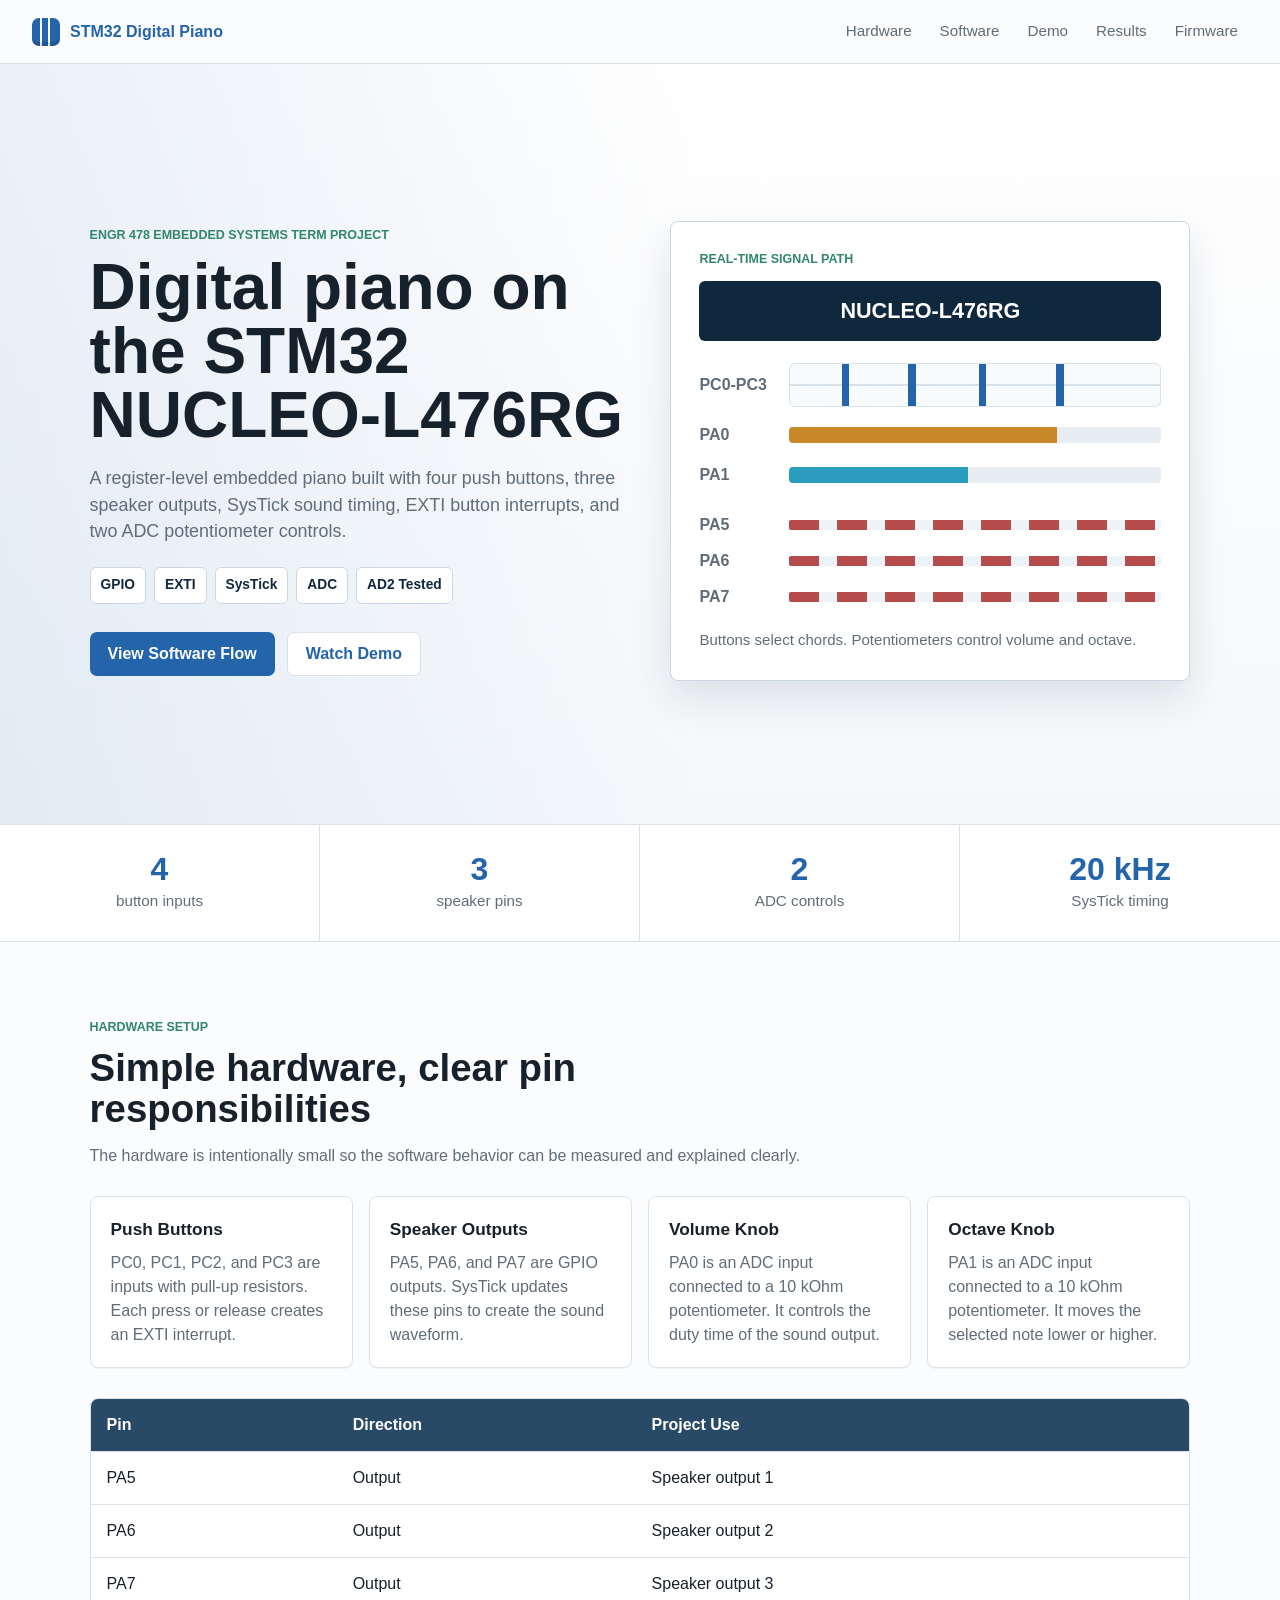
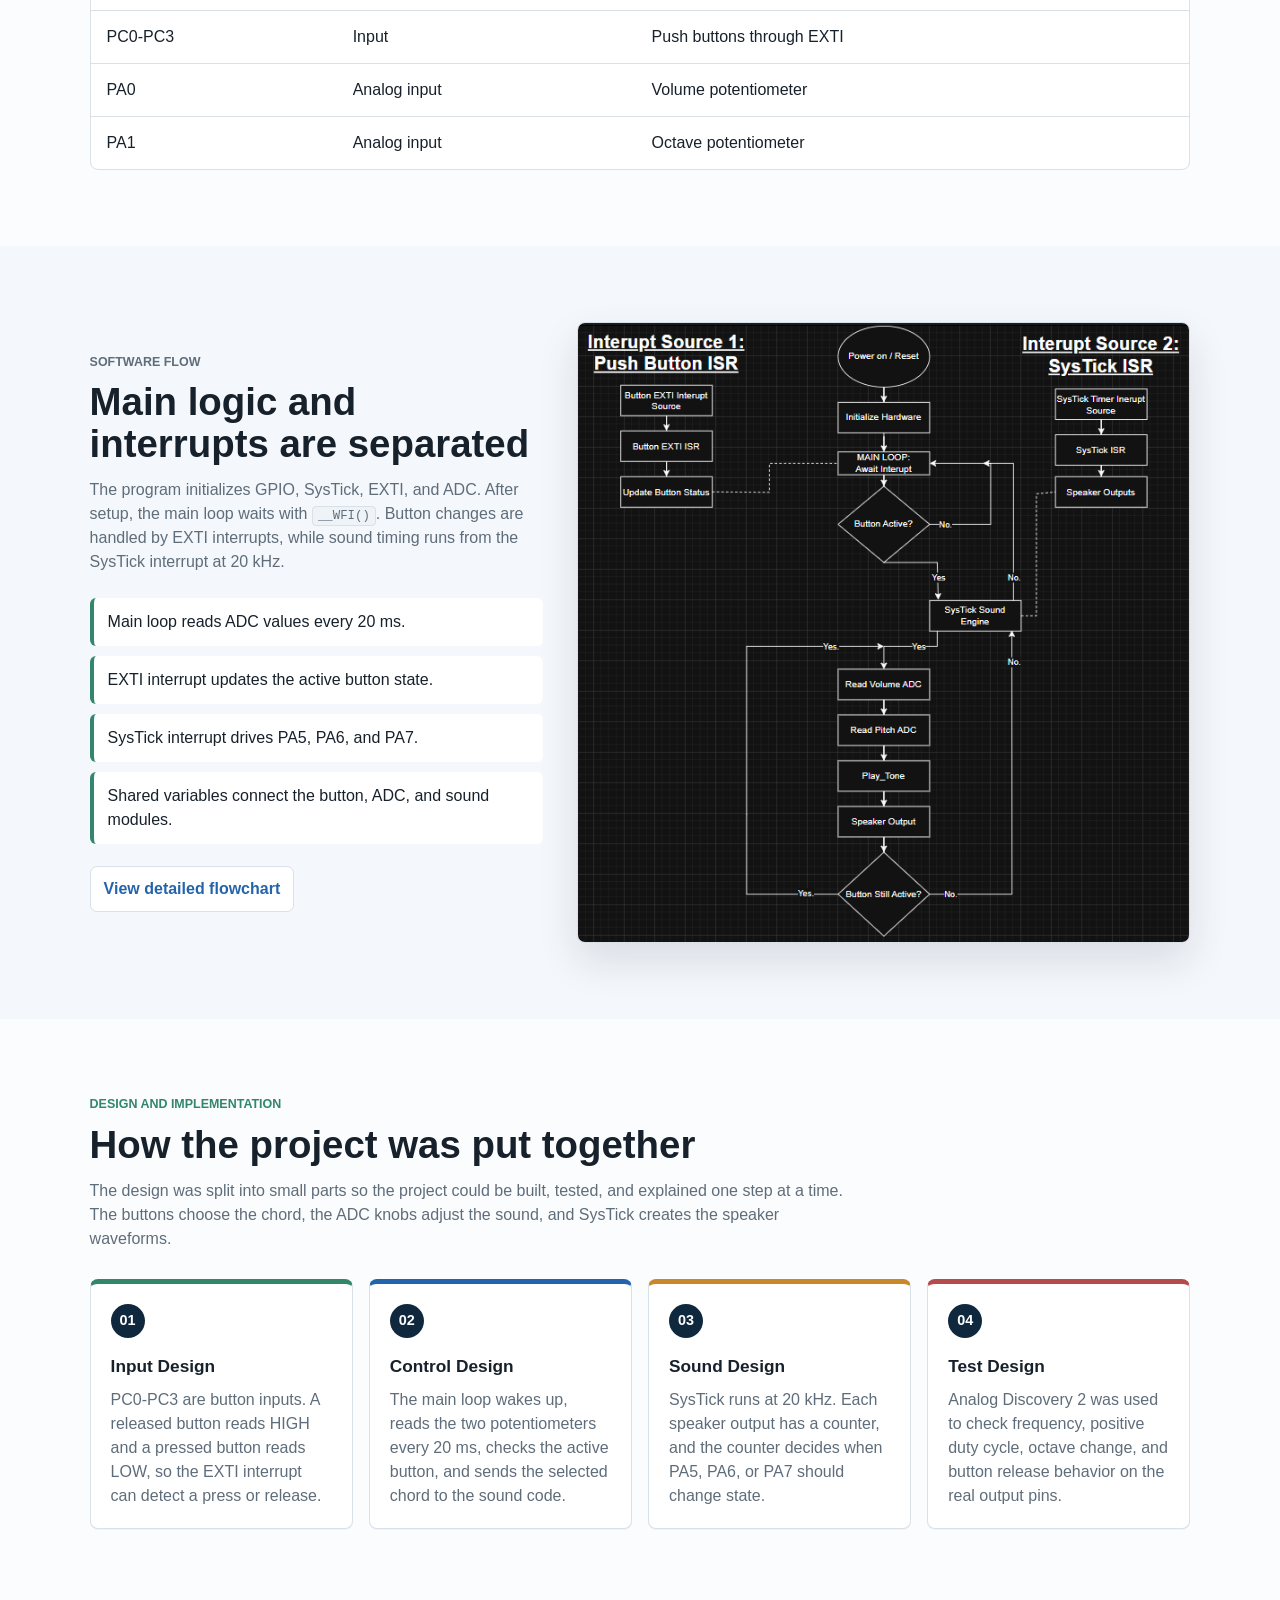
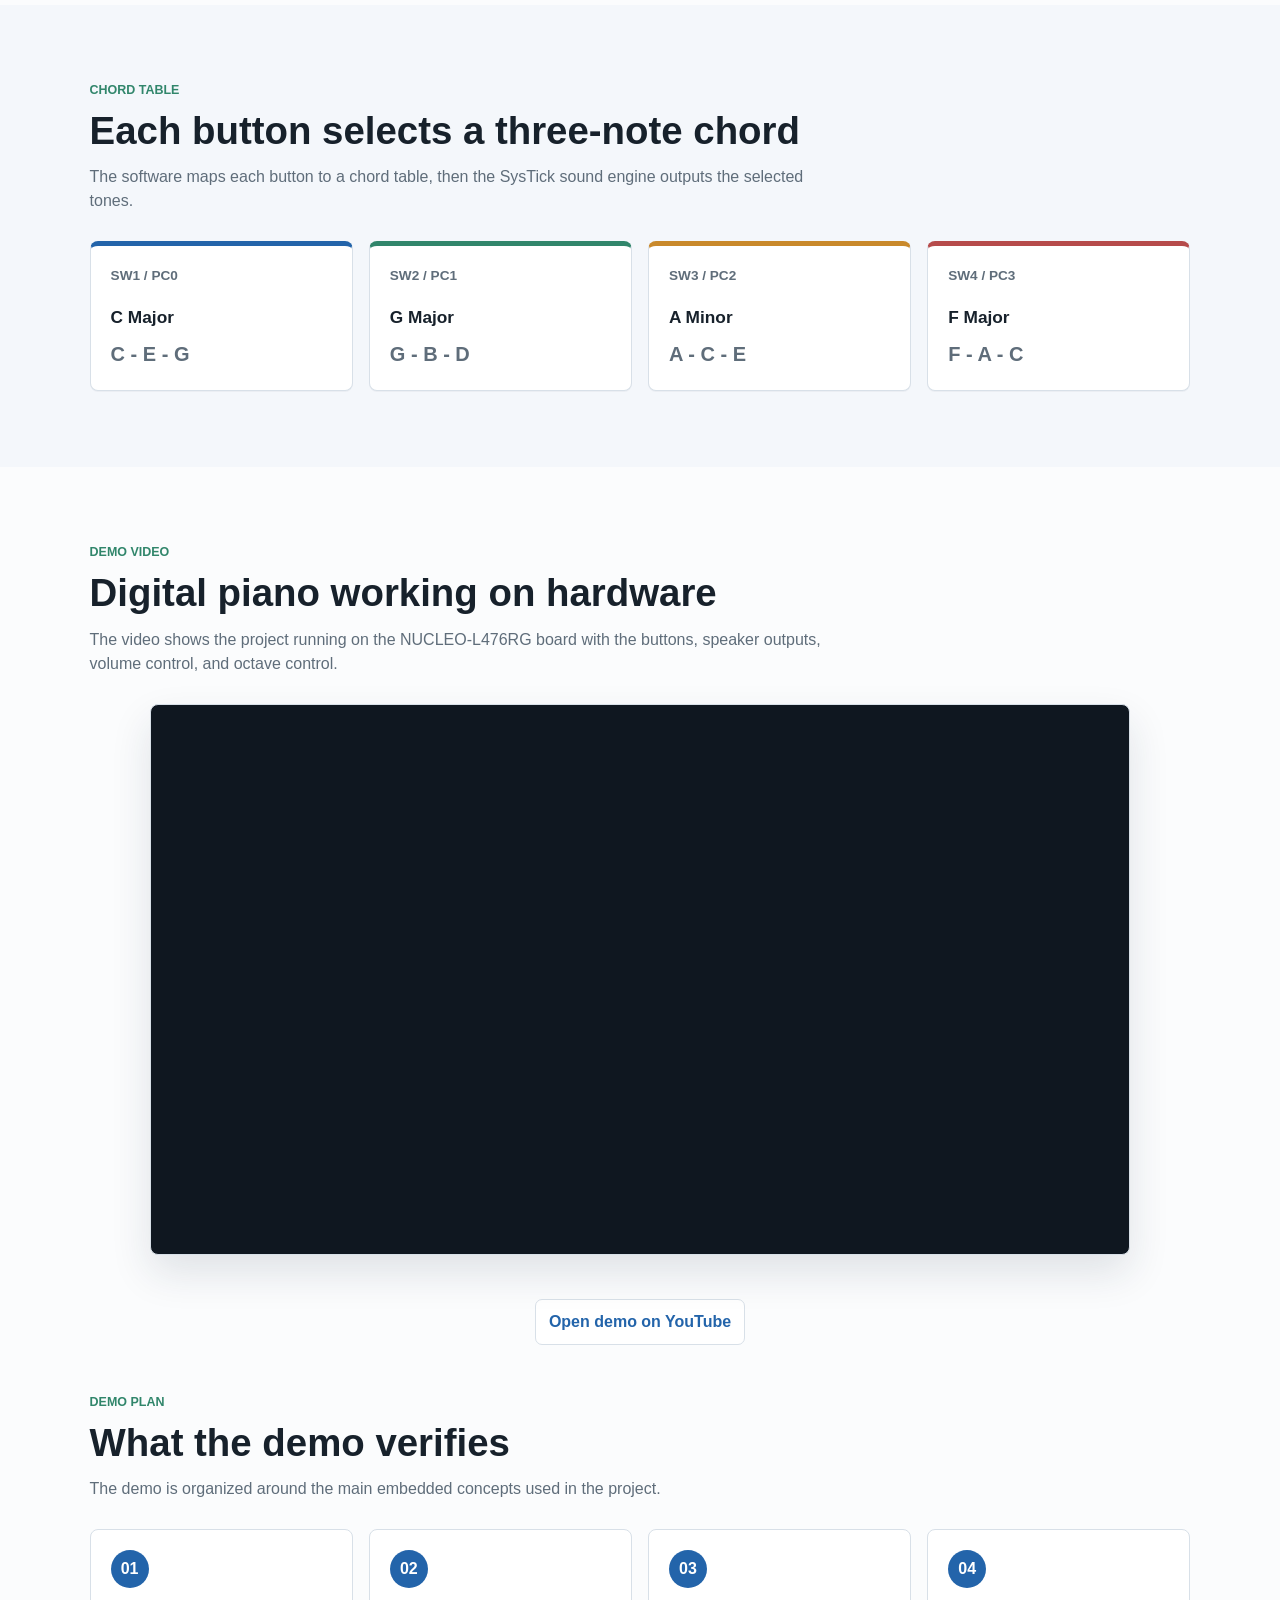
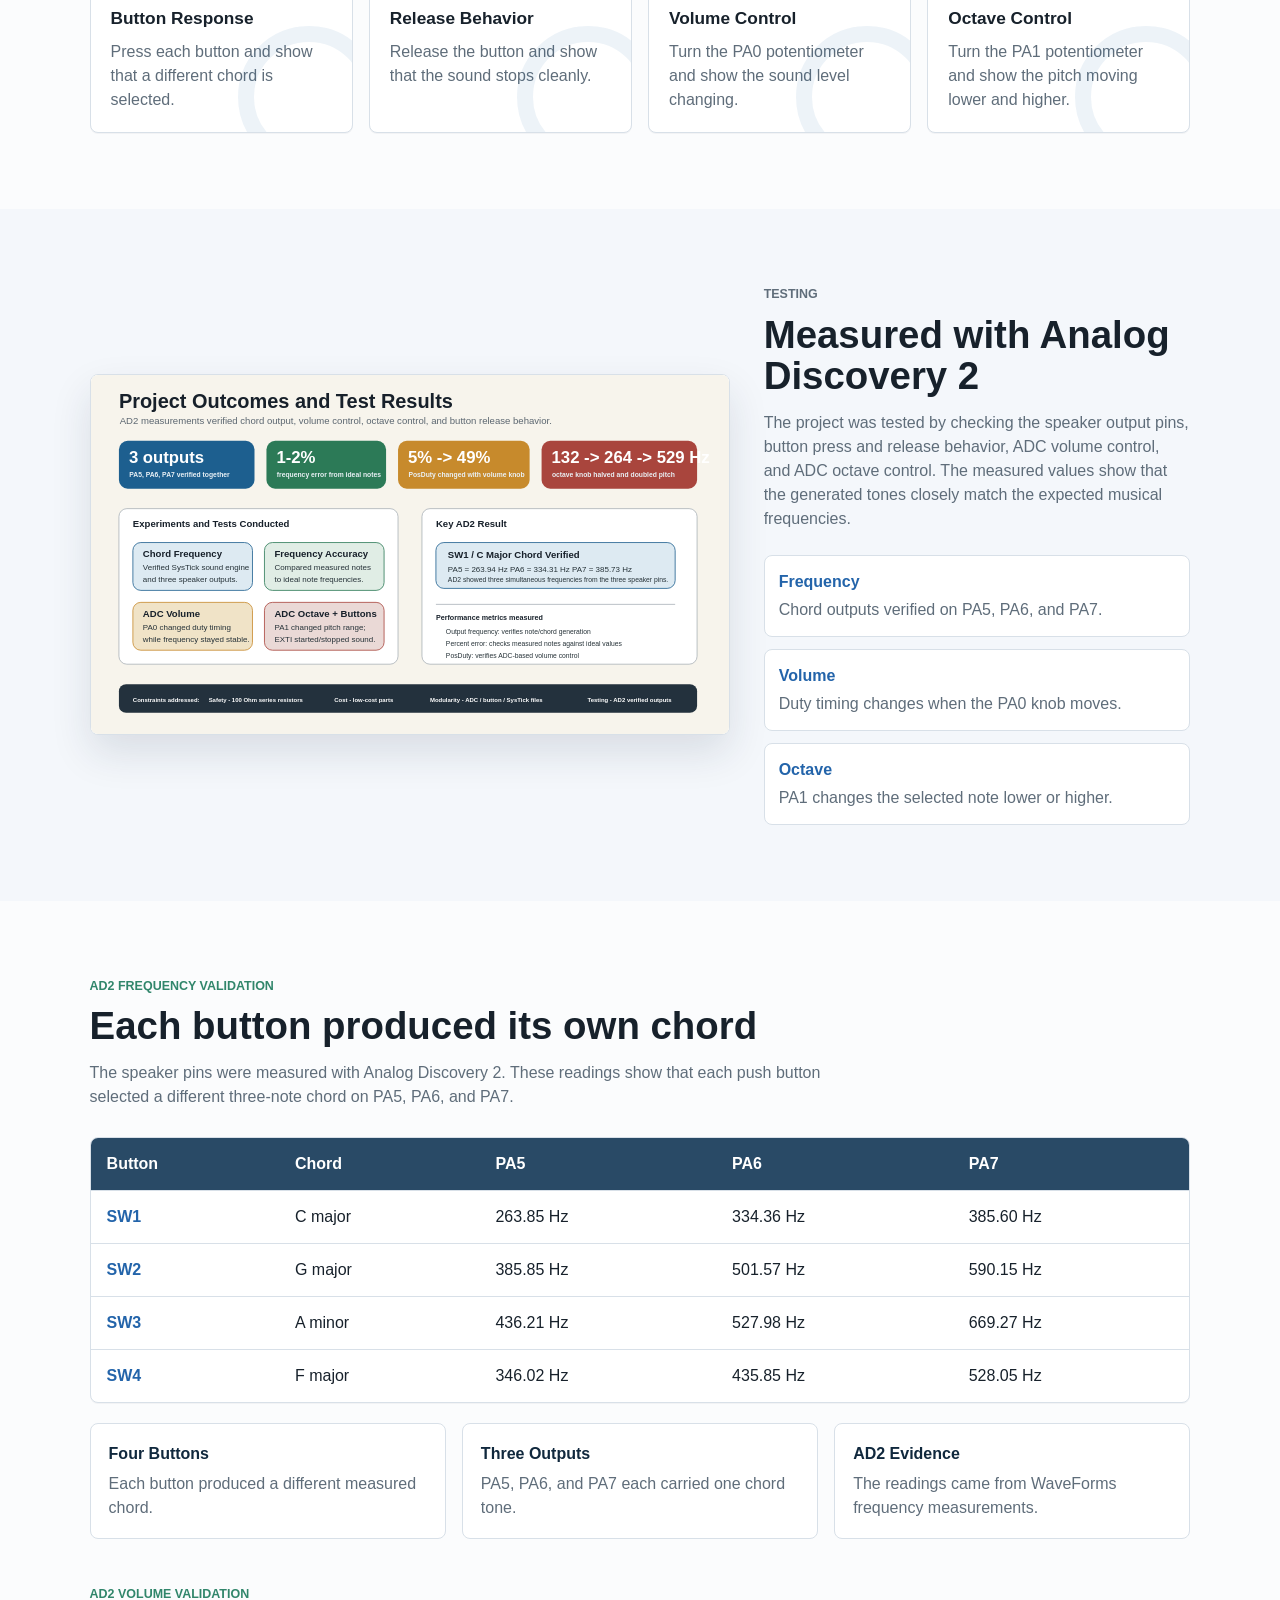
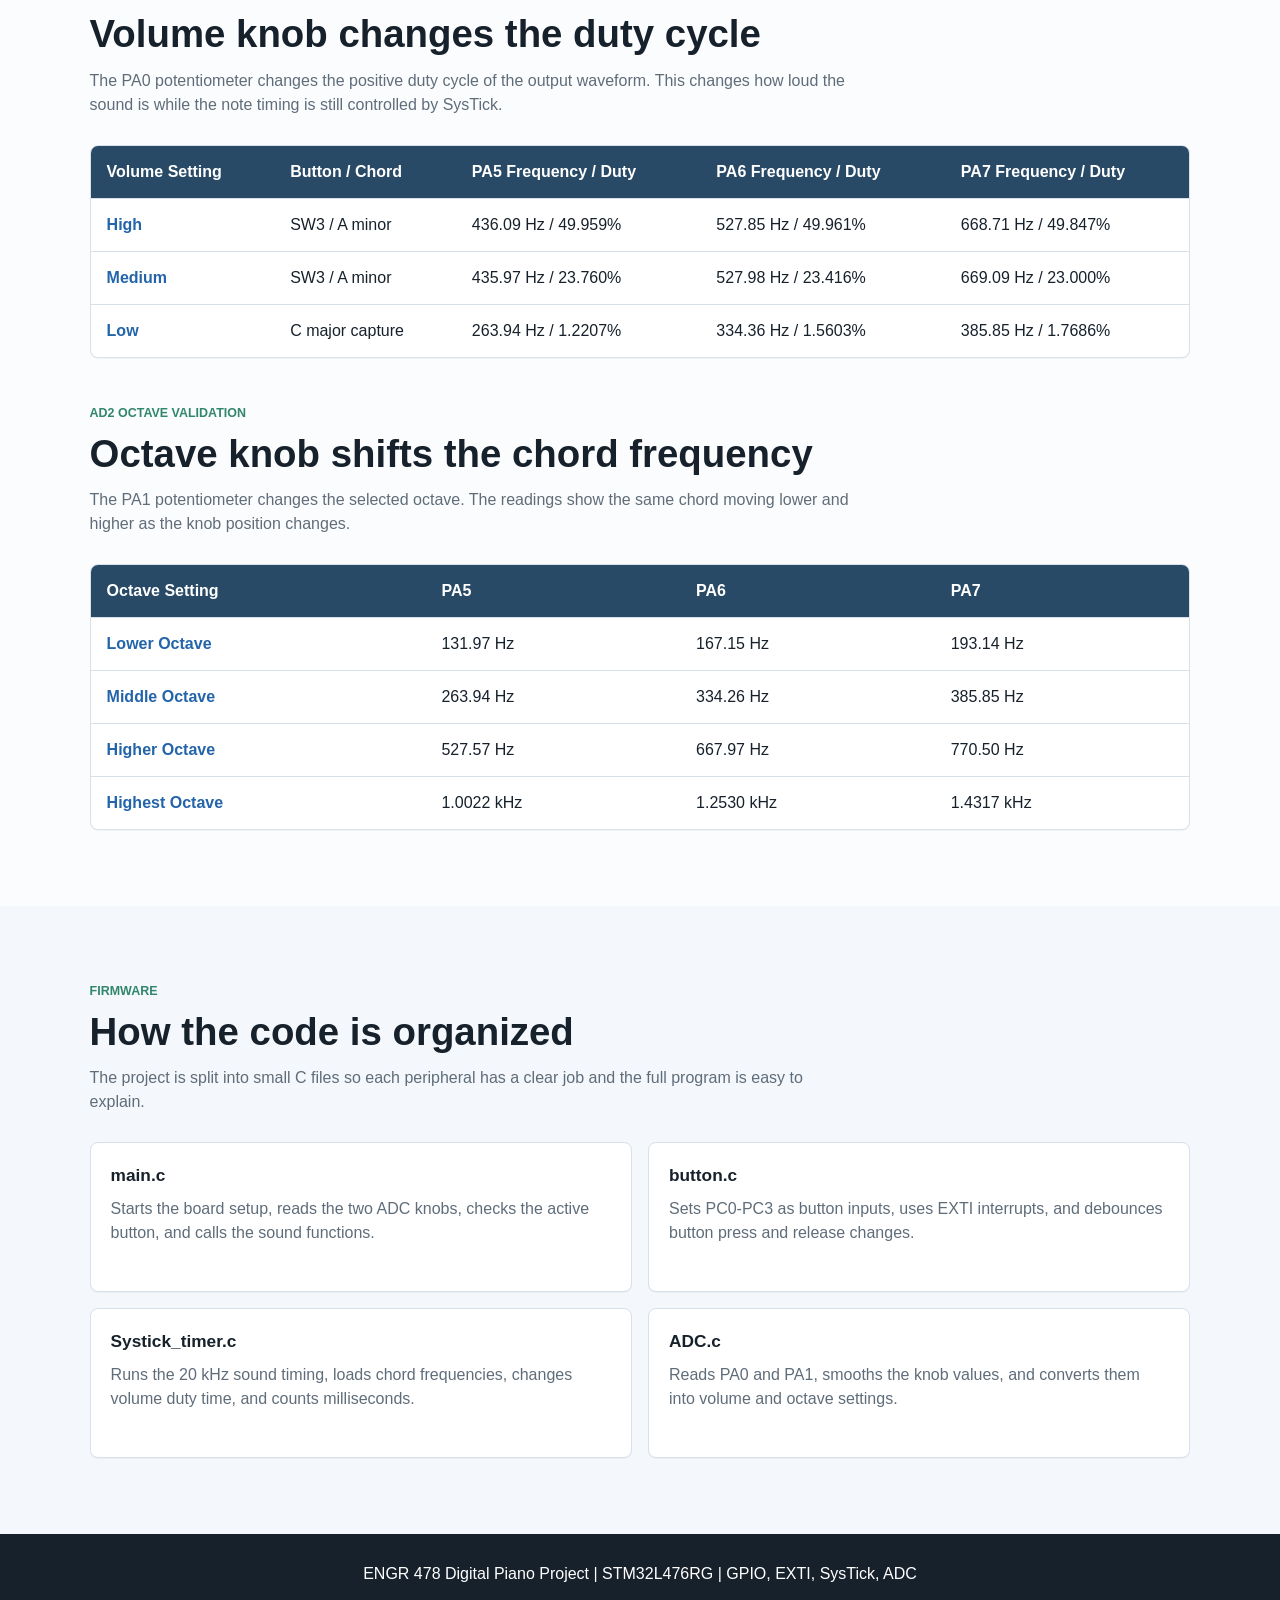
==== commit 9ed5da83: "swap website flowchart" ====
--- a/index.html
+++ b/index.html
@@ -154,7 +154,7 @@
 				<a class="inline-link" href="docs/Software_Flowchart.html">View detailed flowchart</a>
 			</div>
 			<div class="image-frame">
-				<img src="assets/Software_Flowchart.svg" alt="Software flowchart for the STM32 digital piano">
+				<img src="assets/Software_Flowchart_Interrupts.png" alt="Software flowchart for the STM32 digital piano">
 			</div>
 		</section>
 
